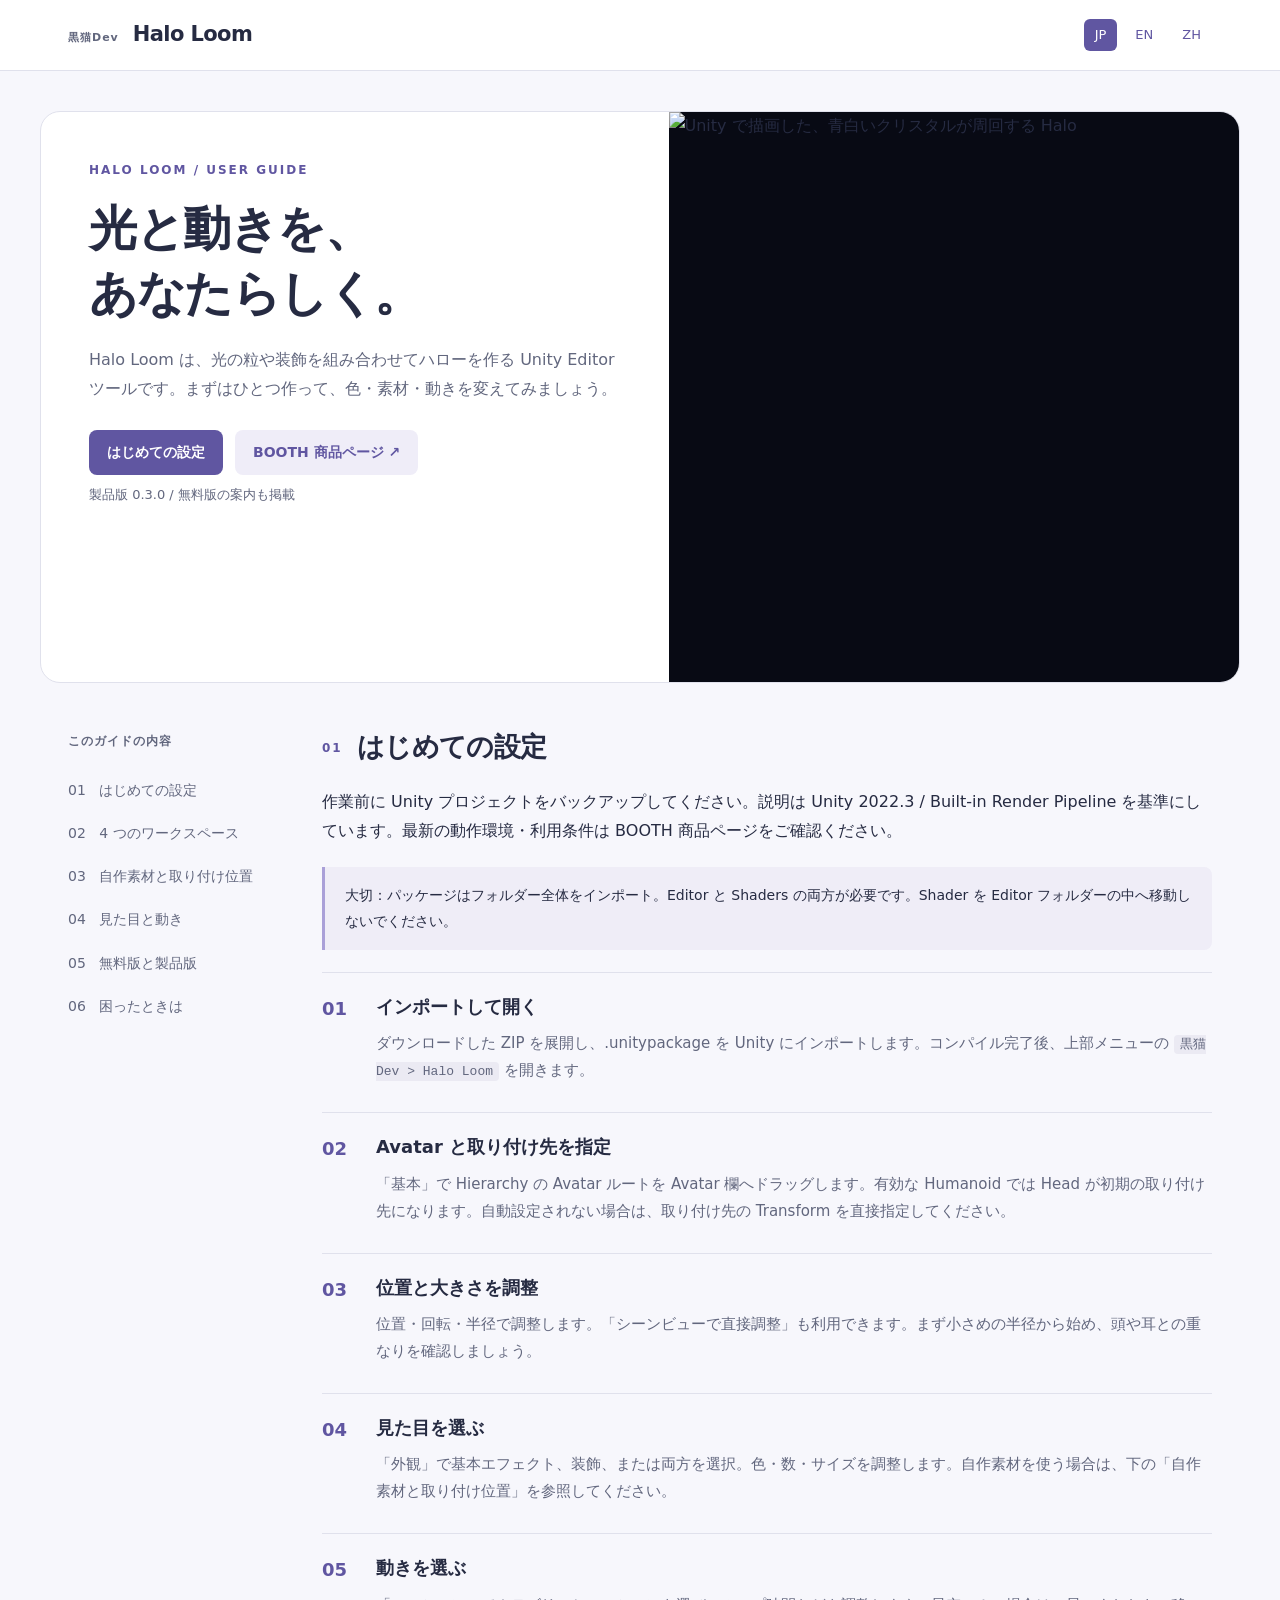
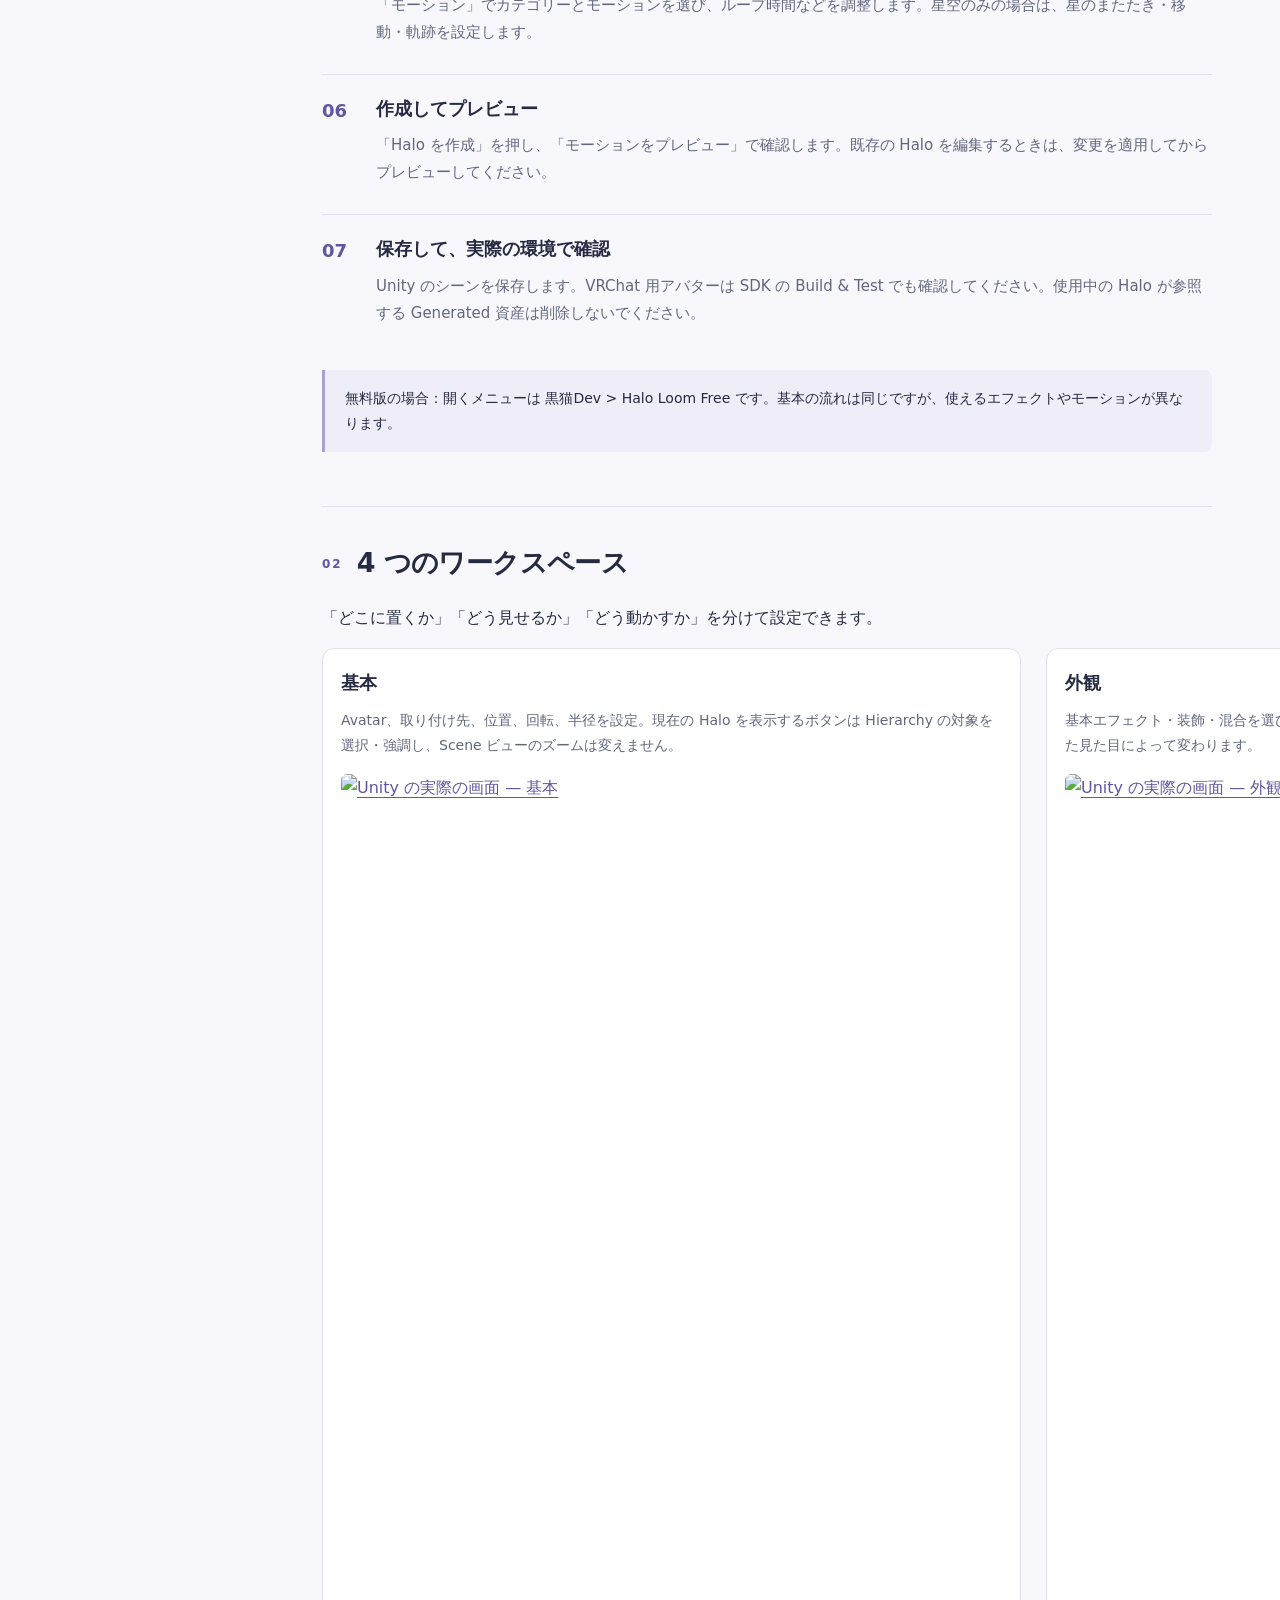
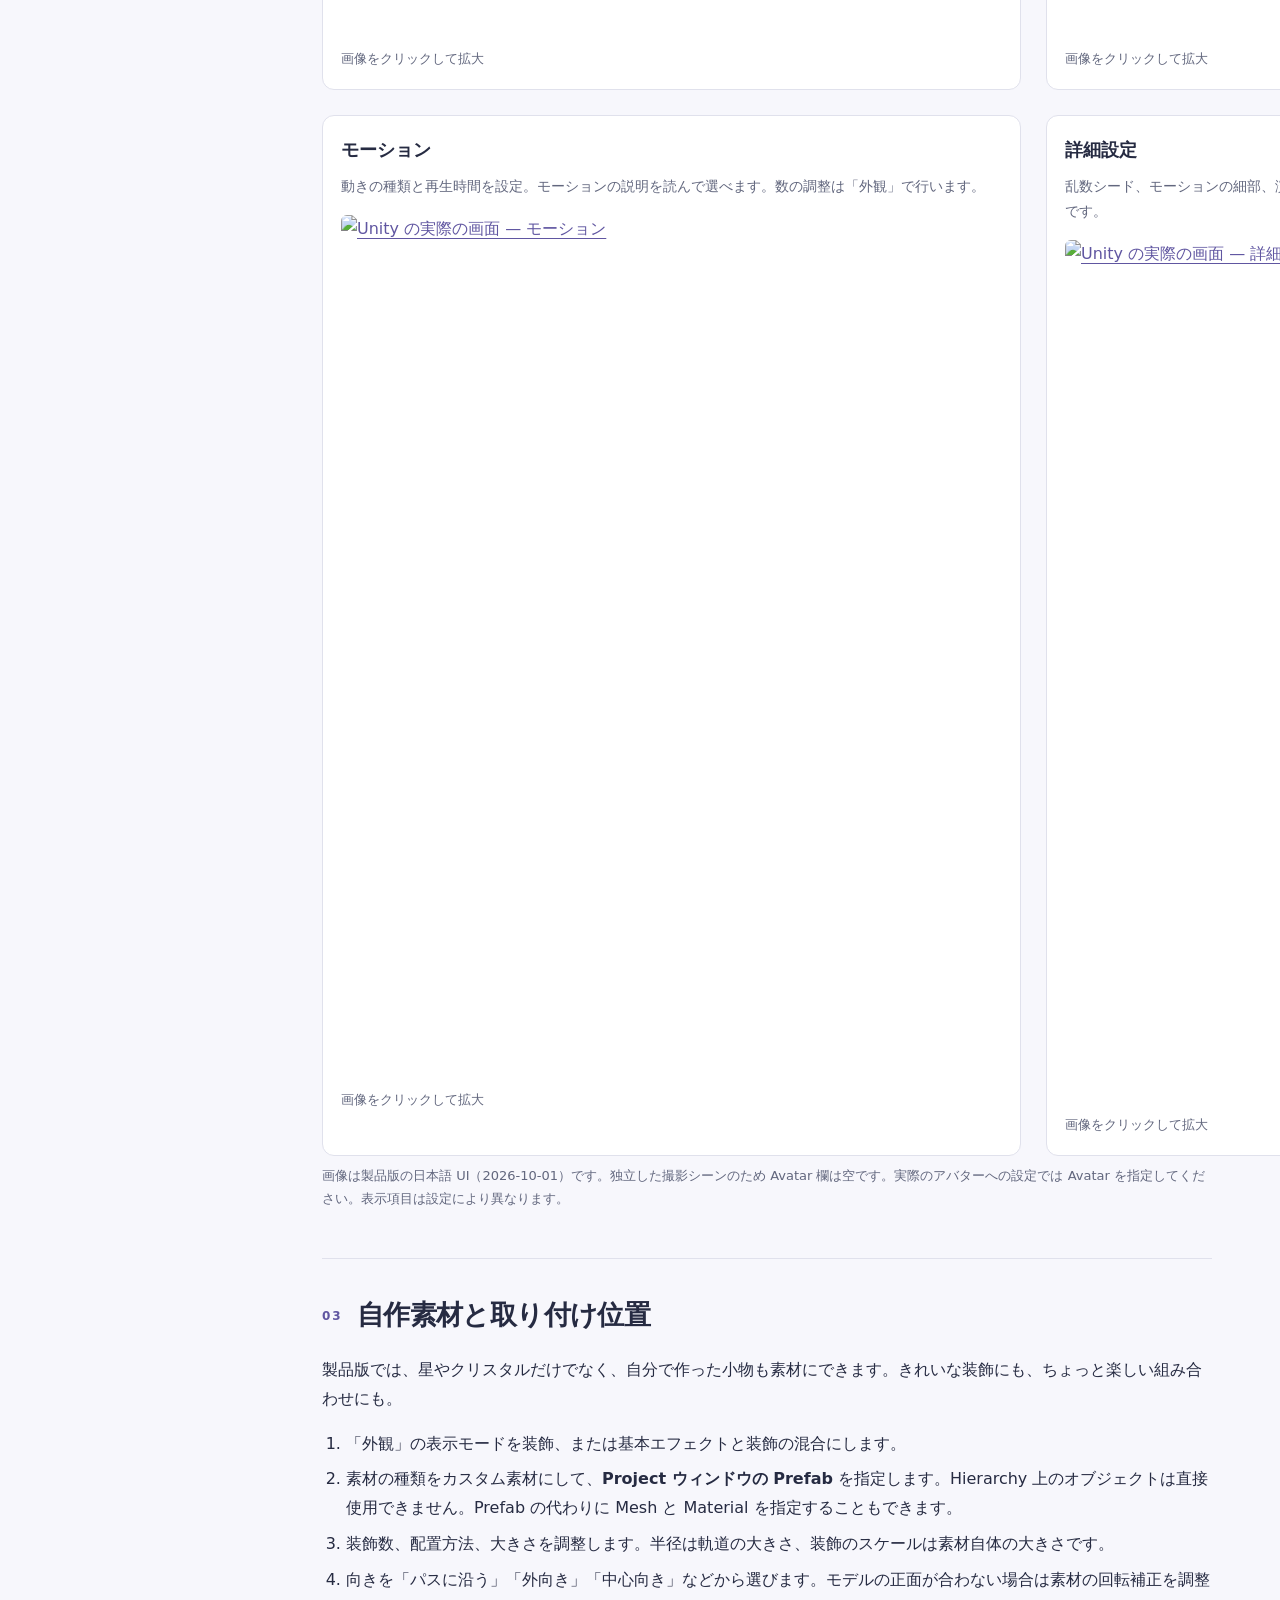
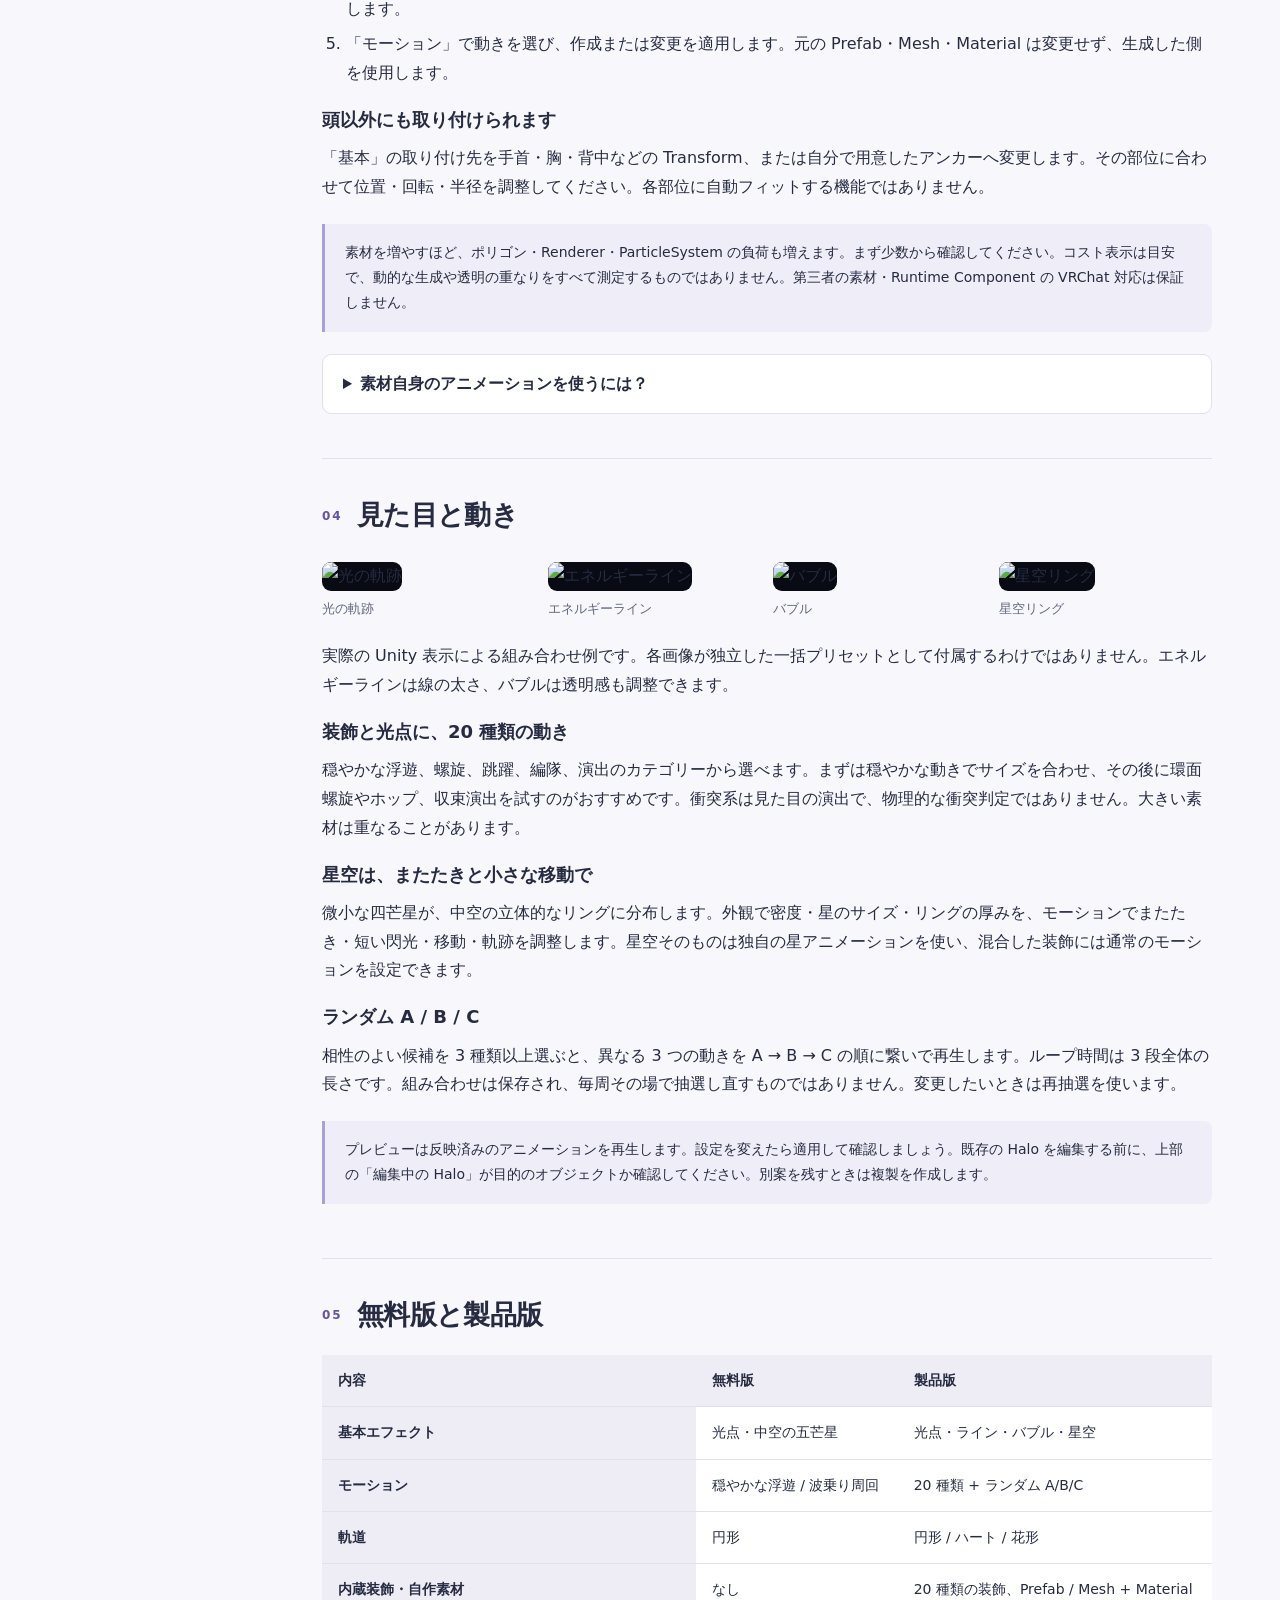
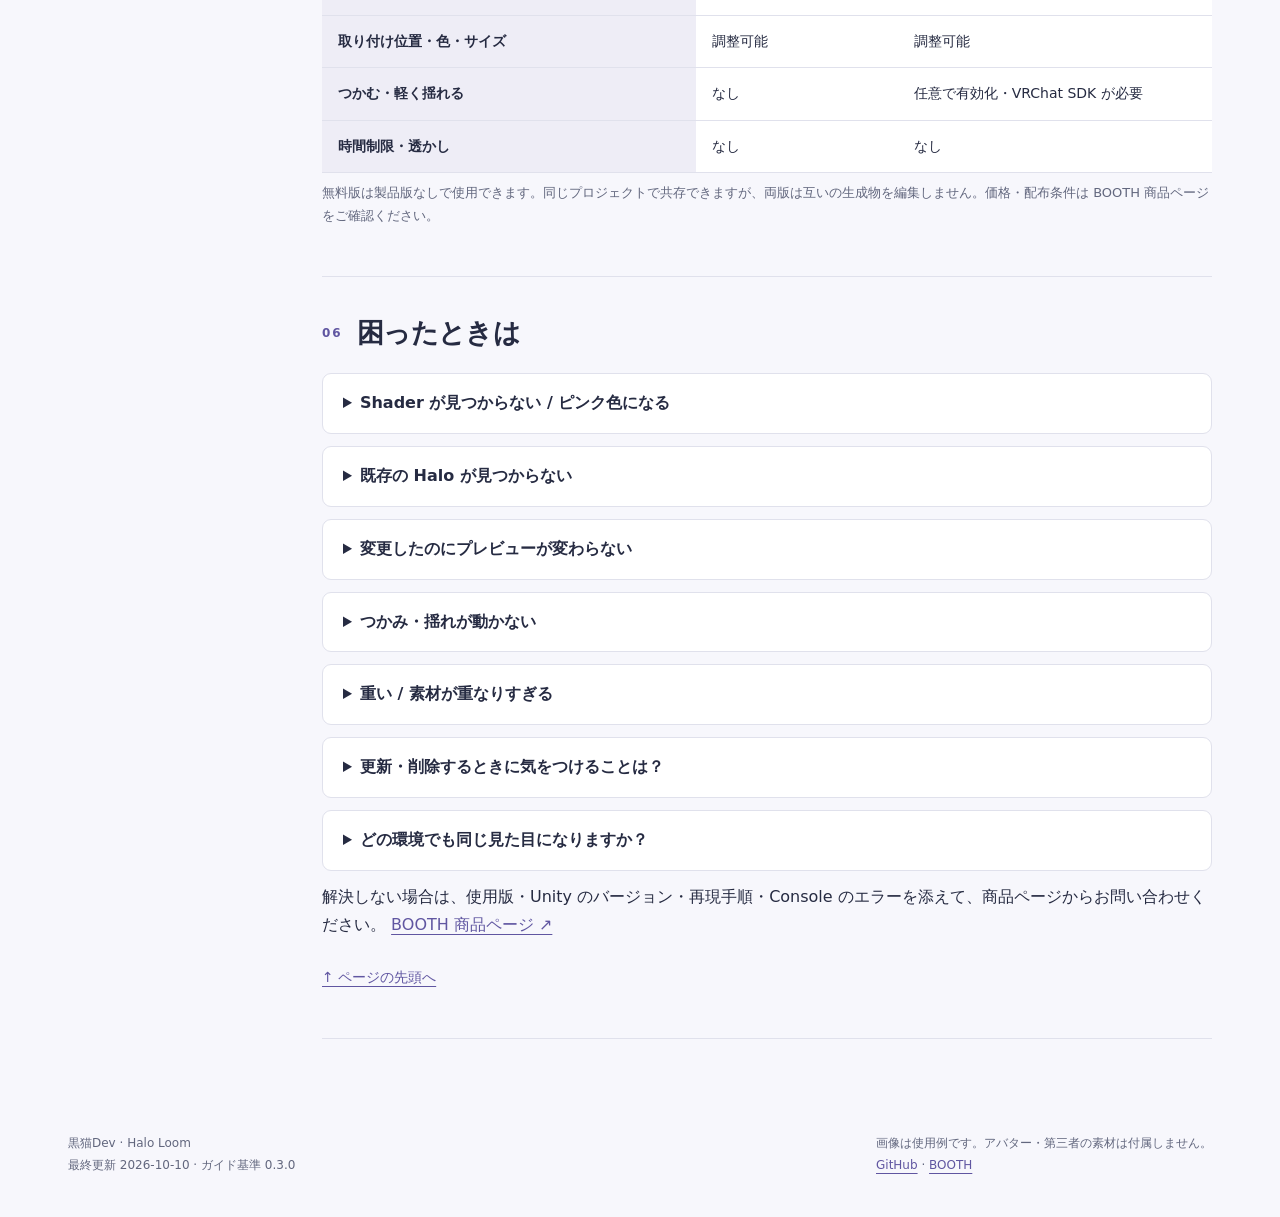
==== index.html @ aea0be54 "Add illustrated JP EN ZH user guide for GitHub Pages" ====
<!doctype html>
<html lang="ja"><head><meta charset="utf-8"><meta name="viewport" content="width=device-width,initial-scale=1"><title>Halo Loom — 使い方ガイド</title><meta name="description" content="Halo Loom は、光の粒や装飾を組み合わせてハローを作る Unity Editor ツールです。まずはひとつ作って、色・素材・動きを変えてみましょう。"><meta name="theme-color" content="#6056a1"><link rel="stylesheet" href="site.css"><link rel="icon" href="favicon.svg" type="image/svg+xml"><link rel="alternate" hreflang="ja" href="index.html"><link rel="alternate" hreflang="en" href="en.html"><link rel="alternate" hreflang="zh-Hant" href="zh.html"></head>
<body id="top"><a class="skip" href="#main">本文へ移動</a><header><div class="top"><a class="brand" href="index.html"><small>黒猫Dev</small>Halo Loom</a><nav class="languages" aria-label="Language"><a href="index.html" lang="ja" aria-current="page">JP</a><a href="en.html" lang="en">EN</a><a href="zh.html" lang="zh-Hant">ZH</a></nav></div></header>
<div class="hero"><div class="hero-copy"><div class="eyebrow">HALO LOOM / USER GUIDE</div><h1>光と動きを、<br>あなたらしく。</h1><p>Halo Loom は、光の粒や装飾を組み合わせてハローを作る Unity Editor ツールです。まずはひとつ作って、色・素材・動きを変えてみましょう。</p><div class="buttons"><a class="button" href="#start">はじめての設定</a><a class="button secondary" href="https://kuronekodev.booth.pm/items/8914197">BOOTH 商品ページ ↗</a></div><p class="muted">製品版 0.3.0 / 無料版の案内も掲載</p></div><img src="assets/05-crystals.png" alt="Unity で描画した、青白いクリスタルが周回する Halo" width="1024" height="1024"></div>
<div class="shell"><aside><nav aria-label="このガイドの内容"><p>このガイドの内容</p><a href="#start">01 &nbsp; はじめての設定</a><a href="#workspace">02 &nbsp; 4 つのワークスペース</a><a href="#custom">03 &nbsp; 自作素材と取り付け位置</a><a href="#motion">04 &nbsp; 見た目と動き</a><a href="#editions">05 &nbsp; 無料版と製品版</a><a href="#faq">06 &nbsp; 困ったときは</a></nav></aside><main id="main">
<section id="start"><h2><span>01</span>はじめての設定</h2><p>作業前に Unity プロジェクトをバックアップしてください。説明は Unity 2022.3 / Built-in Render Pipeline を基準にしています。最新の動作環境・利用条件は BOOTH 商品ページをご確認ください。</p><div class="note">大切：パッケージはフォルダー全体をインポート。Editor と Shaders の両方が必要です。Shader を Editor フォルダーの中へ移動しないでください。</div><ol class="steps"><li><h3>インポートして開く</h3><p>ダウンロードした ZIP を展開し、.unitypackage を Unity にインポートします。コンパイル完了後、上部メニューの <code>黒猫Dev &gt; Halo Loom</code> を開きます。</p></li><li><h3>Avatar と取り付け先を指定</h3><p>「基本」で Hierarchy の Avatar ルートを Avatar 欄へドラッグします。有効な Humanoid では Head が初期の取り付け先になります。自動設定されない場合は、取り付け先の Transform を直接指定してください。</p></li><li><h3>位置と大きさを調整</h3><p>位置・回転・半径で調整します。「シーンビューで直接調整」も利用できます。まず小さめの半径から始め、頭や耳との重なりを確認しましょう。</p></li><li><h3>見た目を選ぶ</h3><p>「外観」で基本エフェクト、装飾、または両方を選択。色・数・サイズを調整します。自作素材を使う場合は、下の「自作素材と取り付け位置」を参照してください。</p></li><li><h3>動きを選ぶ</h3><p>「モーション」でカテゴリーとモーションを選び、ループ時間などを調整します。星空のみの場合は、星のまたたき・移動・軌跡を設定します。</p></li><li><h3>作成してプレビュー</h3><p>「Halo を作成」を押し、「モーションをプレビュー」で確認します。既存の Halo を編集するときは、変更を適用してからプレビューしてください。</p></li><li><h3>保存して、実際の環境で確認</h3><p>Unity のシーンを保存します。VRChat 用アバターは SDK の Build & Test でも確認してください。使用中の Halo が参照する Generated 資産は削除しないでください。</p></li></ol><div class="note">無料版の場合：開くメニューは 黒猫Dev > Halo Loom Free です。基本の流れは同じですが、使えるエフェクトやモーションが異なります。</div></section>
<section id="workspace"><h2><span>02</span>4 つのワークスペース</h2><p>「どこに置くか」「どう見せるか」「どう動かすか」を分けて設定できます。</p><div class="workspace"><figure><h3>基本</h3><p>Avatar、取り付け先、位置、回転、半径を設定。現在の Halo を表示するボタンは Hierarchy の対象を選択・強調し、Scene ビューのズームは変えません。</p><a href="assets/01-basic-JP.png"><img loading="lazy" src="assets/01-basic-JP.png" alt="Unity の実際の画面 — 基本" width="661" height="865"></a><figcaption>画像をクリックして拡大</figcaption></figure><figure><h3>外観</h3><p>基本エフェクト・装飾・混合を選び、色、素材、数、大きさ、透明感や軌跡を調整。使える項目は選択した見た目によって変わります。</p><a href="assets/02-appearance-JP.png"><img loading="lazy" src="assets/02-appearance-JP.png" alt="Unity の実際の画面 — 外観" width="661" height="865"></a><figcaption>画像をクリックして拡大</figcaption></figure><figure><h3>モーション</h3><p>動きの種類と再生時間を設定。モーションの説明を読んで選べます。数の調整は「外観」で行います。</p><a href="assets/03-motion-JP.png"><img loading="lazy" src="assets/03-motion-JP.png" alt="Unity の実際の画面 — モーション" width="661" height="865"></a><figcaption>画像をクリックして拡大</figcaption></figure><figure><h3>詳細設定</h3><p>乱数シード、モーションの細部、演出時間、マテリアルやベイク品質など。最初は初期値のままで大丈夫です。</p><a href="assets/04-advanced-JP.png"><img loading="lazy" src="assets/04-advanced-JP.png" alt="Unity の実際の画面 — 詳細設定" width="661" height="865"></a><figcaption>画像をクリックして拡大</figcaption></figure></div><p class="muted">画像は製品版の日本語 UI（2026-10-01）です。独立した撮影シーンのため Avatar 欄は空です。実際のアバターへの設定では Avatar を指定してください。表示項目は設定により異なります。</p></section>
<section id="custom"><h2><span>03</span>自作素材と取り付け位置</h2><p>製品版では、星やクリスタルだけでなく、自分で作った小物も素材にできます。きれいな装飾にも、ちょっと楽しい組み合わせにも。</p><ol><li>「外観」の表示モードを装飾、または基本エフェクトと装飾の混合にします。</li><li>素材の種類をカスタム素材にして、<strong>Project ウィンドウの Prefab</strong> を指定します。Hierarchy 上のオブジェクトは直接使用できません。Prefab の代わりに Mesh と Material を指定することもできます。</li><li>装飾数、配置方法、大きさを調整します。半径は軌道の大きさ、装飾のスケールは素材自体の大きさです。</li><li>向きを「パスに沿う」「外向き」「中心向き」などから選びます。モデルの正面が合わない場合は素材の回転補正を調整します。</li><li>「モーション」で動きを選び、作成または変更を適用します。元の Prefab・Mesh・Material は変更せず、生成した側を使用します。</li></ol><h3>頭以外にも取り付けられます</h3><p>「基本」の取り付け先を手首・胸・背中などの Transform、または自分で用意したアンカーへ変更します。その部位に合わせて位置・回転・半径を調整してください。各部位に自動フィットする機能ではありません。</p><div class="note">素材を増やすほど、ポリゴン・Renderer・ParticleSystem の負荷も増えます。まず少数から確認してください。コスト表示は目安で、動的な生成や透明の重なりをすべて測定するものではありません。第三者の素材・Runtime Component の VRChat 対応は保証しません。</div><details><summary>素材自身のアニメーションを使うには？</summary><p>任意の Generic AnimationClip を「素材自身のアニメーション」に指定できます。素材をルートにした曲線が対象で、Halo の周回とは別に動かせます。Humanoid Clip、Animation Events、合わないバインディングには対応しません。Prefab に既存の Animator Controller / Animation がある場合は追加 Clip を指定せず元の構成を保つか、Controller のない素材を用意してください。第三者 Animator の Editor プレビューは保証対象外です。</p></details></section>
<section id="motion"><h2><span>04</span>見た目と動き</h2><div class="gallery"><figure><img loading="lazy" src="assets/02-light-trails.png" alt="光の軌跡" width="1024" height="1024"><figcaption>光の軌跡</figcaption></figure><figure><img loading="lazy" src="assets/04-energy-lines.png" alt="エネルギーライン" width="1024" height="1024"><figcaption>エネルギーライン</figcaption></figure><figure><img loading="lazy" src="assets/03-bubbles.png" alt="バブル" width="1024" height="1024"><figcaption>バブル</figcaption></figure><figure><img loading="lazy" src="assets/01-starfield.png" alt="星空リング" width="1024" height="1024"><figcaption>星空リング</figcaption></figure></div><p>実際の Unity 表示による組み合わせ例です。各画像が独立した一括プリセットとして付属するわけではありません。エネルギーラインは線の太さ、バブルは透明感も調整できます。</p><h3>装飾と光点に、20 種類の動き</h3><p>穏やかな浮遊、螺旋、跳躍、編隊、演出のカテゴリーから選べます。まずは穏やかな動きでサイズを合わせ、その後に環面螺旋やホップ、収束演出を試すのがおすすめです。衝突系は見た目の演出で、物理的な衝突判定ではありません。大きい素材は重なることがあります。</p><h3>星空は、またたきと小さな移動で</h3><p>微小な四芒星が、中空の立体的なリングに分布します。外観で密度・星のサイズ・リングの厚みを、モーションでまたたき・短い閃光・移動・軌跡を調整します。星空そのものは独自の星アニメーションを使い、混合した装飾には通常のモーションを設定できます。</p><h3>ランダム A / B / C</h3><p>相性のよい候補を 3 種類以上選ぶと、異なる 3 つの動きを A → B → C の順に繋いで再生します。ループ時間は 3 段全体の長さです。組み合わせは保存され、毎周その場で抽選し直すものではありません。変更したいときは再抽選を使います。</p><div class="note">プレビューは反映済みのアニメーションを再生します。設定を変えたら適用して確認しましょう。既存の Halo を編集する前に、上部の「編集中の Halo」が目的のオブジェクトか確認してください。別案を残すときは複製を作成します。</div></section>
<section id="editions"><h2><span>05</span>無料版と製品版</h2><div class="table-wrap"><table><thead><tr><th scope="col">内容</th><th scope="col">無料版</th><th scope="col">製品版</th></tr></thead><tbody><tr><th scope="row">基本エフェクト</th><td>光点・中空の五芒星</td><td>光点・ライン・バブル・星空</td></tr><tr><th scope="row">モーション</th><td>穏やかな浮遊 / 波乗り周回</td><td>20 種類 + ランダム A/B/C</td></tr><tr><th scope="row">軌道</th><td>円形</td><td>円形 / ハート / 花形</td></tr><tr><th scope="row">内蔵装飾・自作素材</th><td>なし</td><td>20 種類の装飾、Prefab / Mesh + Material</td></tr><tr><th scope="row">取り付け位置・色・サイズ</th><td>調整可能</td><td>調整可能</td></tr><tr><th scope="row">つかむ・軽く揺れる</th><td>なし</td><td>任意で有効化・VRChat SDK が必要</td></tr><tr><th scope="row">時間制限・透かし</th><td>なし</td><td>なし</td></tr></tbody></table></div><p class="muted">無料版は製品版なしで使用できます。同じプロジェクトで共存できますが、両版は互いの生成物を編集しません。価格・配布条件は BOOTH 商品ページをご確認ください。</p></section>
<section id="faq"><h2><span>06</span>困ったときは</h2><details><summary>Shader が見つからない / ピンク色になる</summary><p>パッケージに Editor と Shaders の両方が入っているか確認し、完全なパッケージを再インポートしてください。製品版の場所は Assets/黒猫Dev/HaloMaker、無料版は Assets/黒猫Dev/HaloLoomFree です。Shader は Editor の外に置きます。改善しない場合は Console の Shader エラーと使用環境を添えてご連絡ください。</p></details><details><summary>既存の Halo が見つからない</summary><p>Hierarchy で目的の Halo 本体を選択し、ウィンドウ上部の編集対象を確認してください。複数ある場合は個別に選びます。見つからないまま新規作成すると重複するため、先に選択と Avatar の指定を確認しましょう。旧形式が読み取り専用の場合、既存物は残したまま新しい Halo を設定します。</p></details><details><summary>変更したのにプレビューが変わらない</summary><p>変更を適用してからプレビューしてください。即時反映をオフにしている場合、欄を変えるだけでは生成物は更新されません。編集中の対象も確認してください。</p></details><details><summary>つかみ・揺れが動かない</summary><p>製品版の「基本」で有効にして適用します。VRChat SDK が必要で、通常のアニメーションプレビューは PhysBone のつかみを再現しません。VRChat 内で設定とインタラクション権限をご確認ください。リング全体を動かす機能で、輪を柔らかく変形させるものではありません。</p></details><details><summary>重い / 素材が重なりすぎる</summary><p>まず装飾数・星の密度を下げ、軽い素材で確認します。自作 Prefab 内のパーティクルや複数の Renderer、透明の重なりにも注意してください。負荷警告は FPS の保証や完全な性能診断ではありません。</p></details><details><summary>更新・削除するときに気をつけることは？</summary><p>更新前にプロジェクトをバックアップしてください。使用中の Halo が依存する Generated の Controller と子資産は残します。関連が不明な生成資産をまとめて削除しないでください。元の素材は別途保管してください。</p></details><details><summary>どの環境でも同じ見た目になりますか？</summary><p>画像は Unity Editor / Built-in / DX11 での表示です。ワールドの明るさ、カメラ、透明の重なりなどで見え方は変わります。Quest・モバイル・URP などすべての環境への対応を意味しません。対象アバターと実際の利用環境で確認してください。</p></details><p>解決しない場合は、使用版・Unity のバージョン・再現手順・Console のエラーを添えて、商品ページからお問い合わせください。 <a href="https://kuronekodev.booth.pm/items/8914197">BOOTH 商品ページ ↗</a></p><p class="back"><a href="#top">↑ ページの先頭へ</a></p></section>
</main></div><footer class="footer"><p>黒猫Dev · Halo Loom<br>最終更新 2026-10-10 · ガイド基準 0.3.0</p><p>画像は使用例です。アバター・第三者の素材は付属しません。<br><a href="https://github.com/kuroneko11375/halo-loom-guide">GitHub</a> · <a href="https://kuronekodev.booth.pm/items/8914197">BOOTH</a></p></footer></body></html>
---- site.css ----
:root{color-scheme:light;--ink:#262b42;--muted:#62677e;--accent:#6056a1;--line:#e0e1ec;--paper:#f7f7fc;--white:#fff}*{box-sizing:border-box}html{scroll-behavior:smooth;scroll-padding-top:100px}body{margin:0;background:var(--paper);color:var(--ink);font:16px/1.8 system-ui,-apple-system,"Segoe UI","Noto Sans",sans-serif}a{color:var(--accent);text-underline-offset:4px}a:hover{text-decoration-thickness:2px}a:focus-visible,summary:focus-visible{outline:3px solid #7d65d0;outline-offset:5px}header{position:sticky;top:0;z-index:10;background:#fffffff5;border-bottom:1px solid var(--line)}.top{max-width:1200px;margin:auto;padding:16px 28px;display:flex;align-items:center;justify-content:space-between;gap:16px}.brand{color:var(--ink);text-decoration:none;font-size:21px;font-weight:750;letter-spacing:-.6px}.brand small{font-size:11px;letter-spacing:1px;margin-right:14px;color:var(--muted)}.languages{display:flex;gap:7px}.languages a{padding:4px 11px;border-radius:6px;text-decoration:none;font-size:13px}.languages a[aria-current]{background:var(--accent);color:#fff}.skip{position:absolute;left:10px;top:-100px}.skip:focus{top:10px;background:white;padding:10px;z-index:20}.hero{max-width:1200px;margin:40px auto;display:grid;grid-template-columns:1.1fr 1fr;border:1px solid var(--line);border-radius:20px;background:white;overflow:hidden}.hero-copy{padding:48px}.eyebrow{font-size:12px;letter-spacing:2px;color:var(--accent);font-weight:700}.hero h1{font-size:clamp(30px,4vw,48px);line-height:1.35;letter-spacing:-1.5px;margin:15px 0 20px}.hero p{color:var(--muted);max-width:36em}.hero img{width:100%;height:100%;min-height:330px;object-fit:cover;background:#080a14}.buttons{display:flex;gap:12px;flex-wrap:wrap;margin-top:26px}.button{padding:10px 18px;background:var(--accent);color:#fff;text-decoration:none;border-radius:8px;font-weight:650;font-size:14px}.button.secondary{background:#efedf8;color:var(--accent)}.shell{display:grid;grid-template-columns:210px minmax(0,1fr);gap:44px;max-width:1200px;margin:0 auto;padding:0 28px 70px}aside nav{position:sticky;top:100px}aside p{font-size:12px;letter-spacing:1px;color:var(--muted);font-weight:700}aside a{display:block;padding:9px 0;color:var(--muted);text-decoration:none;font-size:14px}aside a:hover{color:var(--accent)}main{min-width:0}section{padding:32px 0;border-bottom:1px solid var(--line)}section:first-child{padding-top:0}h2{font-size:27px;letter-spacing:-.6px;margin:0 0 16px}h2 span{font-size:12px;color:var(--accent);vertical-align:middle;letter-spacing:2px;margin-right:14px}h3{font-size:18px;margin:0 0 7px}p{margin:8px 0 16px}.muted,figcaption{color:var(--muted);font-size:13px}.note{padding:16px 20px;border-left:3px solid #aaa0d8;background:#efedf7;border-radius:0 8px 8px 0;font-size:14px;margin:22px 0}.steps{list-style:none;padding:0;counter-reset:steps}.steps li{position:relative;padding:18px 0 18px 54px;border-top:1px solid var(--line);counter-increment:steps}.steps li:before{content:counter(steps,decimal-leading-zero);position:absolute;left:0;top:20px;color:var(--accent);font-weight:700;font-size:18px}.steps p{margin:3px 0;color:var(--muted);font-size:15px}.workspace{display:grid;grid-template-columns:1fr 1fr;gap:25px}.workspace figure{margin:0;padding:18px;background:white;border:1px solid var(--line);border-radius:12px}.workspace img{width:100%;display:block;border-radius:6px;margin-top:16px}.workspace figcaption{margin-top:8px}.workspace p{font-size:14px;color:var(--muted)}.gallery{display:grid;grid-template-columns:repeat(4,1fr);gap:12px;margin:22px 0}.gallery figure{margin:0}.gallery img{width:100%;border-radius:9px;background:#080a14;aspect-ratio:1;object-fit:cover}.gallery figcaption{margin-top:6px}.table-wrap{overflow:auto}table{border-collapse:collapse;width:100%;font-size:14px;background:white}th,td{padding:13px 16px;border-bottom:1px solid var(--line);text-align:left}th{background:#eeedf6;font-weight:700}thead th:first-child{width:42%}code{font:13px/1.8 ui-monospace,monospace;background:#ebeaf3;padding:2px 6px;border-radius:4px;overflow-wrap:anywhere}ul,ol{padding-left:24px}li{margin:7px 0}details{background:white;border:1px solid var(--line);border-radius:9px;margin:12px 0;padding:15px 20px}summary{cursor:pointer;font-weight:650}details p{color:var(--muted);margin:12px 0 3px;font-size:14px}.footer{max-width:1200px;margin:auto;padding:24px 28px 40px;display:flex;justify-content:space-between;gap:20px;font-size:12px;color:var(--muted)}.footer p{margin:0}.back{margin-top:25px;font-size:14px}@media(max-width:900px){.hero{margin:24px}.hero-copy{padding:30px}.shell{grid-template-columns:1fr;gap:22px}aside nav{position:static;display:flex;gap:6px 18px;flex-wrap:wrap;padding-bottom:20px;border-bottom:1px solid var(--line)}aside p{width:100%;margin:0}aside a{padding:0}.hero h1{font-size:34px}}@media(max-width:600px){.top{padding:13px 18px}.brand small{display:none}.brand{font-size:20px}.hero{margin:18px;grid-template-columns:1fr}.hero-copy{padding:25px}.hero h1{font-size:32px}.hero img{height:210px;min-height:0;object-fit:contain}.shell{padding:0 20px 35px}.workspace{grid-template-columns:1fr}.gallery{grid-template-columns:repeat(2,1fr)}h2{font-size:24px}.footer{flex-direction:column;padding:20px}th,td{padding:11px 10px;min-width:95px}.languages a{padding:4px 8px}}@media(prefers-reduced-motion:reduce){html{scroll-behavior:auto}}@media print{header{position:static}aside,.buttons,.back{display:none}.shell{display:block}.hero{margin:0;border:0}.hero img{max-height:220px}.workspace figure,details{break-inside:avoid}details>*{display:block}a{color:inherit}.footer{display:block}}
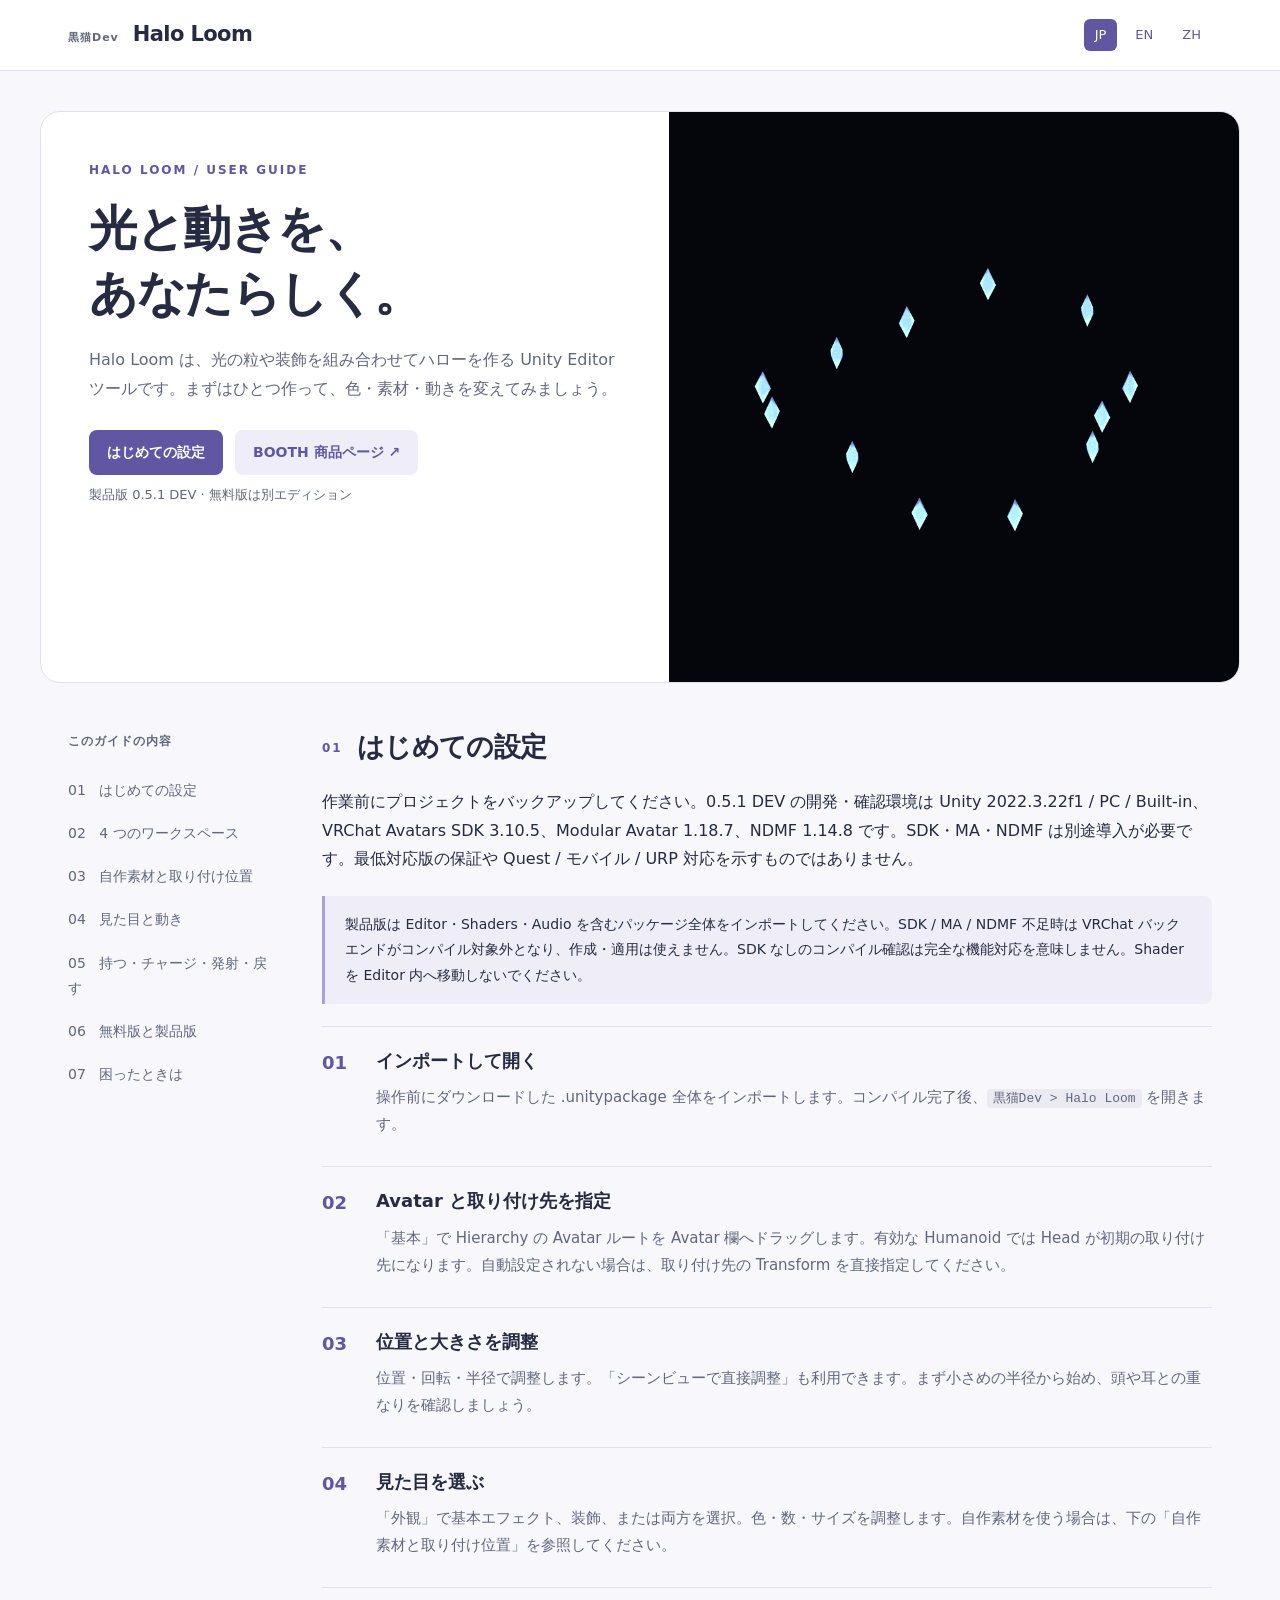
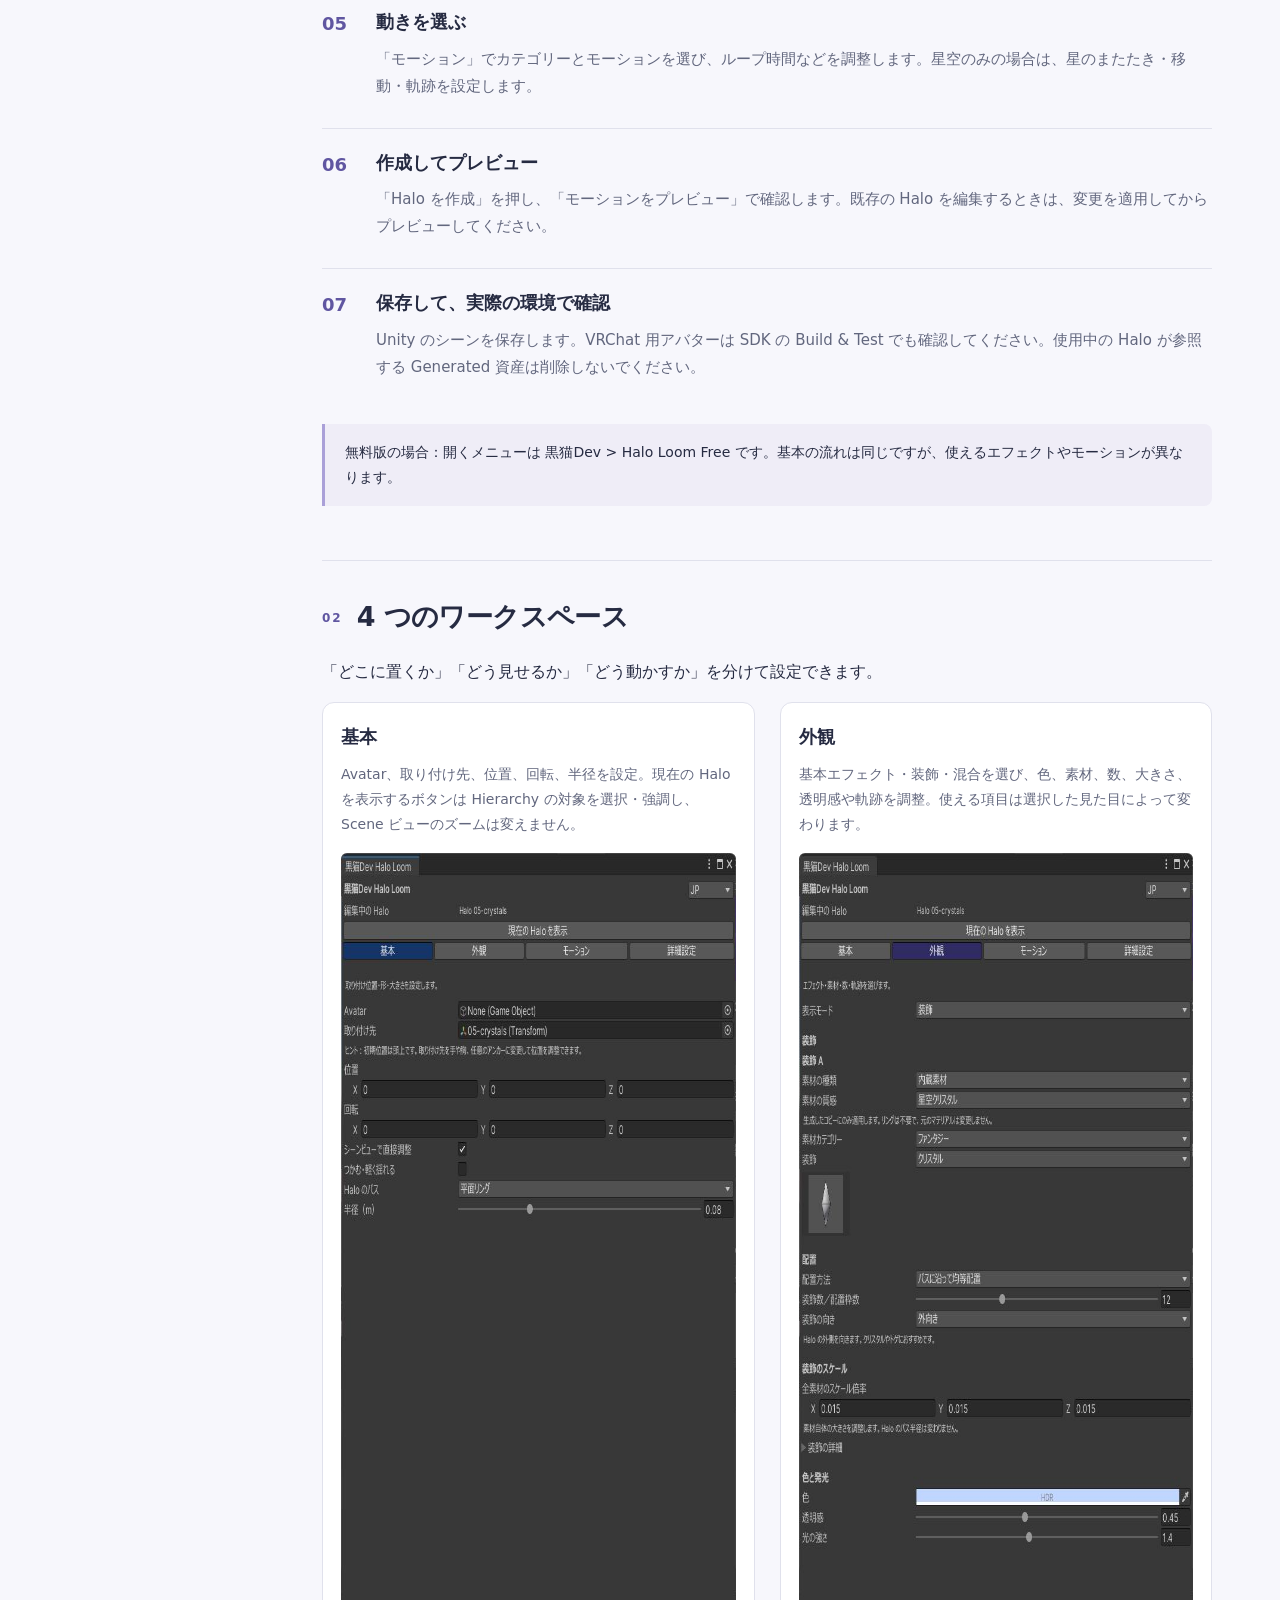
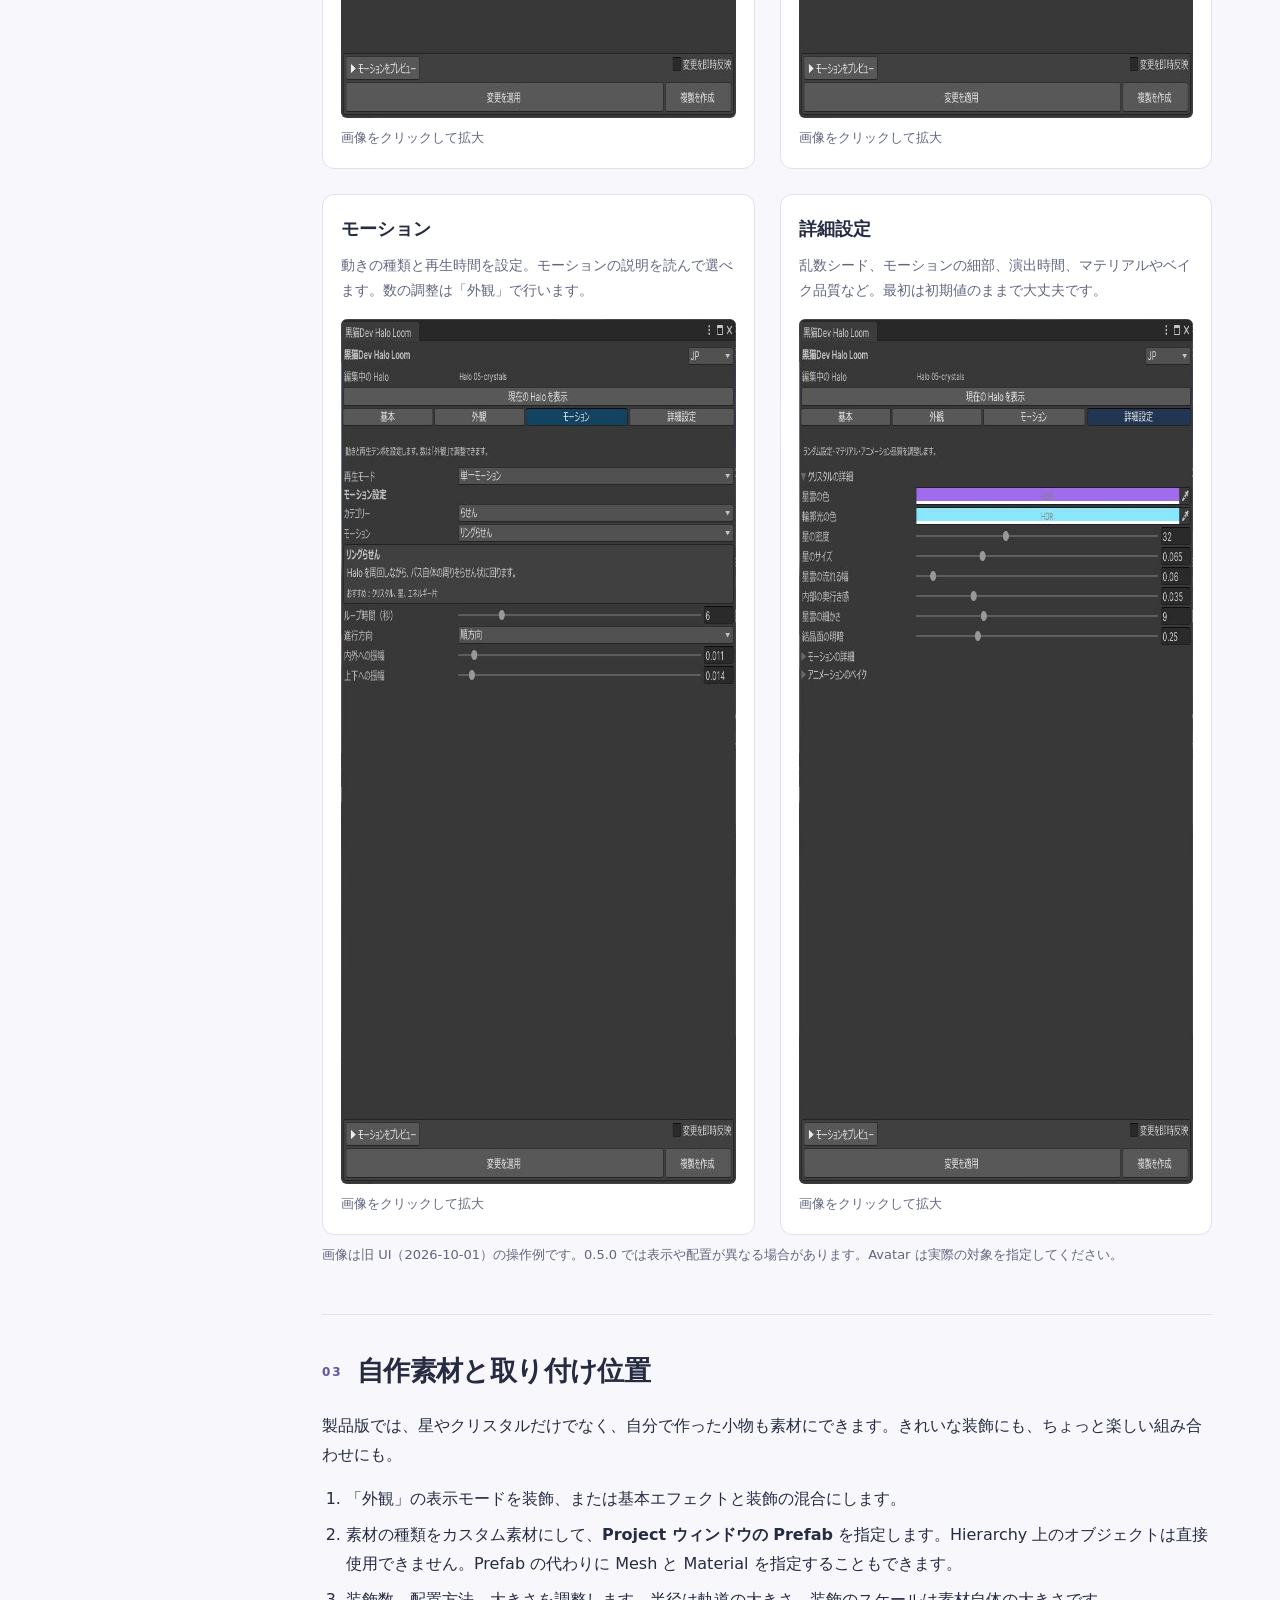
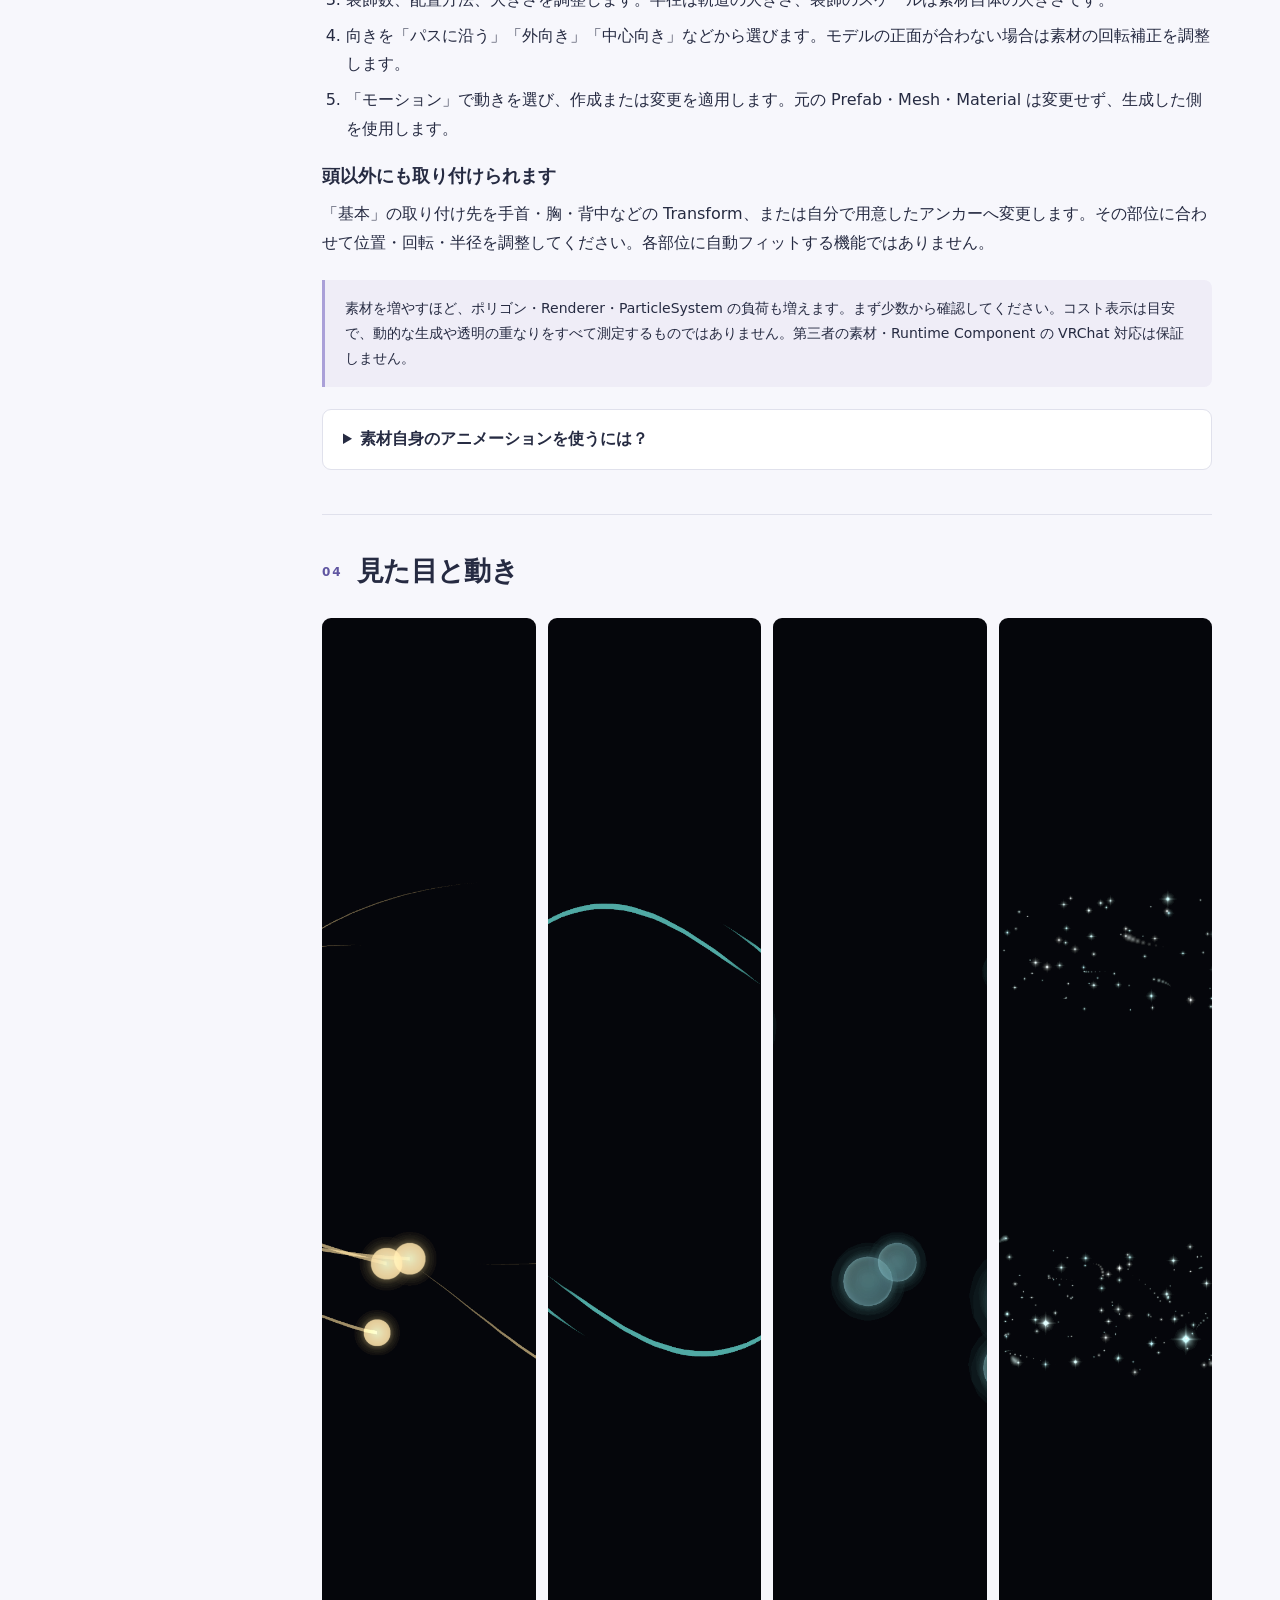
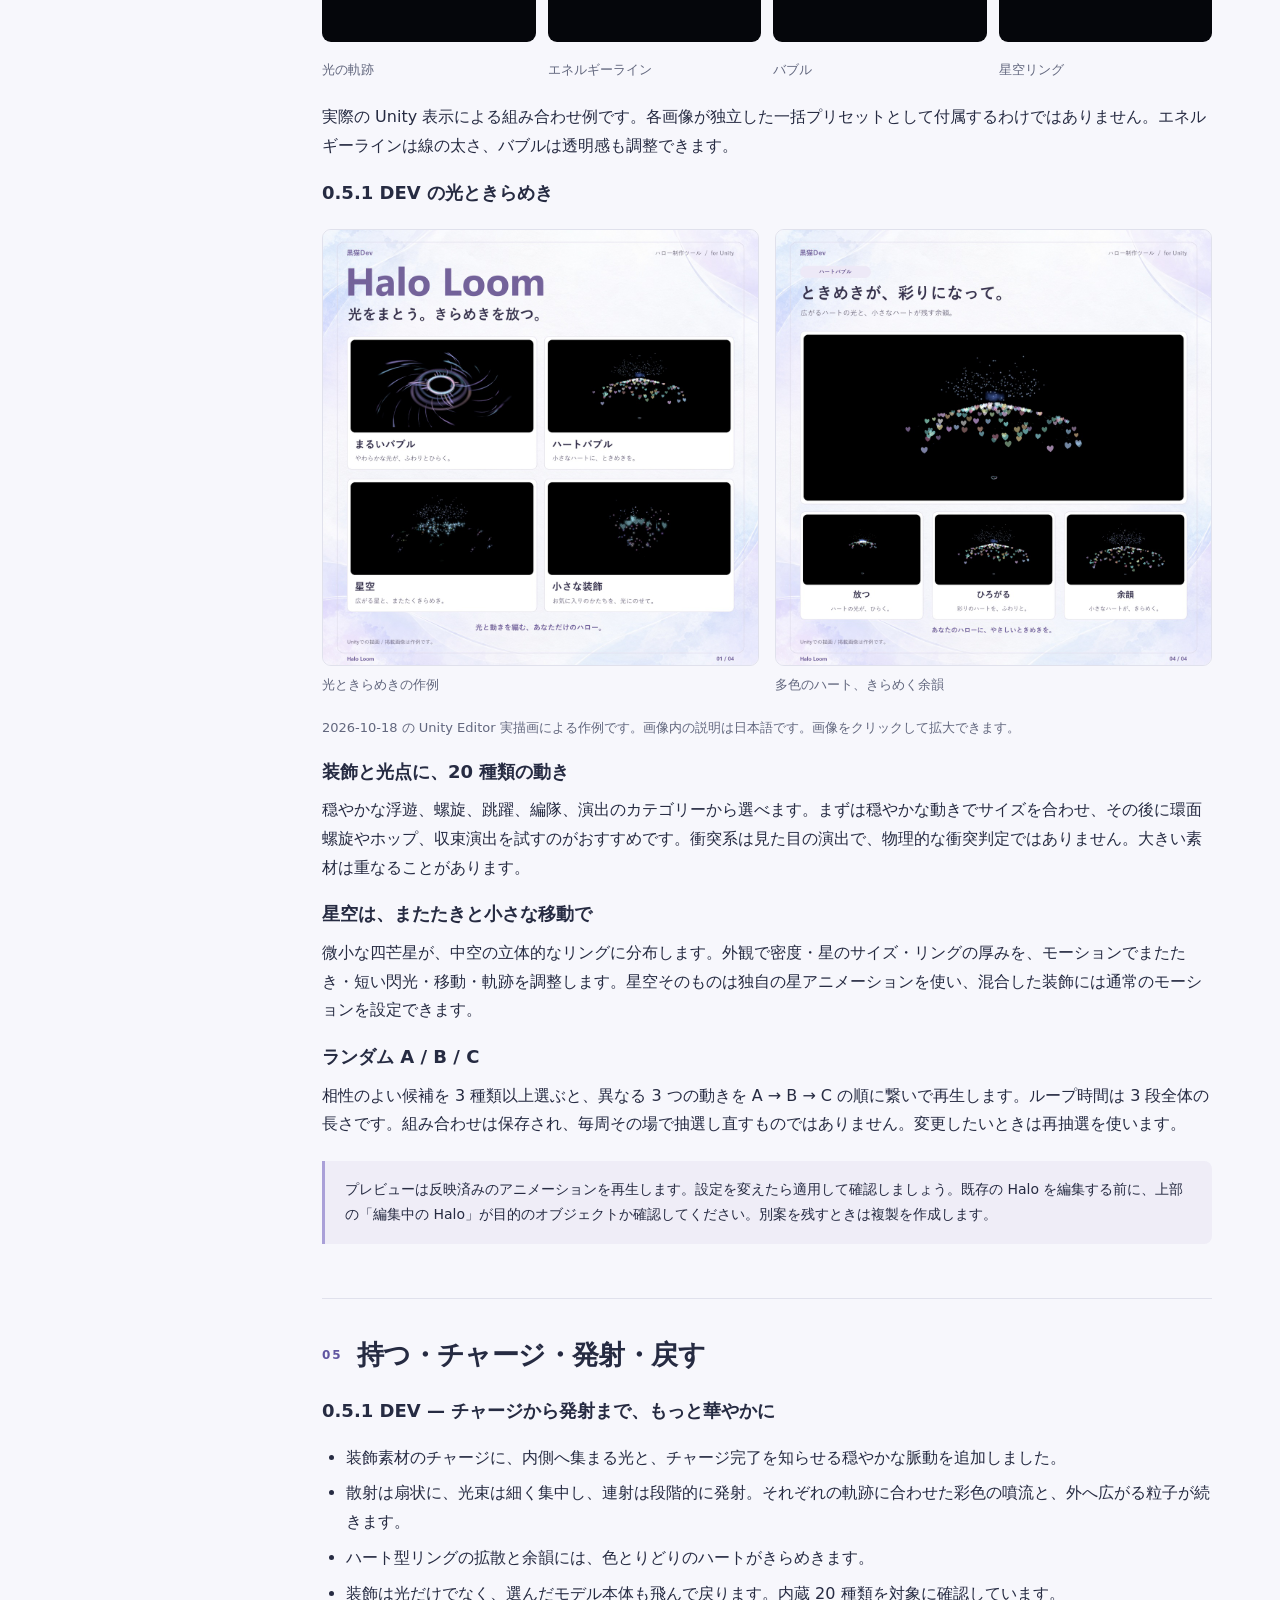
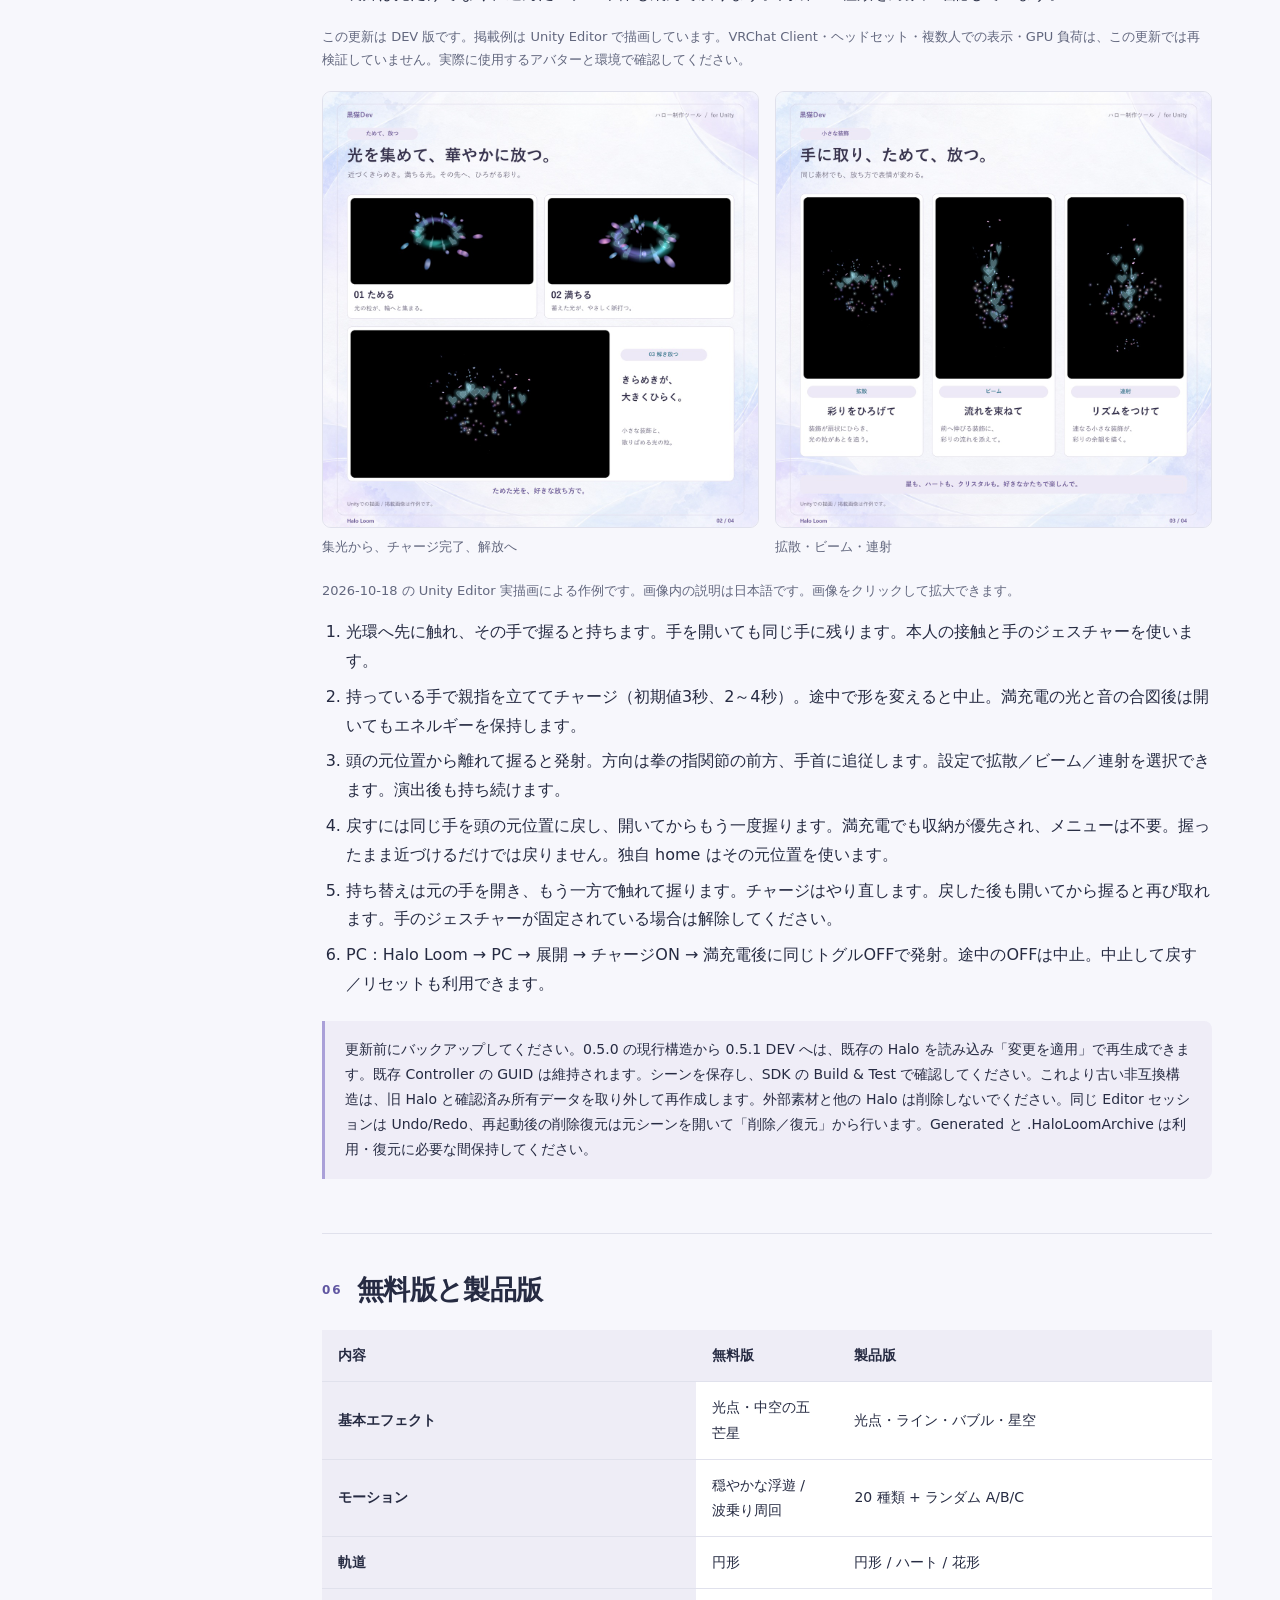
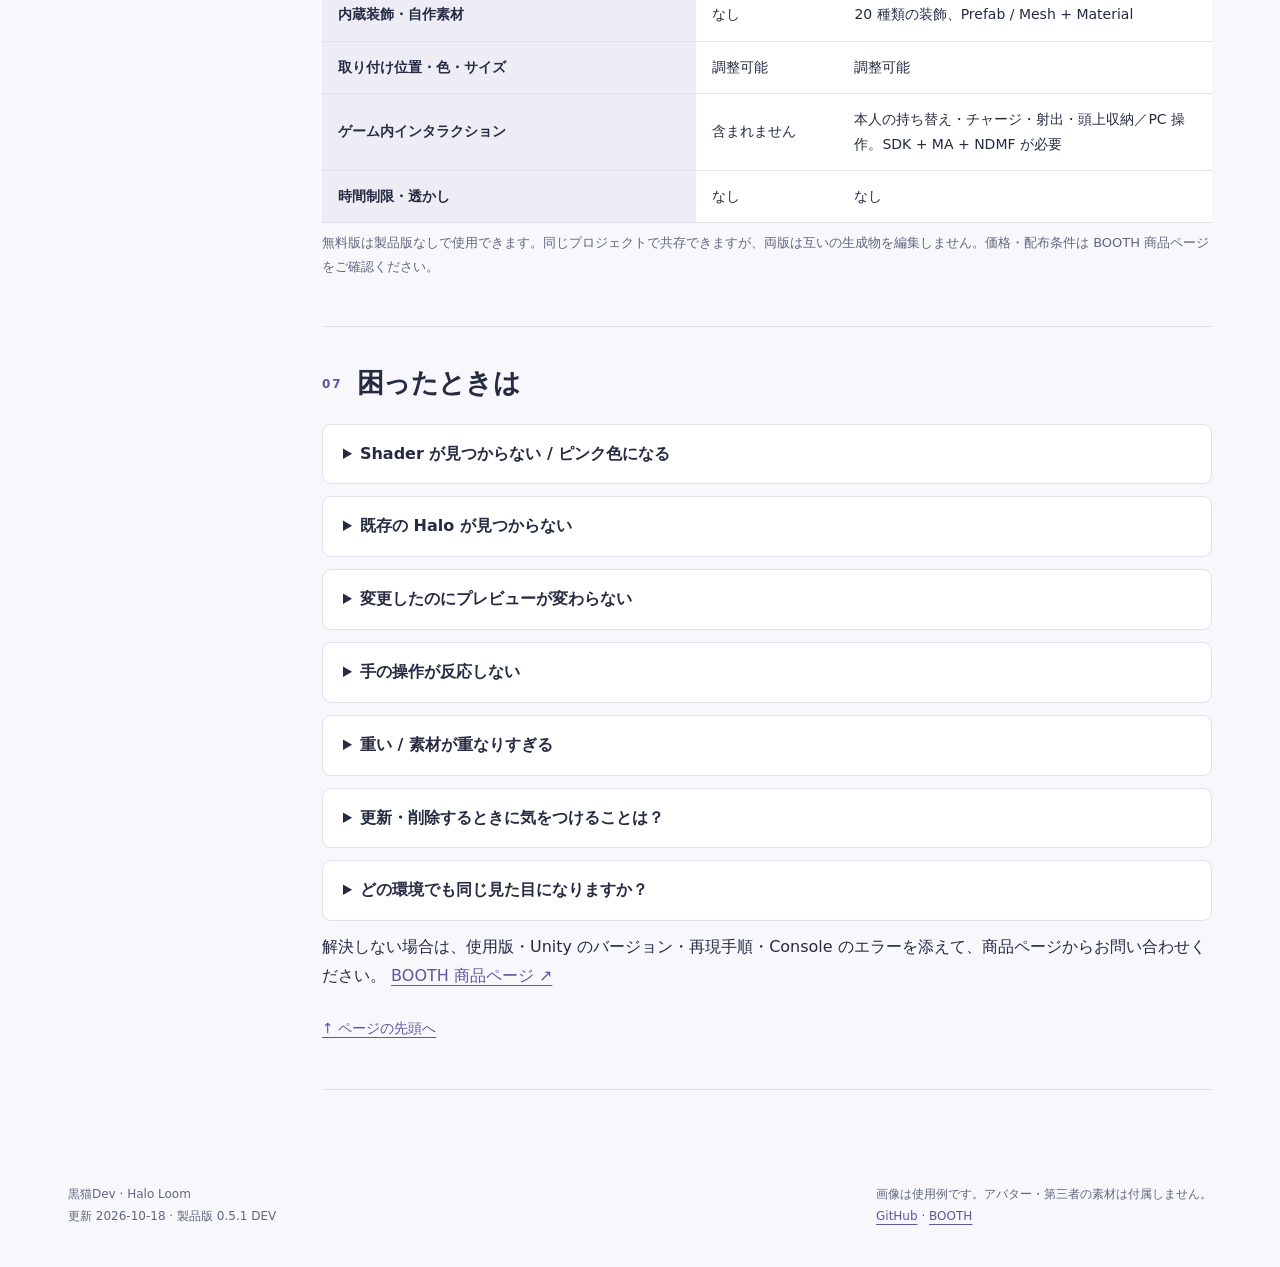
==== commit 2afaea84: "docs: update Halo Loom 0.5.1 DEV guide and Unity previews" ====
--- a/index.html
+++ b/index.html
@@ -1,12 +1,13 @@
 <!doctype html>
 <html lang="ja"><head><meta charset="utf-8"><meta name="viewport" content="width=device-width,initial-scale=1"><title>Halo Loom — 使い方ガイド</title><meta name="description" content="Halo Loom は、光の粒や装飾を組み合わせてハローを作る Unity Editor ツールです。まずはひとつ作って、色・素材・動きを変えてみましょう。"><meta name="theme-color" content="#6056a1"><link rel="stylesheet" href="site.css"><link rel="icon" href="favicon.svg" type="image/svg+xml"><link rel="alternate" hreflang="ja" href="index.html"><link rel="alternate" hreflang="en" href="en.html"><link rel="alternate" hreflang="zh-Hant" href="zh.html"></head>
 <body id="top"><a class="skip" href="#main">本文へ移動</a><header><div class="top"><a class="brand" href="index.html"><small>黒猫Dev</small>Halo Loom</a><nav class="languages" aria-label="Language"><a href="index.html" lang="ja" aria-current="page">JP</a><a href="en.html" lang="en">EN</a><a href="zh.html" lang="zh-Hant">ZH</a></nav></div></header>
-<div class="hero"><div class="hero-copy"><div class="eyebrow">HALO LOOM / USER GUIDE</div><h1>光と動きを、<br>あなたらしく。</h1><p>Halo Loom は、光の粒や装飾を組み合わせてハローを作る Unity Editor ツールです。まずはひとつ作って、色・素材・動きを変えてみましょう。</p><div class="buttons"><a class="button" href="#start">はじめての設定</a><a class="button secondary" href="https://kuronekodev.booth.pm/items/8914197">BOOTH 商品ページ ↗</a></div><p class="muted">製品版 0.3.0 / 無料版の案内も掲載</p></div><img src="assets/05-crystals.png" alt="Unity で描画した、青白いクリスタルが周回する Halo" width="1024" height="1024"></div>
-<div class="shell"><aside><nav aria-label="このガイドの内容"><p>このガイドの内容</p><a href="#start">01 &nbsp; はじめての設定</a><a href="#workspace">02 &nbsp; 4 つのワークスペース</a><a href="#custom">03 &nbsp; 自作素材と取り付け位置</a><a href="#motion">04 &nbsp; 見た目と動き</a><a href="#editions">05 &nbsp; 無料版と製品版</a><a href="#faq">06 &nbsp; 困ったときは</a></nav></aside><main id="main">
-<section id="start"><h2><span>01</span>はじめての設定</h2><p>作業前に Unity プロジェクトをバックアップしてください。説明は Unity 2022.3 / Built-in Render Pipeline を基準にしています。最新の動作環境・利用条件は BOOTH 商品ページをご確認ください。</p><div class="note">大切：パッケージはフォルダー全体をインポート。Editor と Shaders の両方が必要です。Shader を Editor フォルダーの中へ移動しないでください。</div><ol class="steps"><li><h3>インポートして開く</h3><p>ダウンロードした ZIP を展開し、.unitypackage を Unity にインポートします。コンパイル完了後、上部メニューの <code>黒猫Dev &gt; Halo Loom</code> を開きます。</p></li><li><h3>Avatar と取り付け先を指定</h3><p>「基本」で Hierarchy の Avatar ルートを Avatar 欄へドラッグします。有効な Humanoid では Head が初期の取り付け先になります。自動設定されない場合は、取り付け先の Transform を直接指定してください。</p></li><li><h3>位置と大きさを調整</h3><p>位置・回転・半径で調整します。「シーンビューで直接調整」も利用できます。まず小さめの半径から始め、頭や耳との重なりを確認しましょう。</p></li><li><h3>見た目を選ぶ</h3><p>「外観」で基本エフェクト、装飾、または両方を選択。色・数・サイズを調整します。自作素材を使う場合は、下の「自作素材と取り付け位置」を参照してください。</p></li><li><h3>動きを選ぶ</h3><p>「モーション」でカテゴリーとモーションを選び、ループ時間などを調整します。星空のみの場合は、星のまたたき・移動・軌跡を設定します。</p></li><li><h3>作成してプレビュー</h3><p>「Halo を作成」を押し、「モーションをプレビュー」で確認します。既存の Halo を編集するときは、変更を適用してからプレビューしてください。</p></li><li><h3>保存して、実際の環境で確認</h3><p>Unity のシーンを保存します。VRChat 用アバターは SDK の Build & Test でも確認してください。使用中の Halo が参照する Generated 資産は削除しないでください。</p></li></ol><div class="note">無料版の場合：開くメニューは 黒猫Dev > Halo Loom Free です。基本の流れは同じですが、使えるエフェクトやモーションが異なります。</div></section>
-<section id="workspace"><h2><span>02</span>4 つのワークスペース</h2><p>「どこに置くか」「どう見せるか」「どう動かすか」を分けて設定できます。</p><div class="workspace"><figure><h3>基本</h3><p>Avatar、取り付け先、位置、回転、半径を設定。現在の Halo を表示するボタンは Hierarchy の対象を選択・強調し、Scene ビューのズームは変えません。</p><a href="assets/01-basic-JP.png"><img loading="lazy" src="assets/01-basic-JP.png" alt="Unity の実際の画面 — 基本" width="661" height="865"></a><figcaption>画像をクリックして拡大</figcaption></figure><figure><h3>外観</h3><p>基本エフェクト・装飾・混合を選び、色、素材、数、大きさ、透明感や軌跡を調整。使える項目は選択した見た目によって変わります。</p><a href="assets/02-appearance-JP.png"><img loading="lazy" src="assets/02-appearance-JP.png" alt="Unity の実際の画面 — 外観" width="661" height="865"></a><figcaption>画像をクリックして拡大</figcaption></figure><figure><h3>モーション</h3><p>動きの種類と再生時間を設定。モーションの説明を読んで選べます。数の調整は「外観」で行います。</p><a href="assets/03-motion-JP.png"><img loading="lazy" src="assets/03-motion-JP.png" alt="Unity の実際の画面 — モーション" width="661" height="865"></a><figcaption>画像をクリックして拡大</figcaption></figure><figure><h3>詳細設定</h3><p>乱数シード、モーションの細部、演出時間、マテリアルやベイク品質など。最初は初期値のままで大丈夫です。</p><a href="assets/04-advanced-JP.png"><img loading="lazy" src="assets/04-advanced-JP.png" alt="Unity の実際の画面 — 詳細設定" width="661" height="865"></a><figcaption>画像をクリックして拡大</figcaption></figure></div><p class="muted">画像は製品版の日本語 UI（2026-10-01）です。独立した撮影シーンのため Avatar 欄は空です。実際のアバターへの設定では Avatar を指定してください。表示項目は設定により異なります。</p></section>
+<div class="hero"><div class="hero-copy"><div class="eyebrow">HALO LOOM / USER GUIDE</div><h1>光と動きを、<br>あなたらしく。</h1><p>Halo Loom は、光の粒や装飾を組み合わせてハローを作る Unity Editor ツールです。まずはひとつ作って、色・素材・動きを変えてみましょう。</p><div class="buttons"><a class="button" href="#start">はじめての設定</a><a class="button secondary" href="https://kuronekodev.booth.pm/items/8914197">BOOTH 商品ページ ↗</a></div><p class="muted">製品版 0.5.1 DEV · 無料版は別エディション</p></div><img src="assets/05-crystals.png" alt="Unity で描画した、青白いクリスタルが周回する Halo" width="1024" height="1024"></div>
+<div class="shell"><aside><nav aria-label="このガイドの内容"><p>このガイドの内容</p><a href="#start">01 &nbsp; はじめての設定</a><a href="#workspace">02 &nbsp; 4 つのワークスペース</a><a href="#custom">03 &nbsp; 自作素材と取り付け位置</a><a href="#motion">04 &nbsp; 見た目と動き</a><a href="#interaction">05 &nbsp; 持つ・チャージ・発射・戻す</a><a href="#editions">06 &nbsp; 無料版と製品版</a><a href="#faq">07 &nbsp; 困ったときは</a></nav></aside><main id="main">
+<section id="start"><h2><span>01</span>はじめての設定</h2><p>作業前にプロジェクトをバックアップしてください。0.5.1 DEV の開発・確認環境は Unity 2022.3.22f1 / PC / Built-in、VRChat Avatars SDK 3.10.5、Modular Avatar 1.18.7、NDMF 1.14.8 です。SDK・MA・NDMF は別途導入が必要です。最低対応版の保証や Quest / モバイル / URP 対応を示すものではありません。</p><div class="note">製品版は Editor・Shaders・Audio を含むパッケージ全体をインポートしてください。SDK / MA / NDMF 不足時は VRChat バックエンドがコンパイル対象外となり、作成・適用は使えません。SDK なしのコンパイル確認は完全な機能対応を意味しません。Shader を Editor 内へ移動しないでください。</div><ol class="steps"><li><h3>インポートして開く</h3><p>操作前にダウンロードした .unitypackage 全体をインポートします。コンパイル完了後、<code>黒猫Dev &gt; Halo Loom</code> を開きます。</p></li><li><h3>Avatar と取り付け先を指定</h3><p>「基本」で Hierarchy の Avatar ルートを Avatar 欄へドラッグします。有効な Humanoid では Head が初期の取り付け先になります。自動設定されない場合は、取り付け先の Transform を直接指定してください。</p></li><li><h3>位置と大きさを調整</h3><p>位置・回転・半径で調整します。「シーンビューで直接調整」も利用できます。まず小さめの半径から始め、頭や耳との重なりを確認しましょう。</p></li><li><h3>見た目を選ぶ</h3><p>「外観」で基本エフェクト、装飾、または両方を選択。色・数・サイズを調整します。自作素材を使う場合は、下の「自作素材と取り付け位置」を参照してください。</p></li><li><h3>動きを選ぶ</h3><p>「モーション」でカテゴリーとモーションを選び、ループ時間などを調整します。星空のみの場合は、星のまたたき・移動・軌跡を設定します。</p></li><li><h3>作成してプレビュー</h3><p>「Halo を作成」を押し、「モーションをプレビュー」で確認します。既存の Halo を編集するときは、変更を適用してからプレビューしてください。</p></li><li><h3>保存して、実際の環境で確認</h3><p>Unity のシーンを保存します。VRChat 用アバターは SDK の Build & Test でも確認してください。使用中の Halo が参照する Generated 資産は削除しないでください。</p></li></ol><div class="note">無料版の場合：開くメニューは 黒猫Dev > Halo Loom Free です。基本の流れは同じですが、使えるエフェクトやモーションが異なります。</div></section>
+<section id="workspace"><h2><span>02</span>4 つのワークスペース</h2><p>「どこに置くか」「どう見せるか」「どう動かすか」を分けて設定できます。</p><div class="workspace"><figure><h3>基本</h3><p>Avatar、取り付け先、位置、回転、半径を設定。現在の Halo を表示するボタンは Hierarchy の対象を選択・強調し、Scene ビューのズームは変えません。</p><a href="assets/01-basic-JP.png"><img loading="lazy" src="assets/01-basic-JP.png" alt="Unity の実際の画面 — 基本" width="661" height="865"></a><figcaption>画像をクリックして拡大</figcaption></figure><figure><h3>外観</h3><p>基本エフェクト・装飾・混合を選び、色、素材、数、大きさ、透明感や軌跡を調整。使える項目は選択した見た目によって変わります。</p><a href="assets/02-appearance-JP.png"><img loading="lazy" src="assets/02-appearance-JP.png" alt="Unity の実際の画面 — 外観" width="661" height="865"></a><figcaption>画像をクリックして拡大</figcaption></figure><figure><h3>モーション</h3><p>動きの種類と再生時間を設定。モーションの説明を読んで選べます。数の調整は「外観」で行います。</p><a href="assets/03-motion-JP.png"><img loading="lazy" src="assets/03-motion-JP.png" alt="Unity の実際の画面 — モーション" width="661" height="865"></a><figcaption>画像をクリックして拡大</figcaption></figure><figure><h3>詳細設定</h3><p>乱数シード、モーションの細部、演出時間、マテリアルやベイク品質など。最初は初期値のままで大丈夫です。</p><a href="assets/04-advanced-JP.png"><img loading="lazy" src="assets/04-advanced-JP.png" alt="Unity の実際の画面 — 詳細設定" width="661" height="865"></a><figcaption>画像をクリックして拡大</figcaption></figure></div><p class="muted">画像は旧 UI（2026-10-01）の操作例です。0.5.0 では表示や配置が異なる場合があります。Avatar は実際の対象を指定してください。</p></section>
 <section id="custom"><h2><span>03</span>自作素材と取り付け位置</h2><p>製品版では、星やクリスタルだけでなく、自分で作った小物も素材にできます。きれいな装飾にも、ちょっと楽しい組み合わせにも。</p><ol><li>「外観」の表示モードを装飾、または基本エフェクトと装飾の混合にします。</li><li>素材の種類をカスタム素材にして、<strong>Project ウィンドウの Prefab</strong> を指定します。Hierarchy 上のオブジェクトは直接使用できません。Prefab の代わりに Mesh と Material を指定することもできます。</li><li>装飾数、配置方法、大きさを調整します。半径は軌道の大きさ、装飾のスケールは素材自体の大きさです。</li><li>向きを「パスに沿う」「外向き」「中心向き」などから選びます。モデルの正面が合わない場合は素材の回転補正を調整します。</li><li>「モーション」で動きを選び、作成または変更を適用します。元の Prefab・Mesh・Material は変更せず、生成した側を使用します。</li></ol><h3>頭以外にも取り付けられます</h3><p>「基本」の取り付け先を手首・胸・背中などの Transform、または自分で用意したアンカーへ変更します。その部位に合わせて位置・回転・半径を調整してください。各部位に自動フィットする機能ではありません。</p><div class="note">素材を増やすほど、ポリゴン・Renderer・ParticleSystem の負荷も増えます。まず少数から確認してください。コスト表示は目安で、動的な生成や透明の重なりをすべて測定するものではありません。第三者の素材・Runtime Component の VRChat 対応は保証しません。</div><details><summary>素材自身のアニメーションを使うには？</summary><p>任意の Generic AnimationClip を「素材自身のアニメーション」に指定できます。素材をルートにした曲線が対象で、Halo の周回とは別に動かせます。Humanoid Clip、Animation Events、合わないバインディングには対応しません。Prefab に既存の Animator Controller / Animation がある場合は追加 Clip を指定せず元の構成を保つか、Controller のない素材を用意してください。第三者 Animator の Editor プレビューは保証対象外です。</p></details></section>
-<section id="motion"><h2><span>04</span>見た目と動き</h2><div class="gallery"><figure><img loading="lazy" src="assets/02-light-trails.png" alt="光の軌跡" width="1024" height="1024"><figcaption>光の軌跡</figcaption></figure><figure><img loading="lazy" src="assets/04-energy-lines.png" alt="エネルギーライン" width="1024" height="1024"><figcaption>エネルギーライン</figcaption></figure><figure><img loading="lazy" src="assets/03-bubbles.png" alt="バブル" width="1024" height="1024"><figcaption>バブル</figcaption></figure><figure><img loading="lazy" src="assets/01-starfield.png" alt="星空リング" width="1024" height="1024"><figcaption>星空リング</figcaption></figure></div><p>実際の Unity 表示による組み合わせ例です。各画像が独立した一括プリセットとして付属するわけではありません。エネルギーラインは線の太さ、バブルは透明感も調整できます。</p><h3>装飾と光点に、20 種類の動き</h3><p>穏やかな浮遊、螺旋、跳躍、編隊、演出のカテゴリーから選べます。まずは穏やかな動きでサイズを合わせ、その後に環面螺旋やホップ、収束演出を試すのがおすすめです。衝突系は見た目の演出で、物理的な衝突判定ではありません。大きい素材は重なることがあります。</p><h3>星空は、またたきと小さな移動で</h3><p>微小な四芒星が、中空の立体的なリングに分布します。外観で密度・星のサイズ・リングの厚みを、モーションでまたたき・短い閃光・移動・軌跡を調整します。星空そのものは独自の星アニメーションを使い、混合した装飾には通常のモーションを設定できます。</p><h3>ランダム A / B / C</h3><p>相性のよい候補を 3 種類以上選ぶと、異なる 3 つの動きを A → B → C の順に繋いで再生します。ループ時間は 3 段全体の長さです。組み合わせは保存され、毎周その場で抽選し直すものではありません。変更したいときは再抽選を使います。</p><div class="note">プレビューは反映済みのアニメーションを再生します。設定を変えたら適用して確認しましょう。既存の Halo を編集する前に、上部の「編集中の Halo」が目的のオブジェクトか確認してください。別案を残すときは複製を作成します。</div></section>
-<section id="editions"><h2><span>05</span>無料版と製品版</h2><div class="table-wrap"><table><thead><tr><th scope="col">内容</th><th scope="col">無料版</th><th scope="col">製品版</th></tr></thead><tbody><tr><th scope="row">基本エフェクト</th><td>光点・中空の五芒星</td><td>光点・ライン・バブル・星空</td></tr><tr><th scope="row">モーション</th><td>穏やかな浮遊 / 波乗り周回</td><td>20 種類 + ランダム A/B/C</td></tr><tr><th scope="row">軌道</th><td>円形</td><td>円形 / ハート / 花形</td></tr><tr><th scope="row">内蔵装飾・自作素材</th><td>なし</td><td>20 種類の装飾、Prefab / Mesh + Material</td></tr><tr><th scope="row">取り付け位置・色・サイズ</th><td>調整可能</td><td>調整可能</td></tr><tr><th scope="row">つかむ・軽く揺れる</th><td>なし</td><td>任意で有効化・VRChat SDK が必要</td></tr><tr><th scope="row">時間制限・透かし</th><td>なし</td><td>なし</td></tr></tbody></table></div><p class="muted">無料版は製品版なしで使用できます。同じプロジェクトで共存できますが、両版は互いの生成物を編集しません。価格・配布条件は BOOTH 商品ページをご確認ください。</p></section>
-<section id="faq"><h2><span>06</span>困ったときは</h2><details><summary>Shader が見つからない / ピンク色になる</summary><p>パッケージに Editor と Shaders の両方が入っているか確認し、完全なパッケージを再インポートしてください。製品版の場所は Assets/黒猫Dev/HaloMaker、無料版は Assets/黒猫Dev/HaloLoomFree です。Shader は Editor の外に置きます。改善しない場合は Console の Shader エラーと使用環境を添えてご連絡ください。</p></details><details><summary>既存の Halo が見つからない</summary><p>Hierarchy で目的の Halo 本体を選択し、ウィンドウ上部の編集対象を確認してください。複数ある場合は個別に選びます。見つからないまま新規作成すると重複するため、先に選択と Avatar の指定を確認しましょう。旧形式が読み取り専用の場合、既存物は残したまま新しい Halo を設定します。</p></details><details><summary>変更したのにプレビューが変わらない</summary><p>変更を適用してからプレビューしてください。即時反映をオフにしている場合、欄を変えるだけでは生成物は更新されません。編集中の対象も確認してください。</p></details><details><summary>つかみ・揺れが動かない</summary><p>製品版の「基本」で有効にして適用します。VRChat SDK が必要で、通常のアニメーションプレビューは PhysBone のつかみを再現しません。VRChat 内で設定とインタラクション権限をご確認ください。リング全体を動かす機能で、輪を柔らかく変形させるものではありません。</p></details><details><summary>重い / 素材が重なりすぎる</summary><p>まず装飾数・星の密度を下げ、軽い素材で確認します。自作 Prefab 内のパーティクルや複数の Renderer、透明の重なりにも注意してください。負荷警告は FPS の保証や完全な性能診断ではありません。</p></details><details><summary>更新・削除するときに気をつけることは？</summary><p>更新前にプロジェクトをバックアップしてください。使用中の Halo が依存する Generated の Controller と子資産は残します。関連が不明な生成資産をまとめて削除しないでください。元の素材は別途保管してください。</p></details><details><summary>どの環境でも同じ見た目になりますか？</summary><p>画像は Unity Editor / Built-in / DX11 での表示です。ワールドの明るさ、カメラ、透明の重なりなどで見え方は変わります。Quest・モバイル・URP などすべての環境への対応を意味しません。対象アバターと実際の利用環境で確認してください。</p></details><p>解決しない場合は、使用版・Unity のバージョン・再現手順・Console のエラーを添えて、商品ページからお問い合わせください。 <a href="https://kuronekodev.booth.pm/items/8914197">BOOTH 商品ページ ↗</a></p><p class="back"><a href="#top">↑ ページの先頭へ</a></p></section>
-</main></div><footer class="footer"><p>黒猫Dev · Halo Loom<br>最終更新 2026-10-10 · ガイド基準 0.3.0</p><p>画像は使用例です。アバター・第三者の素材は付属しません。<br><a href="https://github.com/kuroneko11375/halo-loom-guide">GitHub</a> · <a href="https://kuronekodev.booth.pm/items/8914197">BOOTH</a></p></footer></body></html>+<section id="motion"><h2><span>04</span>見た目と動き</h2><div class="gallery"><figure><img loading="lazy" src="assets/02-light-trails.png" alt="光の軌跡" width="1024" height="1024"><figcaption>光の軌跡</figcaption></figure><figure><img loading="lazy" src="assets/04-energy-lines.png" alt="エネルギーライン" width="1024" height="1024"><figcaption>エネルギーライン</figcaption></figure><figure><img loading="lazy" src="assets/03-bubbles.png" alt="バブル" width="1024" height="1024"><figcaption>バブル</figcaption></figure><figure><img loading="lazy" src="assets/01-starfield.png" alt="星空リング" width="1024" height="1024"><figcaption>星空リング</figcaption></figure></div><p>実際の Unity 表示による組み合わせ例です。各画像が独立した一括プリセットとして付属するわけではありません。エネルギーラインは線の太さ、バブルは透明感も調整できます。</p><h3>0.5.1 DEV の光ときらめき</h3><div class="release-gallery"><figure><a href="assets/dev-051-light-and-sparkle-JP.jpg"><img loading="lazy" src="assets/dev-051-light-and-sparkle-JP.jpg" alt="円環・ハート・星空と装飾の光を並べた 0.5.1 DEV の Unity 作例" width="1200" height="1200"></a><figcaption>光ときらめきの作例</figcaption></figure><figure><a href="assets/dev-051-colorful-hearts-JP.jpg"><img loading="lazy" src="assets/dev-051-colorful-hearts-JP.jpg" alt="ハート型リングから多色のハートが広がる、発射と余韻の Unity 作例" width="1200" height="1200"></a><figcaption>多色のハート、きらめく余韻</figcaption></figure></div><p class="muted">2026-10-18 の Unity Editor 実描画による作例です。画像内の説明は日本語です。画像をクリックして拡大できます。</p><h3>装飾と光点に、20 種類の動き</h3><p>穏やかな浮遊、螺旋、跳躍、編隊、演出のカテゴリーから選べます。まずは穏やかな動きでサイズを合わせ、その後に環面螺旋やホップ、収束演出を試すのがおすすめです。衝突系は見た目の演出で、物理的な衝突判定ではありません。大きい素材は重なることがあります。</p><h3>星空は、またたきと小さな移動で</h3><p>微小な四芒星が、中空の立体的なリングに分布します。外観で密度・星のサイズ・リングの厚みを、モーションでまたたき・短い閃光・移動・軌跡を調整します。星空そのものは独自の星アニメーションを使い、混合した装飾には通常のモーションを設定できます。</p><h3>ランダム A / B / C</h3><p>相性のよい候補を 3 種類以上選ぶと、異なる 3 つの動きを A → B → C の順に繋いで再生します。ループ時間は 3 段全体の長さです。組み合わせは保存され、毎周その場で抽選し直すものではありません。変更したいときは再抽選を使います。</p><div class="note">プレビューは反映済みのアニメーションを再生します。設定を変えたら適用して確認しましょう。既存の Halo を編集する前に、上部の「編集中の Halo」が目的のオブジェクトか確認してください。別案を残すときは複製を作成します。</div></section>
+<section id="interaction"><h2><span>05</span>持つ・チャージ・発射・戻す</h2><h3>0.5.1 DEV — チャージから発射まで、もっと華やかに</h3><ul><li>装飾素材のチャージに、内側へ集まる光と、チャージ完了を知らせる穏やかな脈動を追加しました。</li><li>散射は扇状に、光束は細く集中し、連射は段階的に発射。それぞれの軌跡に合わせた彩色の噴流と、外へ広がる粒子が続きます。</li><li>ハート型リングの拡散と余韻には、色とりどりのハートがきらめきます。</li><li>装飾は光だけでなく、選んだモデル本体も飛んで戻ります。内蔵 20 種類を対象に確認しています。</li></ul><p class="muted">この更新は DEV 版です。掲載例は Unity Editor で描画しています。VRChat Client・ヘッドセット・複数人での表示・GPU 負荷は、この更新では再検証していません。実際に使用するアバターと環境で確認してください。</p><div class="release-gallery"><figure><a href="assets/dev-051-charge-and-release-JP.jpg"><img loading="lazy" src="assets/dev-051-charge-and-release-JP.jpg" alt="装飾の集光チャージ、完了時の脈動、粒子が広がる解放の 3 段階" width="1200" height="1200"></a><figcaption>集光から、チャージ完了、解放へ</figcaption></figure><figure><a href="assets/dev-051-three-release-styles-JP.jpg"><img loading="lazy" src="assets/dev-051-three-release-styles-JP.jpg" alt="彩色粒子と装飾モデルによる拡散・ビーム・連射の 3 種類の射出" width="1200" height="1200"></a><figcaption>拡散・ビーム・連射</figcaption></figure></div><p class="muted">2026-10-18 の Unity Editor 実描画による作例です。画像内の説明は日本語です。画像をクリックして拡大できます。</p><ol><li>光環へ先に触れ、その手で握ると持ちます。手を開いても同じ手に残ります。本人の接触と手のジェスチャーを使います。</li><li>持っている手で親指を立ててチャージ（初期値3秒、2～4秒）。途中で形を変えると中止。満充電の光と音の合図後は開いてもエネルギーを保持します。</li><li>頭の元位置から離れて握ると発射。方向は拳の指関節の前方、手首に追従します。設定で拡散／ビーム／連射を選択できます。演出後も持ち続けます。</li><li>戻すには同じ手を頭の元位置に戻し、開いてからもう一度握ります。満充電でも収納が優先され、メニューは不要。握ったまま近づけるだけでは戻りません。独自 home はその元位置を使います。</li><li>持ち替えは元の手を開き、もう一方で触れて握ります。チャージはやり直します。戻した後も開いてから握ると再び取れます。手のジェスチャーが固定されている場合は解除してください。</li><li>PC：Halo Loom → PC → 展開 → チャージON → 満充電後に同じトグルOFFで発射。途中のOFFは中止。中止して戻す／リセットも利用できます。</li></ol><div class="note">更新前にバックアップしてください。0.5.0 の現行構造から 0.5.1 DEV へは、既存の Halo を読み込み「変更を適用」で再生成できます。既存 Controller の GUID は維持されます。シーンを保存し、SDK の Build & Test で確認してください。これより古い非互換構造は、旧 Halo と確認済み所有データを取り外して再作成します。外部素材と他の Halo は削除しないでください。同じ Editor セッションは Undo/Redo、再起動後の削除復元は元シーンを開いて「削除／復元」から行います。Generated と .HaloLoomArchive は利用・復元に必要な間保持してください。</div></section>
+<section id="editions"><h2><span>06</span>無料版と製品版</h2><div class="table-wrap"><table><thead><tr><th scope="col">内容</th><th scope="col">無料版</th><th scope="col">製品版</th></tr></thead><tbody><tr><th scope="row">基本エフェクト</th><td>光点・中空の五芒星</td><td>光点・ライン・バブル・星空</td></tr><tr><th scope="row">モーション</th><td>穏やかな浮遊 / 波乗り周回</td><td>20 種類 + ランダム A/B/C</td></tr><tr><th scope="row">軌道</th><td>円形</td><td>円形 / ハート / 花形</td></tr><tr><th scope="row">内蔵装飾・自作素材</th><td>なし</td><td>20 種類の装飾、Prefab / Mesh + Material</td></tr><tr><th scope="row">取り付け位置・色・サイズ</th><td>調整可能</td><td>調整可能</td></tr><tr><th scope="row">ゲーム内インタラクション</th><td>含まれません</td><td>本人の持ち替え・チャージ・射出・頭上収納／PC 操作。SDK + MA + NDMF が必要</td></tr><tr><th scope="row">時間制限・透かし</th><td>なし</td><td>なし</td></tr></tbody></table></div><p class="muted">無料版は製品版なしで使用できます。同じプロジェクトで共存できますが、両版は互いの生成物を編集しません。価格・配布条件は BOOTH 商品ページをご確認ください。</p></section>
+<section id="faq"><h2><span>07</span>困ったときは</h2><details><summary>Shader が見つからない / ピンク色になる</summary><p>パッケージに Editor と Shaders の両方が入っているか確認し、完全なパッケージを再インポートしてください。製品版の場所は Assets/黒猫Dev/HaloMaker、無料版は Assets/黒猫Dev/HaloLoomFree です。Shader は Editor の外に置きます。改善しない場合は Console の Shader エラーと使用環境を添えてご連絡ください。</p></details><details><summary>既存の Halo が見つからない</summary><p>Hierarchy で目的の Halo 本体を選択し、ウィンドウ上部の編集対象を確認してください。複数ある場合は個別に選びます。見つからないまま新規作成すると重複するため、先に選択と Avatar の指定を確認しましょう。旧形式が読み取り専用の場合、既存物は残したまま新しい Halo を設定します。</p></details><details><summary>変更したのにプレビューが変わらない</summary><p>変更を適用してからプレビューしてください。即時反映をオフにしている場合、欄を変えるだけでは生成物は更新されません。編集中の対象も確認してください。</p></details><details><summary>手の操作が反応しない</summary><p>ジェスチャーを解除し、本人の手で光環へ触れた後に握ってください。親指を立てるとチャージ、満充電後に元位置から離れて握ると発射します。元位置で開いて握ると戻ります。変更後は適用・保存し Build & Test で確認してください。通常のアニメーションプレビューは Client の手操作を再現しません。</p></details><details><summary>重い / 素材が重なりすぎる</summary><p>まず装飾数・星の密度を下げ、軽い素材で確認します。自作 Prefab 内のパーティクルや複数の Renderer、透明の重なりにも注意してください。負荷警告は FPS の保証や完全な性能診断ではありません。</p></details><details><summary>更新・削除するときに気をつけることは？</summary><p>更新前にバックアップしてください。0.5.0 の現行構造から 0.5.1 DEV へは、既存の Halo を読み込み「変更を適用」で再生成できます。既存 Controller の GUID は維持されます。シーンを保存し、SDK の Build & Test で確認してください。これより古い非互換構造は、旧 Halo と確認済み所有データを取り外して再作成します。外部素材と他の Halo は削除しないでください。同じ Editor セッションは Undo/Redo、再起動後の削除復元は元シーンを開いて「削除／復元」から行います。Generated と .HaloLoomArchive は利用・復元に必要な間保持してください。</p></details><details><summary>どの環境でも同じ見た目になりますか？</summary><p>画像は Unity Editor / Built-in / DX11 での表示です。ワールドの明るさ、カメラ、透明の重なりなどで見え方は変わります。Quest・モバイル・URP などすべての環境への対応を意味しません。対象アバターと実際の利用環境で確認してください。</p></details><p>解決しない場合は、使用版・Unity のバージョン・再現手順・Console のエラーを添えて、商品ページからお問い合わせください。 <a href="https://kuronekodev.booth.pm/items/8914197">BOOTH 商品ページ ↗</a></p><p class="back"><a href="#top">↑ ページの先頭へ</a></p></section>
+</main></div><footer class="footer"><p>黒猫Dev · Halo Loom<br>更新 2026-10-18 · 製品版 0.5.1 DEV</p><p>画像は使用例です。アバター・第三者の素材は付属しません。<br><a href="https://github.com/kuroneko11375/halo-loom-guide">GitHub</a> · <a href="https://kuronekodev.booth.pm/items/8914197">BOOTH</a></p></footer></body></html>
--- a/site.css
+++ b/site.css
@@ -1 +1,2 @@
 :root{color-scheme:light;--ink:#262b42;--muted:#62677e;--accent:#6056a1;--line:#e0e1ec;--paper:#f7f7fc;--white:#fff}*{box-sizing:border-box}html{scroll-behavior:smooth;scroll-padding-top:100px}body{margin:0;background:var(--paper);color:var(--ink);font:16px/1.8 system-ui,-apple-system,"Segoe UI","Noto Sans",sans-serif}a{color:var(--accent);text-underline-offset:4px}a:hover{text-decoration-thickness:2px}a:focus-visible,summary:focus-visible{outline:3px solid #7d65d0;outline-offset:5px}header{position:sticky;top:0;z-index:10;background:#fffffff5;border-bottom:1px solid var(--line)}.top{max-width:1200px;margin:auto;padding:16px 28px;display:flex;align-items:center;justify-content:space-between;gap:16px}.brand{color:var(--ink);text-decoration:none;font-size:21px;font-weight:750;letter-spacing:-.6px}.brand small{font-size:11px;letter-spacing:1px;margin-right:14px;color:var(--muted)}.languages{display:flex;gap:7px}.languages a{padding:4px 11px;border-radius:6px;text-decoration:none;font-size:13px}.languages a[aria-current]{background:var(--accent);color:#fff}.skip{position:absolute;left:10px;top:-100px}.skip:focus{top:10px;background:white;padding:10px;z-index:20}.hero{max-width:1200px;margin:40px auto;display:grid;grid-template-columns:1.1fr 1fr;border:1px solid var(--line);border-radius:20px;background:white;overflow:hidden}.hero-copy{padding:48px}.eyebrow{font-size:12px;letter-spacing:2px;color:var(--accent);font-weight:700}.hero h1{font-size:clamp(30px,4vw,48px);line-height:1.35;letter-spacing:-1.5px;margin:15px 0 20px}.hero p{color:var(--muted);max-width:36em}.hero img{width:100%;height:100%;min-height:330px;object-fit:cover;background:#080a14}.buttons{display:flex;gap:12px;flex-wrap:wrap;margin-top:26px}.button{padding:10px 18px;background:var(--accent);color:#fff;text-decoration:none;border-radius:8px;font-weight:650;font-size:14px}.button.secondary{background:#efedf8;color:var(--accent)}.shell{display:grid;grid-template-columns:210px minmax(0,1fr);gap:44px;max-width:1200px;margin:0 auto;padding:0 28px 70px}aside nav{position:sticky;top:100px}aside p{font-size:12px;letter-spacing:1px;color:var(--muted);font-weight:700}aside a{display:block;padding:9px 0;color:var(--muted);text-decoration:none;font-size:14px}aside a:hover{color:var(--accent)}main{min-width:0}section{padding:32px 0;border-bottom:1px solid var(--line)}section:first-child{padding-top:0}h2{font-size:27px;letter-spacing:-.6px;margin:0 0 16px}h2 span{font-size:12px;color:var(--accent);vertical-align:middle;letter-spacing:2px;margin-right:14px}h3{font-size:18px;margin:0 0 7px}p{margin:8px 0 16px}.muted,figcaption{color:var(--muted);font-size:13px}.note{padding:16px 20px;border-left:3px solid #aaa0d8;background:#efedf7;border-radius:0 8px 8px 0;font-size:14px;margin:22px 0}.steps{list-style:none;padding:0;counter-reset:steps}.steps li{position:relative;padding:18px 0 18px 54px;border-top:1px solid var(--line);counter-increment:steps}.steps li:before{content:counter(steps,decimal-leading-zero);position:absolute;left:0;top:20px;color:var(--accent);font-weight:700;font-size:18px}.steps p{margin:3px 0;color:var(--muted);font-size:15px}.workspace{display:grid;grid-template-columns:1fr 1fr;gap:25px}.workspace figure{margin:0;padding:18px;background:white;border:1px solid var(--line);border-radius:12px}.workspace img{width:100%;display:block;border-radius:6px;margin-top:16px}.workspace figcaption{margin-top:8px}.workspace p{font-size:14px;color:var(--muted)}.gallery{display:grid;grid-template-columns:repeat(4,1fr);gap:12px;margin:22px 0}.gallery figure{margin:0}.gallery img{width:100%;border-radius:9px;background:#080a14;aspect-ratio:1;object-fit:cover}.gallery figcaption{margin-top:6px}.table-wrap{overflow:auto}table{border-collapse:collapse;width:100%;font-size:14px;background:white}th,td{padding:13px 16px;border-bottom:1px solid var(--line);text-align:left}th{background:#eeedf6;font-weight:700}thead th:first-child{width:42%}code{font:13px/1.8 ui-monospace,monospace;background:#ebeaf3;padding:2px 6px;border-radius:4px;overflow-wrap:anywhere}ul,ol{padding-left:24px}li{margin:7px 0}details{background:white;border:1px solid var(--line);border-radius:9px;margin:12px 0;padding:15px 20px}summary{cursor:pointer;font-weight:650}details p{color:var(--muted);margin:12px 0 3px;font-size:14px}.footer{max-width:1200px;margin:auto;padding:24px 28px 40px;display:flex;justify-content:space-between;gap:20px;font-size:12px;color:var(--muted)}.footer p{margin:0}.back{margin-top:25px;font-size:14px}@media(max-width:900px){.hero{margin:24px}.hero-copy{padding:30px}.shell{grid-template-columns:1fr;gap:22px}aside nav{position:static;display:flex;gap:6px 18px;flex-wrap:wrap;padding-bottom:20px;border-bottom:1px solid var(--line)}aside p{width:100%;margin:0}aside a{padding:0}.hero h1{font-size:34px}}@media(max-width:600px){.top{padding:13px 18px}.brand small{display:none}.brand{font-size:20px}.hero{margin:18px;grid-template-columns:1fr}.hero-copy{padding:25px}.hero h1{font-size:32px}.hero img{height:210px;min-height:0;object-fit:contain}.shell{padding:0 20px 35px}.workspace{grid-template-columns:1fr}.gallery{grid-template-columns:repeat(2,1fr)}h2{font-size:24px}.footer{flex-direction:column;padding:20px}th,td{padding:11px 10px;min-width:95px}.languages a{padding:4px 8px}}@media(prefers-reduced-motion:reduce){html{scroll-behavior:auto}}@media print{header{position:static}aside,.buttons,.back{display:none}.shell{display:block}.hero{margin:0;border:0}.hero img{max-height:220px}.workspace figure,details{break-inside:avoid}details>*{display:block}a{color:inherit}.footer{display:block}}
+.release-gallery{display:grid;grid-template-columns:repeat(2,minmax(0,1fr));gap:16px;margin:20px 0}.release-gallery figure{margin:0;min-width:0}.release-gallery img{display:block;width:100%;height:auto;border:1px solid var(--line);border-radius:9px}.release-gallery figcaption{margin-top:7px}@media(max-width:600px){.release-gallery{grid-template-columns:1fr}}
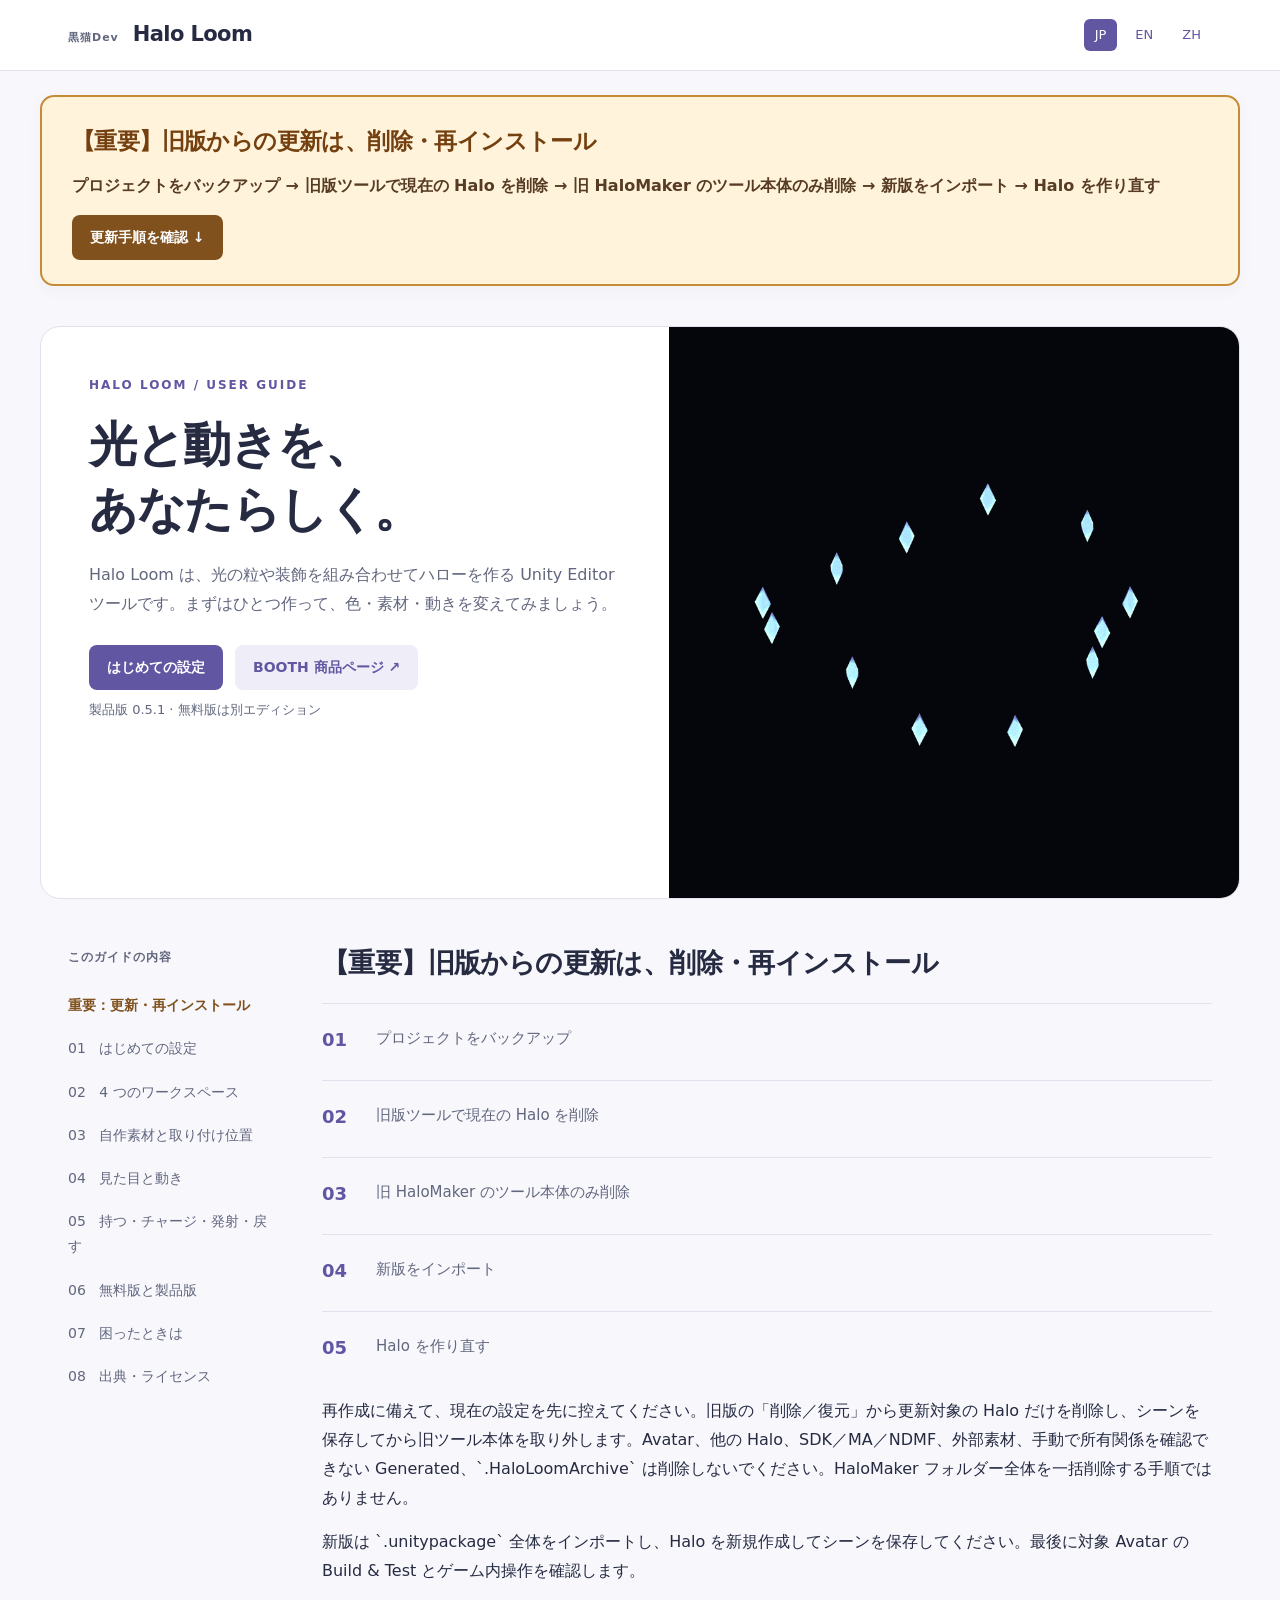
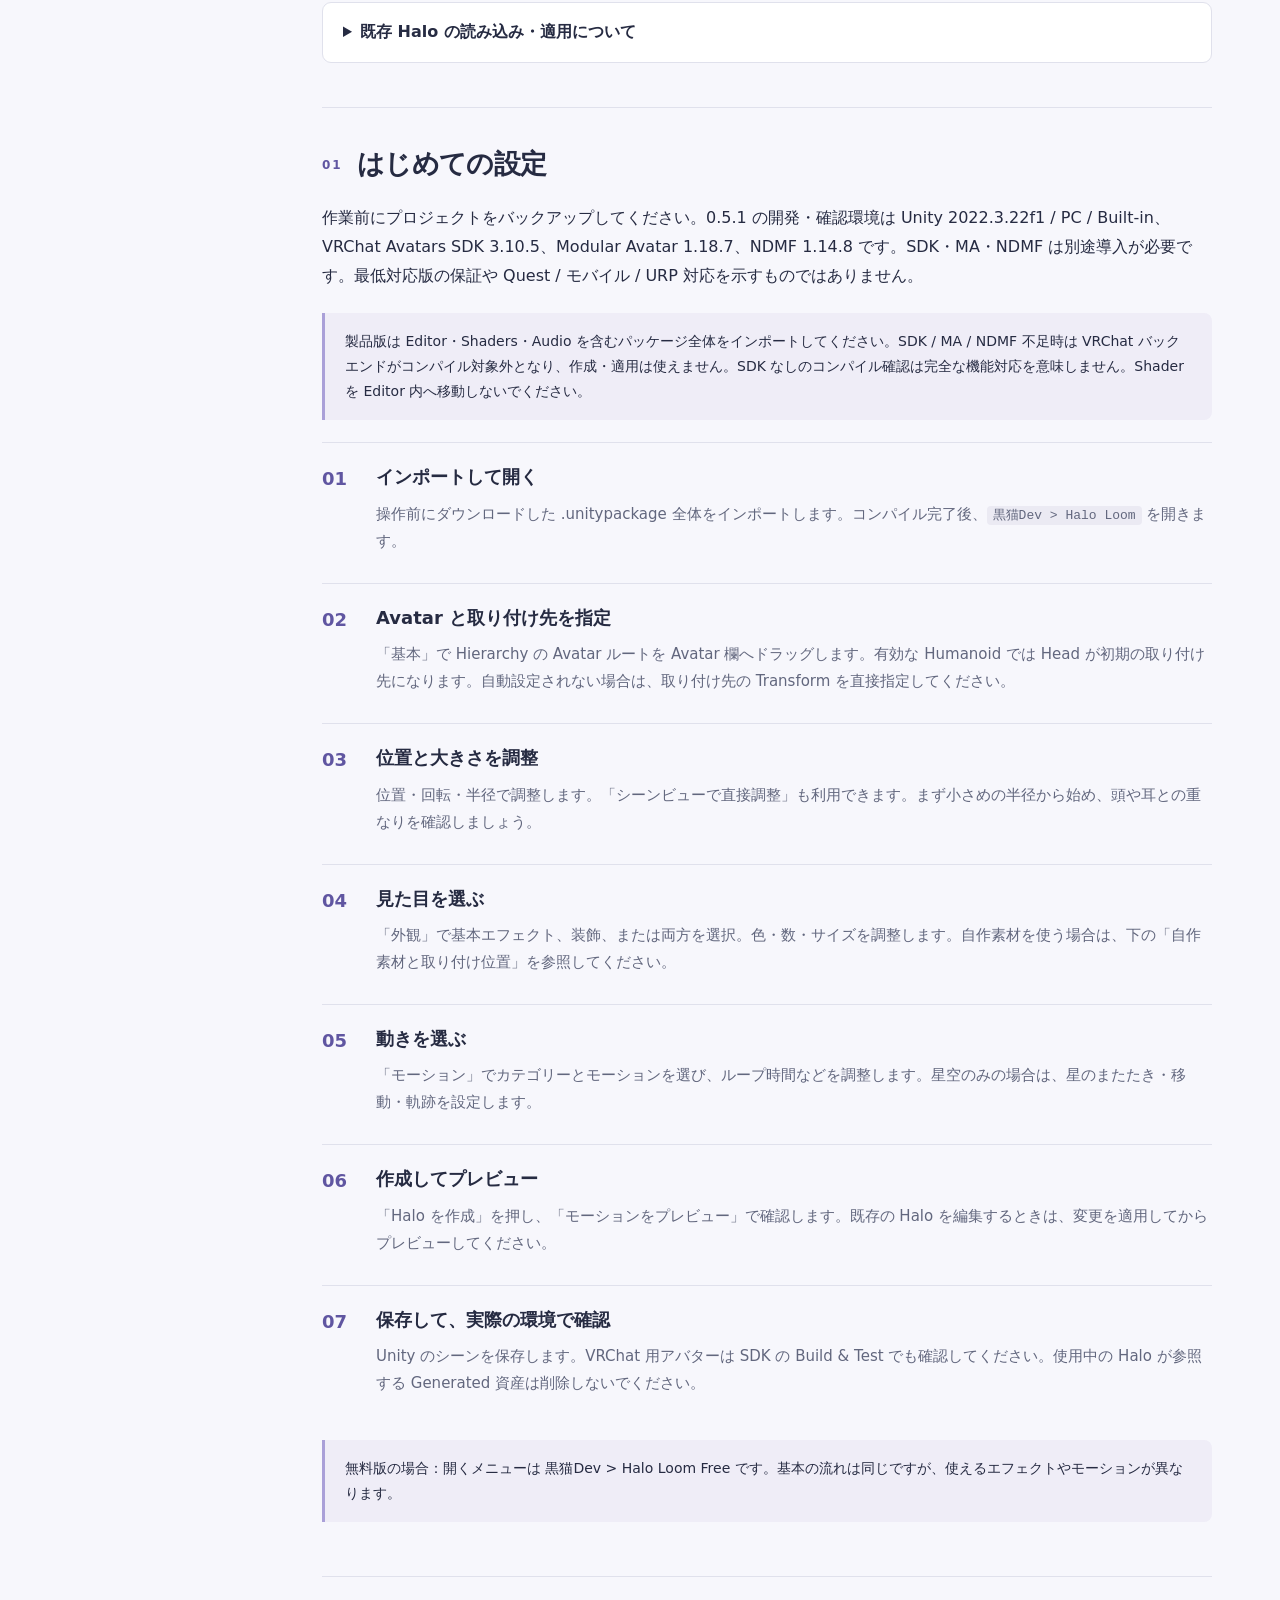
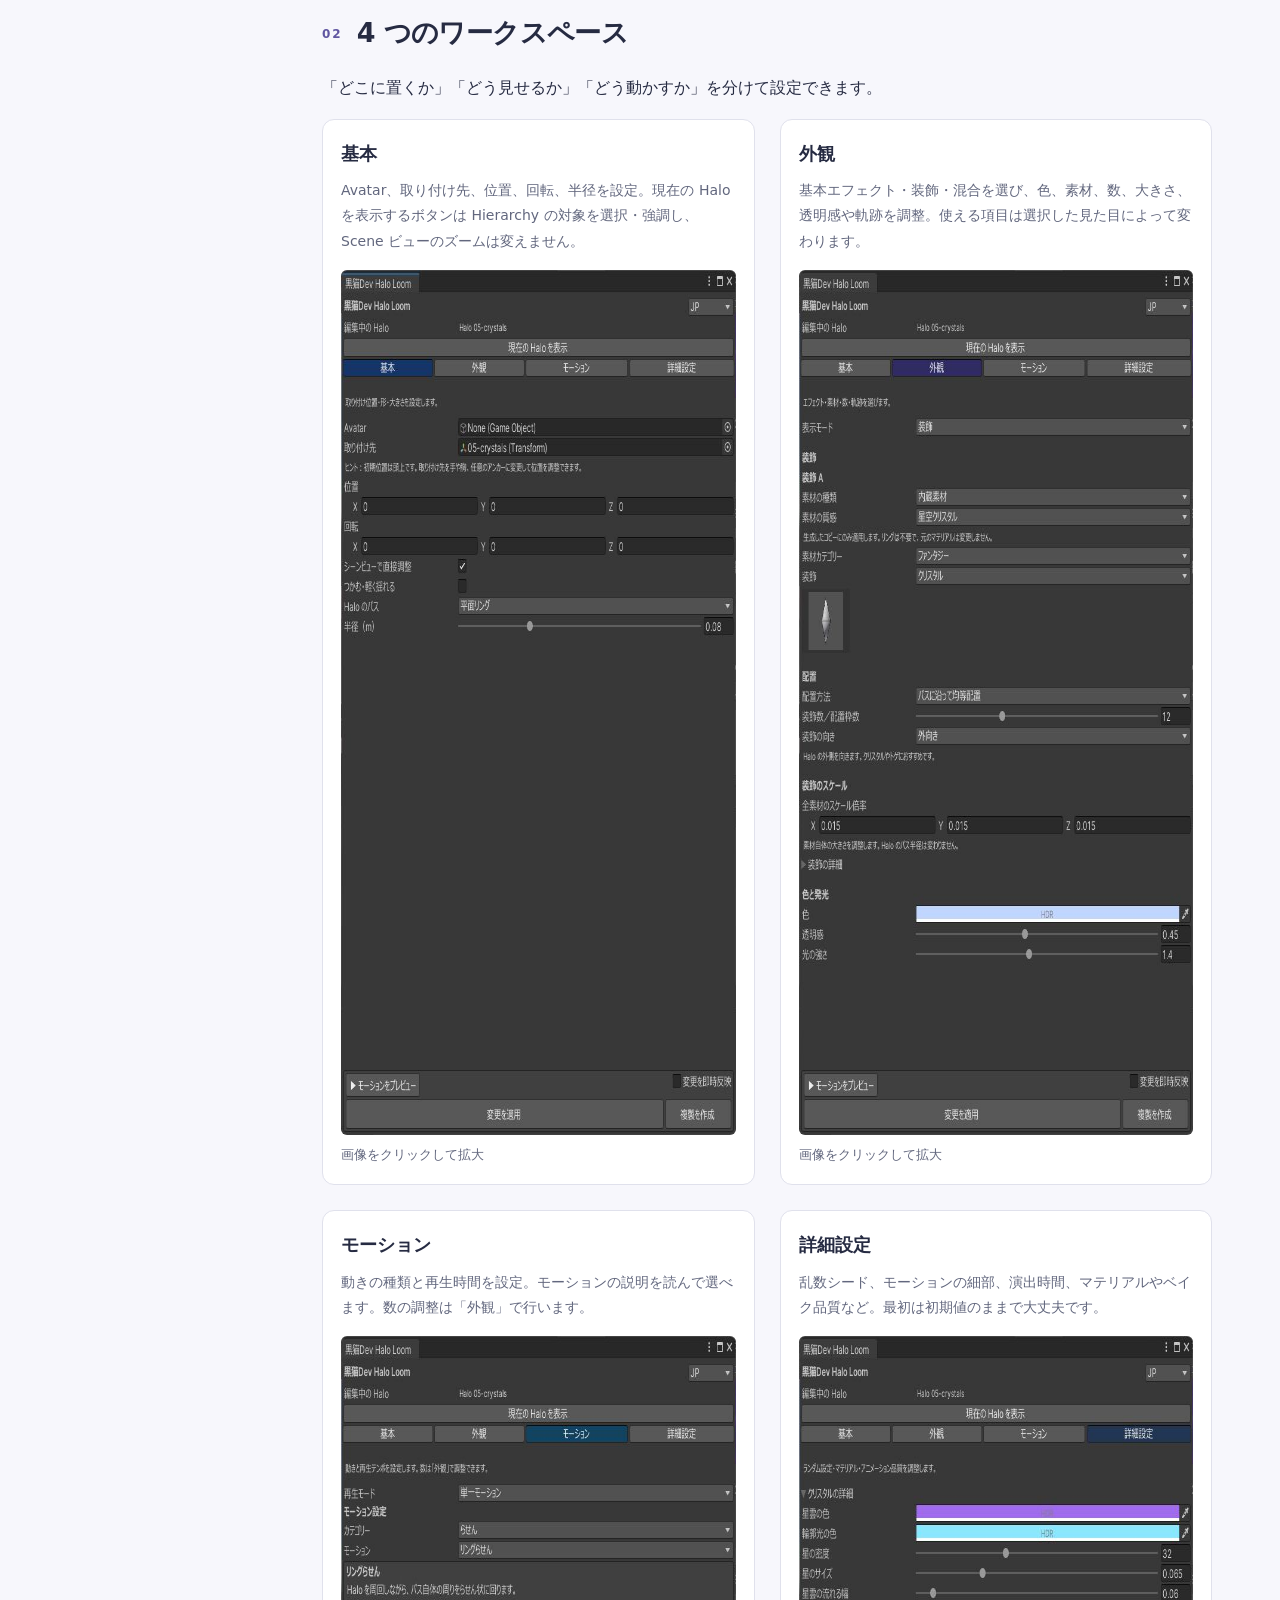
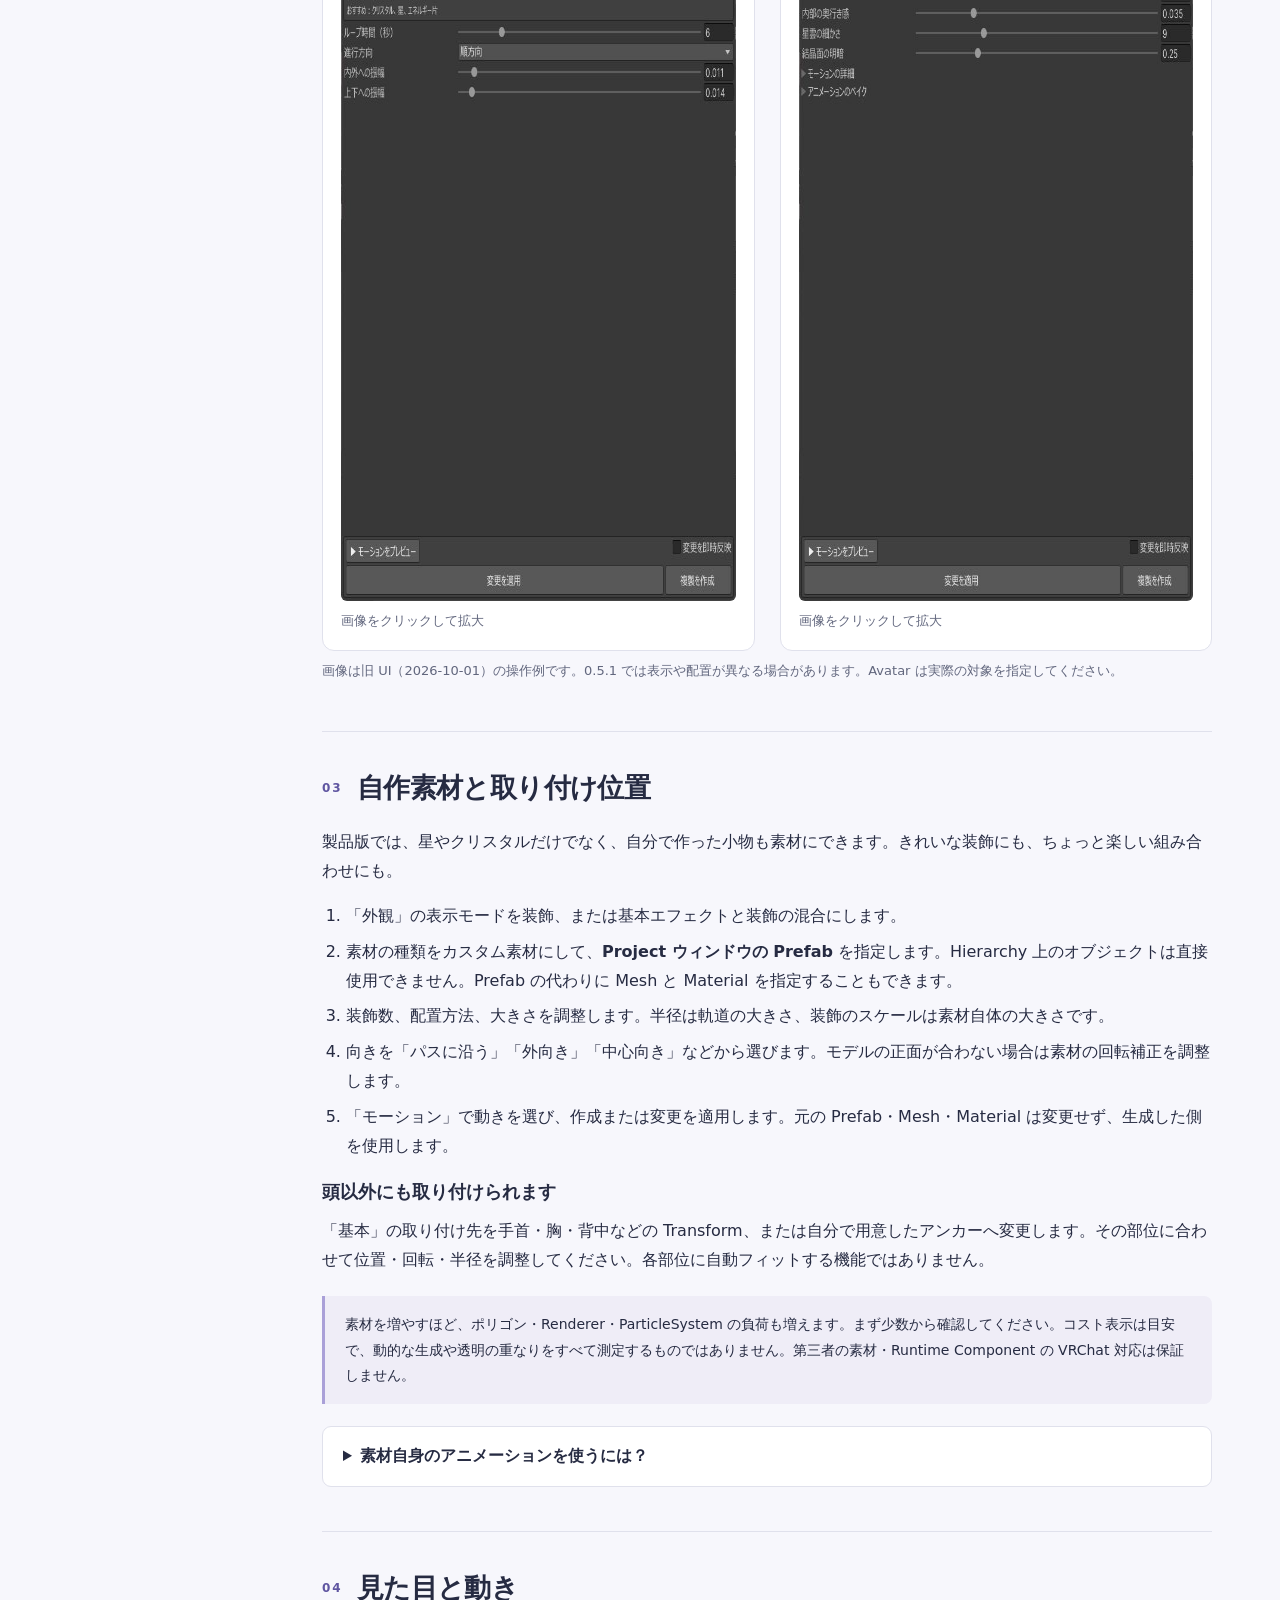
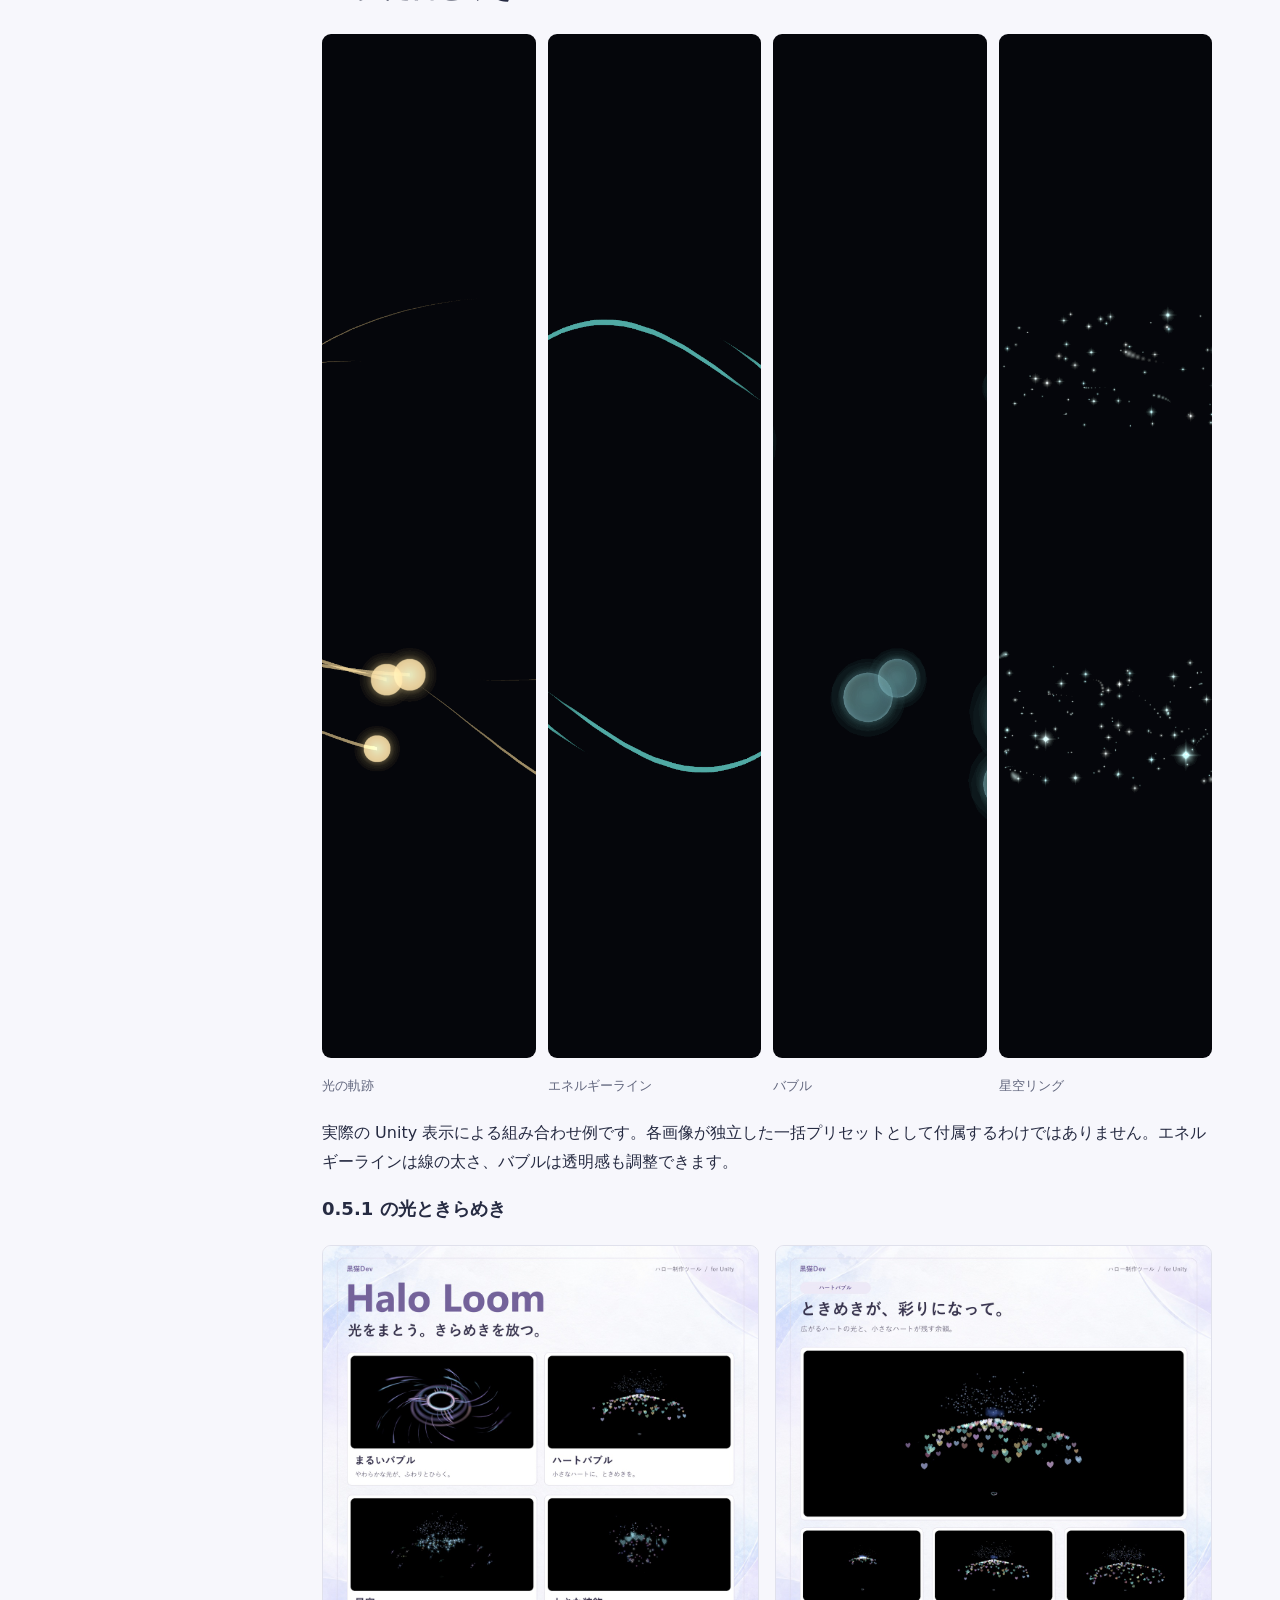
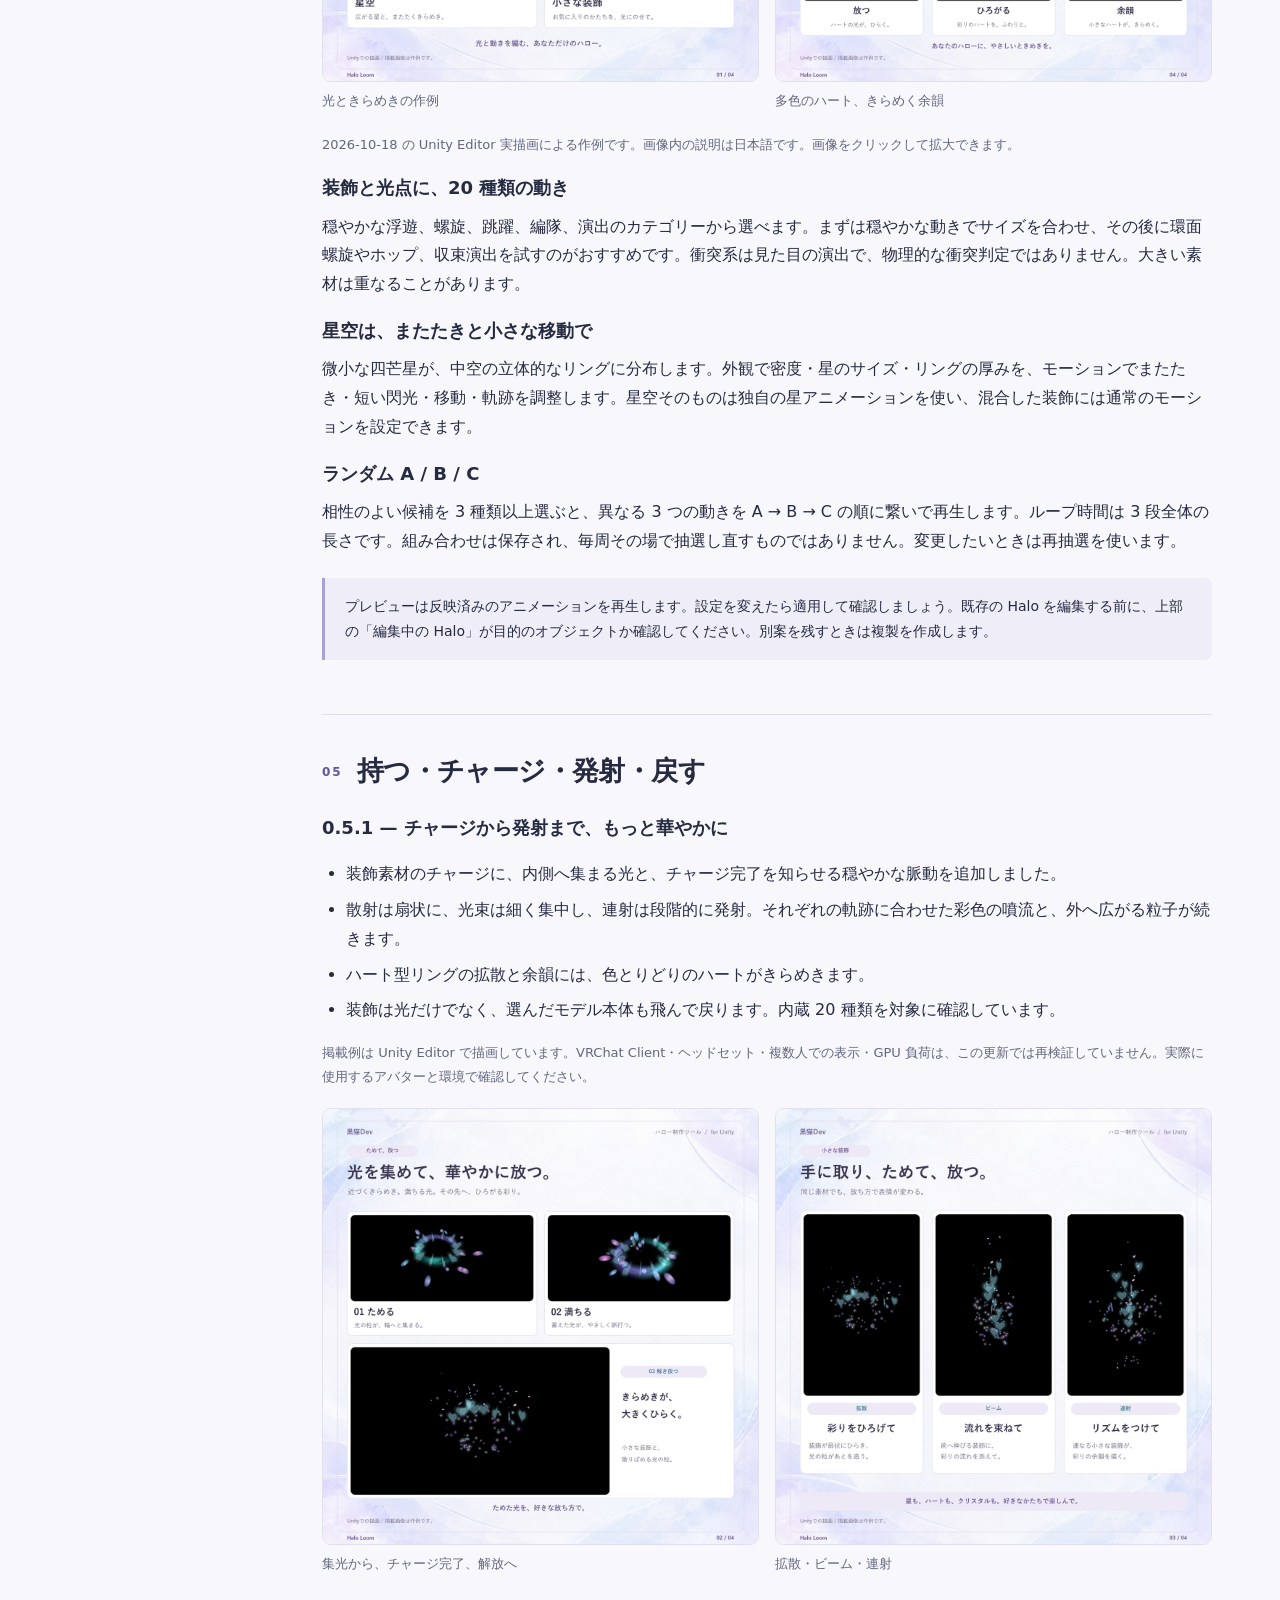
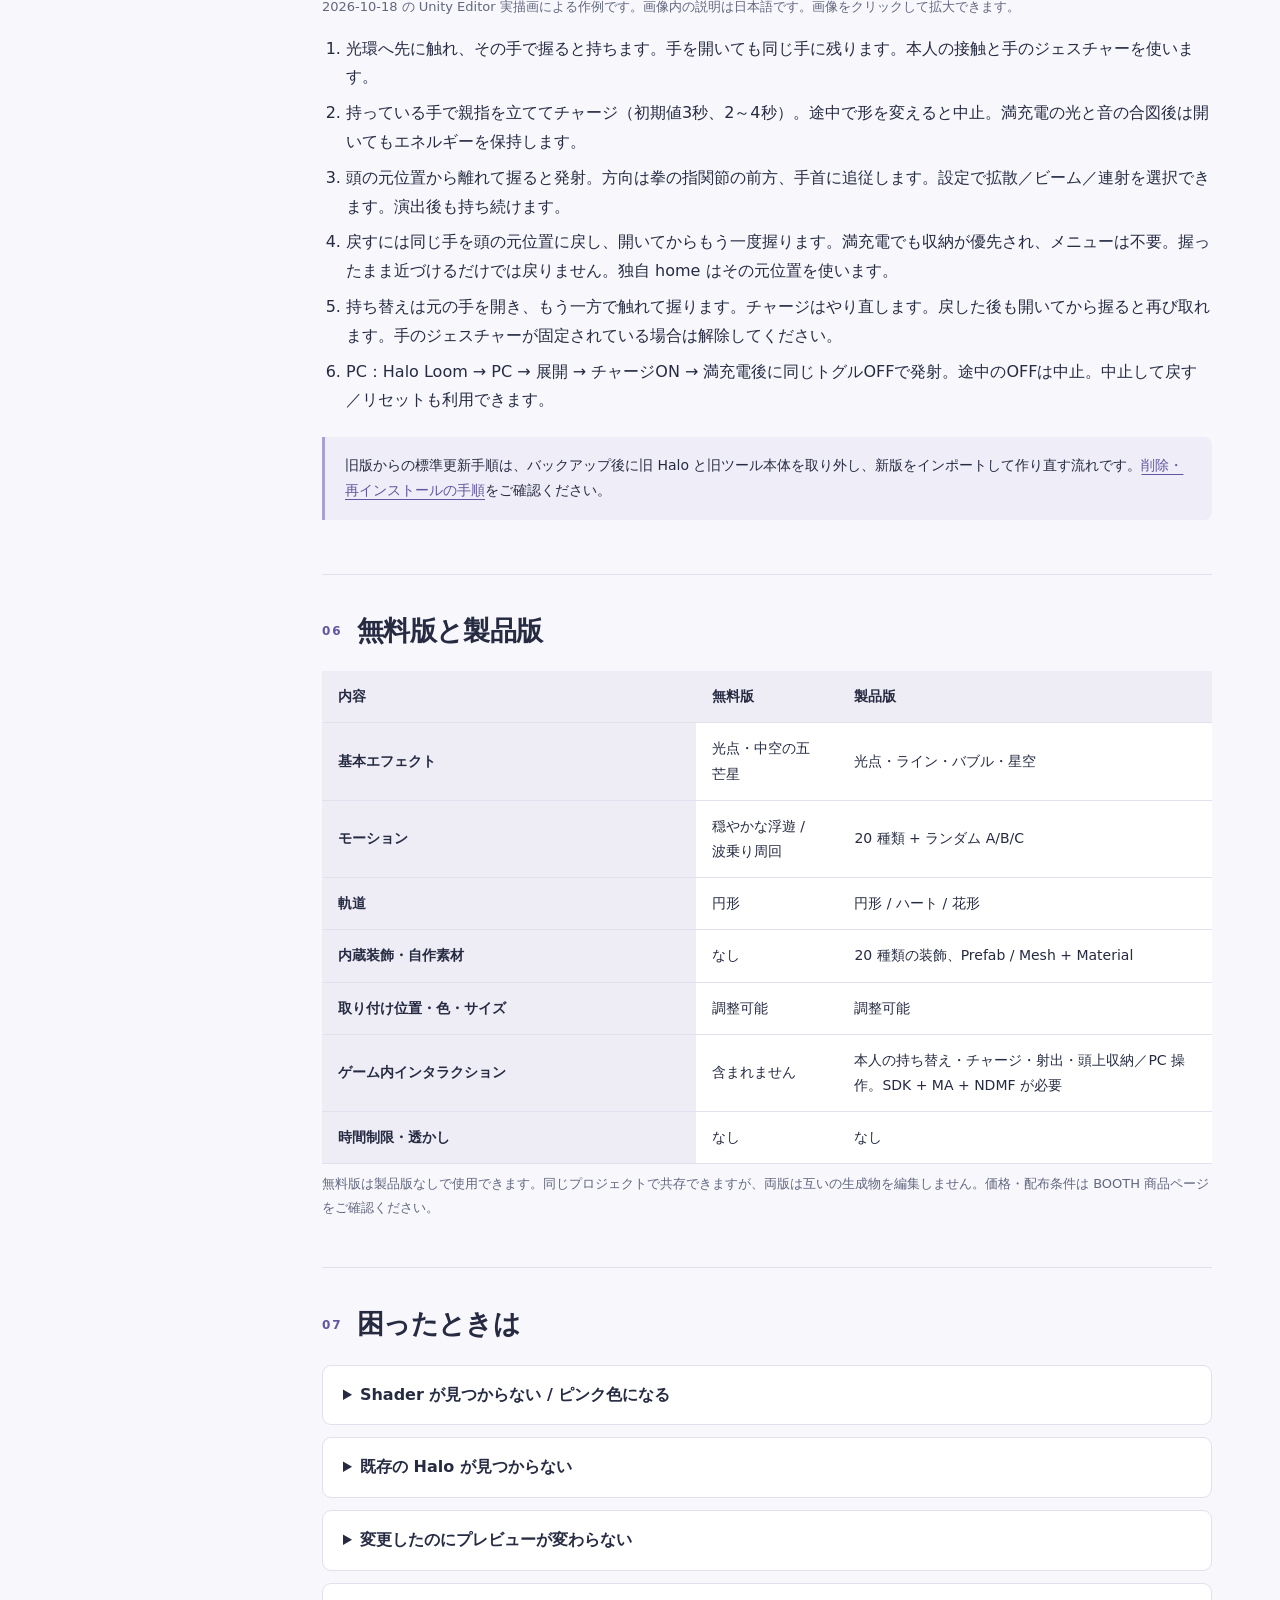
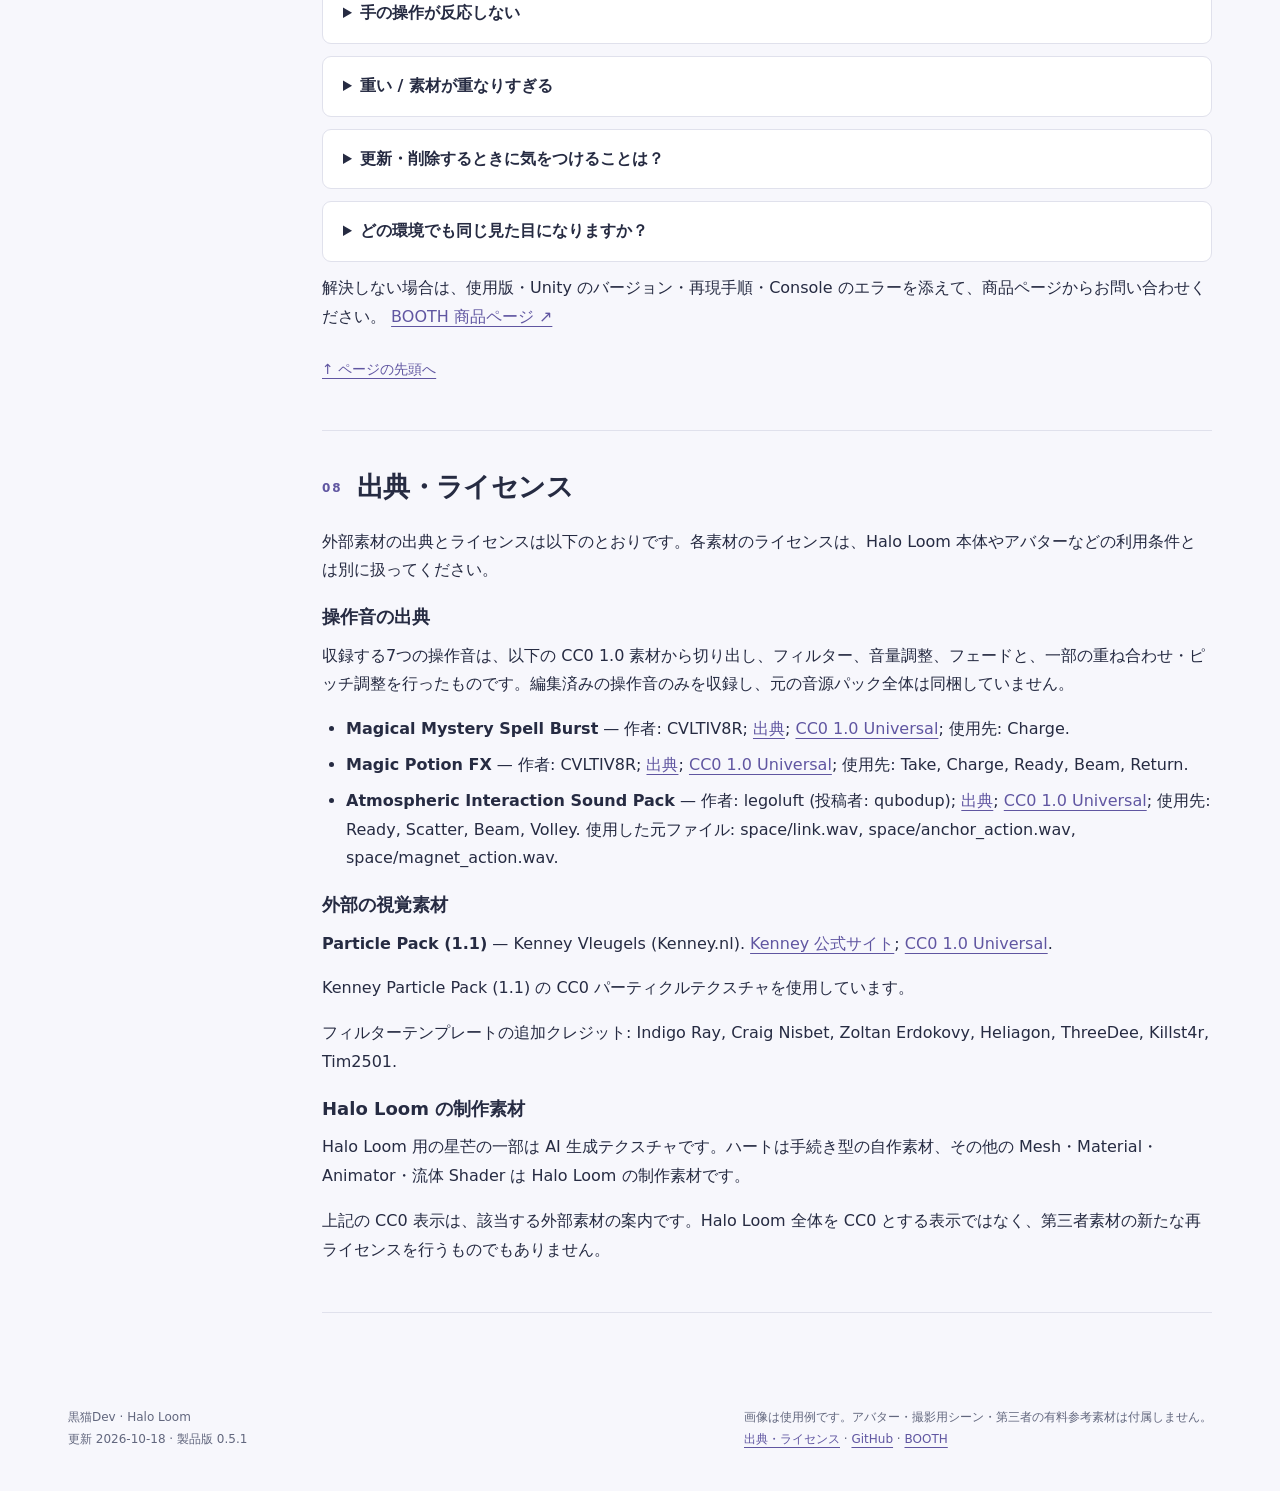
==== commit 4b181215: "docs: highlight reinstall steps and add inline image viewer" ====
--- a/index.html
+++ b/index.html
@@ -1,13 +1,35 @@
 <!doctype html>
-<html lang="ja"><head><meta charset="utf-8"><meta name="viewport" content="width=device-width,initial-scale=1"><title>Halo Loom — 使い方ガイド</title><meta name="description" content="Halo Loom は、光の粒や装飾を組み合わせてハローを作る Unity Editor ツールです。まずはひとつ作って、色・素材・動きを変えてみましょう。"><meta name="theme-color" content="#6056a1"><link rel="stylesheet" href="site.css"><link rel="icon" href="favicon.svg" type="image/svg+xml"><link rel="alternate" hreflang="ja" href="index.html"><link rel="alternate" hreflang="en" href="en.html"><link rel="alternate" hreflang="zh-Hant" href="zh.html"></head>
+<html lang="ja"><head><meta charset="utf-8"><meta name="viewport" content="width=device-width,initial-scale=1"><title>Halo Loom — 使い方ガイド</title><meta name="description" content="Halo Loom は、光の粒や装飾を組み合わせてハローを作る Unity Editor ツールです。まずはひとつ作って、色・素材・動きを変えてみましょう。"><meta name="theme-color" content="#6056a1"><link rel="stylesheet" href="site.css?v=0.5.1-reinstall-20261018"><link rel="icon" href="favicon.svg" type="image/svg+xml"><link rel="alternate" hreflang="ja" href="index.html"><link rel="alternate" hreflang="en" href="en.html"><link rel="alternate" hreflang="zh-Hant" href="zh.html"><script src="gallery.js?v=0.5.1-20261018" defer></script></head>
 <body id="top"><a class="skip" href="#main">本文へ移動</a><header><div class="top"><a class="brand" href="index.html"><small>黒猫Dev</small>Halo Loom</a><nav class="languages" aria-label="Language"><a href="index.html" lang="ja" aria-current="page">JP</a><a href="en.html" lang="en">EN</a><a href="zh.html" lang="zh-Hant">ZH</a></nav></div></header>
-<div class="hero"><div class="hero-copy"><div class="eyebrow">HALO LOOM / USER GUIDE</div><h1>光と動きを、<br>あなたらしく。</h1><p>Halo Loom は、光の粒や装飾を組み合わせてハローを作る Unity Editor ツールです。まずはひとつ作って、色・素材・動きを変えてみましょう。</p><div class="buttons"><a class="button" href="#start">はじめての設定</a><a class="button secondary" href="https://kuronekodev.booth.pm/items/8914197">BOOTH 商品ページ ↗</a></div><p class="muted">製品版 0.5.1 DEV · 無料版は別エディション</p></div><img src="assets/05-crystals.png" alt="Unity で描画した、青白いクリスタルが周回する Halo" width="1024" height="1024"></div>
-<div class="shell"><aside><nav aria-label="このガイドの内容"><p>このガイドの内容</p><a href="#start">01 &nbsp; はじめての設定</a><a href="#workspace">02 &nbsp; 4 つのワークスペース</a><a href="#custom">03 &nbsp; 自作素材と取り付け位置</a><a href="#motion">04 &nbsp; 見た目と動き</a><a href="#interaction">05 &nbsp; 持つ・チャージ・発射・戻す</a><a href="#editions">06 &nbsp; 無料版と製品版</a><a href="#faq">07 &nbsp; 困ったときは</a></nav></aside><main id="main">
-<section id="start"><h2><span>01</span>はじめての設定</h2><p>作業前にプロジェクトをバックアップしてください。0.5.1 DEV の開発・確認環境は Unity 2022.3.22f1 / PC / Built-in、VRChat Avatars SDK 3.10.5、Modular Avatar 1.18.7、NDMF 1.14.8 です。SDK・MA・NDMF は別途導入が必要です。最低対応版の保証や Quest / モバイル / URP 対応を示すものではありません。</p><div class="note">製品版は Editor・Shaders・Audio を含むパッケージ全体をインポートしてください。SDK / MA / NDMF 不足時は VRChat バックエンドがコンパイル対象外となり、作成・適用は使えません。SDK なしのコンパイル確認は完全な機能対応を意味しません。Shader を Editor 内へ移動しないでください。</div><ol class="steps"><li><h3>インポートして開く</h3><p>操作前にダウンロードした .unitypackage 全体をインポートします。コンパイル完了後、<code>黒猫Dev &gt; Halo Loom</code> を開きます。</p></li><li><h3>Avatar と取り付け先を指定</h3><p>「基本」で Hierarchy の Avatar ルートを Avatar 欄へドラッグします。有効な Humanoid では Head が初期の取り付け先になります。自動設定されない場合は、取り付け先の Transform を直接指定してください。</p></li><li><h3>位置と大きさを調整</h3><p>位置・回転・半径で調整します。「シーンビューで直接調整」も利用できます。まず小さめの半径から始め、頭や耳との重なりを確認しましょう。</p></li><li><h3>見た目を選ぶ</h3><p>「外観」で基本エフェクト、装飾、または両方を選択。色・数・サイズを調整します。自作素材を使う場合は、下の「自作素材と取り付け位置」を参照してください。</p></li><li><h3>動きを選ぶ</h3><p>「モーション」でカテゴリーとモーションを選び、ループ時間などを調整します。星空のみの場合は、星のまたたき・移動・軌跡を設定します。</p></li><li><h3>作成してプレビュー</h3><p>「Halo を作成」を押し、「モーションをプレビュー」で確認します。既存の Halo を編集するときは、変更を適用してからプレビューしてください。</p></li><li><h3>保存して、実際の環境で確認</h3><p>Unity のシーンを保存します。VRChat 用アバターは SDK の Build & Test でも確認してください。使用中の Halo が参照する Generated 資産は削除しないでください。</p></li></ol><div class="note">無料版の場合：開くメニューは 黒猫Dev > Halo Loom Free です。基本の流れは同じですが、使えるエフェクトやモーションが異なります。</div></section>
-<section id="workspace"><h2><span>02</span>4 つのワークスペース</h2><p>「どこに置くか」「どう見せるか」「どう動かすか」を分けて設定できます。</p><div class="workspace"><figure><h3>基本</h3><p>Avatar、取り付け先、位置、回転、半径を設定。現在の Halo を表示するボタンは Hierarchy の対象を選択・強調し、Scene ビューのズームは変えません。</p><a href="assets/01-basic-JP.png"><img loading="lazy" src="assets/01-basic-JP.png" alt="Unity の実際の画面 — 基本" width="661" height="865"></a><figcaption>画像をクリックして拡大</figcaption></figure><figure><h3>外観</h3><p>基本エフェクト・装飾・混合を選び、色、素材、数、大きさ、透明感や軌跡を調整。使える項目は選択した見た目によって変わります。</p><a href="assets/02-appearance-JP.png"><img loading="lazy" src="assets/02-appearance-JP.png" alt="Unity の実際の画面 — 外観" width="661" height="865"></a><figcaption>画像をクリックして拡大</figcaption></figure><figure><h3>モーション</h3><p>動きの種類と再生時間を設定。モーションの説明を読んで選べます。数の調整は「外観」で行います。</p><a href="assets/03-motion-JP.png"><img loading="lazy" src="assets/03-motion-JP.png" alt="Unity の実際の画面 — モーション" width="661" height="865"></a><figcaption>画像をクリックして拡大</figcaption></figure><figure><h3>詳細設定</h3><p>乱数シード、モーションの細部、演出時間、マテリアルやベイク品質など。最初は初期値のままで大丈夫です。</p><a href="assets/04-advanced-JP.png"><img loading="lazy" src="assets/04-advanced-JP.png" alt="Unity の実際の画面 — 詳細設定" width="661" height="865"></a><figcaption>画像をクリックして拡大</figcaption></figure></div><p class="muted">画像は旧 UI（2026-10-01）の操作例です。0.5.0 では表示や配置が異なる場合があります。Avatar は実際の対象を指定してください。</p></section>
+<section class="update-banner" aria-labelledby="update-important"><h2 id="update-important">【重要】旧版からの更新は、削除・再インストール</h2><p>プロジェクトをバックアップ → 旧版ツールで現在の Halo を削除 → 旧 HaloMaker のツール本体のみ削除 → 新版をインポート → Halo を作り直す</p><a class="button" href="#reinstall">更新手順を確認 ↓</a></section>
+<div class="hero"><div class="hero-copy"><div class="eyebrow">HALO LOOM / USER GUIDE</div><h1>光と動きを、<br>あなたらしく。</h1><p>Halo Loom は、光の粒や装飾を組み合わせてハローを作る Unity Editor ツールです。まずはひとつ作って、色・素材・動きを変えてみましょう。</p><div class="buttons"><a class="button" href="#start">はじめての設定</a><a class="button secondary" href="https://kuronekodev.booth.pm/items/8914197">BOOTH 商品ページ ↗</a></div><p class="muted">製品版 0.5.1 · 無料版は別エディション</p></div><a class="hero-image" href="assets/05-crystals.png"><img src="assets/05-crystals.png" alt="Unity で描画した、青白いクリスタルが周回する Halo" width="1024" height="1024"></a></div>
+<div class="shell"><aside><nav aria-label="このガイドの内容"><p>このガイドの内容</p><a class="nav-important" href="#reinstall">重要：更新・再インストール</a><a href="#start">01 &nbsp; はじめての設定</a><a href="#workspace">02 &nbsp; 4 つのワークスペース</a><a href="#custom">03 &nbsp; 自作素材と取り付け位置</a><a href="#motion">04 &nbsp; 見た目と動き</a><a href="#interaction">05 &nbsp; 持つ・チャージ・発射・戻す</a><a href="#editions">06 &nbsp; 無料版と製品版</a><a href="#faq">07 &nbsp; 困ったときは</a><a href="#credits">08 &nbsp; 出典・ライセンス</a></nav></aside><main id="main">
+<section id="reinstall"><h2>【重要】旧版からの更新は、削除・再インストール</h2><ol class="steps"><li><p>プロジェクトをバックアップ</p></li><li><p>旧版ツールで現在の Halo を削除</p></li><li><p>旧 HaloMaker のツール本体のみ削除</p></li><li><p>新版をインポート</p></li><li><p>Halo を作り直す</p></li></ol><p>再作成に備えて、現在の設定を先に控えてください。旧版の「削除／復元」から更新対象の Halo だけを削除し、シーンを保存してから旧ツール本体を取り外します。Avatar、他の Halo、SDK／MA／NDMF、外部素材、手動で所有関係を確認できない Generated、`.HaloLoomArchive` は削除しないでください。HaloMaker フォルダー全体を一括削除する手順ではありません。</p><p>新版は `.unitypackage` 全体をインポートし、Halo を新規作成してシーンを保存してください。最後に対象 Avatar の Build &amp; Test とゲーム内操作を確認します。</p><details><summary>既存 Halo の読み込み・適用について</summary><p>現行の0.5.0ワークスペースには、既存 Halo の読み込みと「変更を適用」で更新できる機能もあります。このページの標準更新手順では、削除してからの再インストールを案内しています。</p></details></section>
+<section id="start"><h2><span>01</span>はじめての設定</h2><p>作業前にプロジェクトをバックアップしてください。0.5.1 の開発・確認環境は Unity 2022.3.22f1 / PC / Built-in、VRChat Avatars SDK 3.10.5、Modular Avatar 1.18.7、NDMF 1.14.8 です。SDK・MA・NDMF は別途導入が必要です。最低対応版の保証や Quest / モバイル / URP 対応を示すものではありません。</p><div class="note">製品版は Editor・Shaders・Audio を含むパッケージ全体をインポートしてください。SDK / MA / NDMF 不足時は VRChat バックエンドがコンパイル対象外となり、作成・適用は使えません。SDK なしのコンパイル確認は完全な機能対応を意味しません。Shader を Editor 内へ移動しないでください。</div><ol class="steps"><li><h3>インポートして開く</h3><p>操作前にダウンロードした .unitypackage 全体をインポートします。コンパイル完了後、<code>黒猫Dev &gt; Halo Loom</code> を開きます。</p></li><li><h3>Avatar と取り付け先を指定</h3><p>「基本」で Hierarchy の Avatar ルートを Avatar 欄へドラッグします。有効な Humanoid では Head が初期の取り付け先になります。自動設定されない場合は、取り付け先の Transform を直接指定してください。</p></li><li><h3>位置と大きさを調整</h3><p>位置・回転・半径で調整します。「シーンビューで直接調整」も利用できます。まず小さめの半径から始め、頭や耳との重なりを確認しましょう。</p></li><li><h3>見た目を選ぶ</h3><p>「外観」で基本エフェクト、装飾、または両方を選択。色・数・サイズを調整します。自作素材を使う場合は、下の「自作素材と取り付け位置」を参照してください。</p></li><li><h3>動きを選ぶ</h3><p>「モーション」でカテゴリーとモーションを選び、ループ時間などを調整します。星空のみの場合は、星のまたたき・移動・軌跡を設定します。</p></li><li><h3>作成してプレビュー</h3><p>「Halo を作成」を押し、「モーションをプレビュー」で確認します。既存の Halo を編集するときは、変更を適用してからプレビューしてください。</p></li><li><h3>保存して、実際の環境で確認</h3><p>Unity のシーンを保存します。VRChat 用アバターは SDK の Build & Test でも確認してください。使用中の Halo が参照する Generated 資産は削除しないでください。</p></li></ol><div class="note">無料版の場合：開くメニューは 黒猫Dev > Halo Loom Free です。基本の流れは同じですが、使えるエフェクトやモーションが異なります。</div></section>
+<section id="workspace"><h2><span>02</span>4 つのワークスペース</h2><p>「どこに置くか」「どう見せるか」「どう動かすか」を分けて設定できます。</p><div class="workspace"><figure><h3>基本</h3><p>Avatar、取り付け先、位置、回転、半径を設定。現在の Halo を表示するボタンは Hierarchy の対象を選択・強調し、Scene ビューのズームは変えません。</p><a href="assets/01-basic-JP.png"><img loading="lazy" src="assets/01-basic-JP.png" alt="Unity の実際の画面 — 基本" width="661" height="865"></a><figcaption>画像をクリックして拡大</figcaption></figure><figure><h3>外観</h3><p>基本エフェクト・装飾・混合を選び、色、素材、数、大きさ、透明感や軌跡を調整。使える項目は選択した見た目によって変わります。</p><a href="assets/02-appearance-JP.png"><img loading="lazy" src="assets/02-appearance-JP.png" alt="Unity の実際の画面 — 外観" width="661" height="865"></a><figcaption>画像をクリックして拡大</figcaption></figure><figure><h3>モーション</h3><p>動きの種類と再生時間を設定。モーションの説明を読んで選べます。数の調整は「外観」で行います。</p><a href="assets/03-motion-JP.png"><img loading="lazy" src="assets/03-motion-JP.png" alt="Unity の実際の画面 — モーション" width="661" height="865"></a><figcaption>画像をクリックして拡大</figcaption></figure><figure><h3>詳細設定</h3><p>乱数シード、モーションの細部、演出時間、マテリアルやベイク品質など。最初は初期値のままで大丈夫です。</p><a href="assets/04-advanced-JP.png"><img loading="lazy" src="assets/04-advanced-JP.png" alt="Unity の実際の画面 — 詳細設定" width="661" height="865"></a><figcaption>画像をクリックして拡大</figcaption></figure></div><p class="muted">画像は旧 UI（2026-10-01）の操作例です。0.5.1 では表示や配置が異なる場合があります。Avatar は実際の対象を指定してください。</p></section>
 <section id="custom"><h2><span>03</span>自作素材と取り付け位置</h2><p>製品版では、星やクリスタルだけでなく、自分で作った小物も素材にできます。きれいな装飾にも、ちょっと楽しい組み合わせにも。</p><ol><li>「外観」の表示モードを装飾、または基本エフェクトと装飾の混合にします。</li><li>素材の種類をカスタム素材にして、<strong>Project ウィンドウの Prefab</strong> を指定します。Hierarchy 上のオブジェクトは直接使用できません。Prefab の代わりに Mesh と Material を指定することもできます。</li><li>装飾数、配置方法、大きさを調整します。半径は軌道の大きさ、装飾のスケールは素材自体の大きさです。</li><li>向きを「パスに沿う」「外向き」「中心向き」などから選びます。モデルの正面が合わない場合は素材の回転補正を調整します。</li><li>「モーション」で動きを選び、作成または変更を適用します。元の Prefab・Mesh・Material は変更せず、生成した側を使用します。</li></ol><h3>頭以外にも取り付けられます</h3><p>「基本」の取り付け先を手首・胸・背中などの Transform、または自分で用意したアンカーへ変更します。その部位に合わせて位置・回転・半径を調整してください。各部位に自動フィットする機能ではありません。</p><div class="note">素材を増やすほど、ポリゴン・Renderer・ParticleSystem の負荷も増えます。まず少数から確認してください。コスト表示は目安で、動的な生成や透明の重なりをすべて測定するものではありません。第三者の素材・Runtime Component の VRChat 対応は保証しません。</div><details><summary>素材自身のアニメーションを使うには？</summary><p>任意の Generic AnimationClip を「素材自身のアニメーション」に指定できます。素材をルートにした曲線が対象で、Halo の周回とは別に動かせます。Humanoid Clip、Animation Events、合わないバインディングには対応しません。Prefab に既存の Animator Controller / Animation がある場合は追加 Clip を指定せず元の構成を保つか、Controller のない素材を用意してください。第三者 Animator の Editor プレビューは保証対象外です。</p></details></section>
-<section id="motion"><h2><span>04</span>見た目と動き</h2><div class="gallery"><figure><img loading="lazy" src="assets/02-light-trails.png" alt="光の軌跡" width="1024" height="1024"><figcaption>光の軌跡</figcaption></figure><figure><img loading="lazy" src="assets/04-energy-lines.png" alt="エネルギーライン" width="1024" height="1024"><figcaption>エネルギーライン</figcaption></figure><figure><img loading="lazy" src="assets/03-bubbles.png" alt="バブル" width="1024" height="1024"><figcaption>バブル</figcaption></figure><figure><img loading="lazy" src="assets/01-starfield.png" alt="星空リング" width="1024" height="1024"><figcaption>星空リング</figcaption></figure></div><p>実際の Unity 表示による組み合わせ例です。各画像が独立した一括プリセットとして付属するわけではありません。エネルギーラインは線の太さ、バブルは透明感も調整できます。</p><h3>0.5.1 DEV の光ときらめき</h3><div class="release-gallery"><figure><a href="assets/dev-051-light-and-sparkle-JP.jpg"><img loading="lazy" src="assets/dev-051-light-and-sparkle-JP.jpg" alt="円環・ハート・星空と装飾の光を並べた 0.5.1 DEV の Unity 作例" width="1200" height="1200"></a><figcaption>光ときらめきの作例</figcaption></figure><figure><a href="assets/dev-051-colorful-hearts-JP.jpg"><img loading="lazy" src="assets/dev-051-colorful-hearts-JP.jpg" alt="ハート型リングから多色のハートが広がる、発射と余韻の Unity 作例" width="1200" height="1200"></a><figcaption>多色のハート、きらめく余韻</figcaption></figure></div><p class="muted">2026-10-18 の Unity Editor 実描画による作例です。画像内の説明は日本語です。画像をクリックして拡大できます。</p><h3>装飾と光点に、20 種類の動き</h3><p>穏やかな浮遊、螺旋、跳躍、編隊、演出のカテゴリーから選べます。まずは穏やかな動きでサイズを合わせ、その後に環面螺旋やホップ、収束演出を試すのがおすすめです。衝突系は見た目の演出で、物理的な衝突判定ではありません。大きい素材は重なることがあります。</p><h3>星空は、またたきと小さな移動で</h3><p>微小な四芒星が、中空の立体的なリングに分布します。外観で密度・星のサイズ・リングの厚みを、モーションでまたたき・短い閃光・移動・軌跡を調整します。星空そのものは独自の星アニメーションを使い、混合した装飾には通常のモーションを設定できます。</p><h3>ランダム A / B / C</h3><p>相性のよい候補を 3 種類以上選ぶと、異なる 3 つの動きを A → B → C の順に繋いで再生します。ループ時間は 3 段全体の長さです。組み合わせは保存され、毎周その場で抽選し直すものではありません。変更したいときは再抽選を使います。</p><div class="note">プレビューは反映済みのアニメーションを再生します。設定を変えたら適用して確認しましょう。既存の Halo を編集する前に、上部の「編集中の Halo」が目的のオブジェクトか確認してください。別案を残すときは複製を作成します。</div></section>
-<section id="interaction"><h2><span>05</span>持つ・チャージ・発射・戻す</h2><h3>0.5.1 DEV — チャージから発射まで、もっと華やかに</h3><ul><li>装飾素材のチャージに、内側へ集まる光と、チャージ完了を知らせる穏やかな脈動を追加しました。</li><li>散射は扇状に、光束は細く集中し、連射は段階的に発射。それぞれの軌跡に合わせた彩色の噴流と、外へ広がる粒子が続きます。</li><li>ハート型リングの拡散と余韻には、色とりどりのハートがきらめきます。</li><li>装飾は光だけでなく、選んだモデル本体も飛んで戻ります。内蔵 20 種類を対象に確認しています。</li></ul><p class="muted">この更新は DEV 版です。掲載例は Unity Editor で描画しています。VRChat Client・ヘッドセット・複数人での表示・GPU 負荷は、この更新では再検証していません。実際に使用するアバターと環境で確認してください。</p><div class="release-gallery"><figure><a href="assets/dev-051-charge-and-release-JP.jpg"><img loading="lazy" src="assets/dev-051-charge-and-release-JP.jpg" alt="装飾の集光チャージ、完了時の脈動、粒子が広がる解放の 3 段階" width="1200" height="1200"></a><figcaption>集光から、チャージ完了、解放へ</figcaption></figure><figure><a href="assets/dev-051-three-release-styles-JP.jpg"><img loading="lazy" src="assets/dev-051-three-release-styles-JP.jpg" alt="彩色粒子と装飾モデルによる拡散・ビーム・連射の 3 種類の射出" width="1200" height="1200"></a><figcaption>拡散・ビーム・連射</figcaption></figure></div><p class="muted">2026-10-18 の Unity Editor 実描画による作例です。画像内の説明は日本語です。画像をクリックして拡大できます。</p><ol><li>光環へ先に触れ、その手で握ると持ちます。手を開いても同じ手に残ります。本人の接触と手のジェスチャーを使います。</li><li>持っている手で親指を立ててチャージ（初期値3秒、2～4秒）。途中で形を変えると中止。満充電の光と音の合図後は開いてもエネルギーを保持します。</li><li>頭の元位置から離れて握ると発射。方向は拳の指関節の前方、手首に追従します。設定で拡散／ビーム／連射を選択できます。演出後も持ち続けます。</li><li>戻すには同じ手を頭の元位置に戻し、開いてからもう一度握ります。満充電でも収納が優先され、メニューは不要。握ったまま近づけるだけでは戻りません。独自 home はその元位置を使います。</li><li>持ち替えは元の手を開き、もう一方で触れて握ります。チャージはやり直します。戻した後も開いてから握ると再び取れます。手のジェスチャーが固定されている場合は解除してください。</li><li>PC：Halo Loom → PC → 展開 → チャージON → 満充電後に同じトグルOFFで発射。途中のOFFは中止。中止して戻す／リセットも利用できます。</li></ol><div class="note">更新前にバックアップしてください。0.5.0 の現行構造から 0.5.1 DEV へは、既存の Halo を読み込み「変更を適用」で再生成できます。既存 Controller の GUID は維持されます。シーンを保存し、SDK の Build & Test で確認してください。これより古い非互換構造は、旧 Halo と確認済み所有データを取り外して再作成します。外部素材と他の Halo は削除しないでください。同じ Editor セッションは Undo/Redo、再起動後の削除復元は元シーンを開いて「削除／復元」から行います。Generated と .HaloLoomArchive は利用・復元に必要な間保持してください。</div></section>
+<section id="motion"><h2><span>04</span>見た目と動き</h2><div class="gallery"><figure><a href="assets/02-light-trails.png"><img loading="lazy" src="assets/02-light-trails.png" alt="光の軌跡" width="1024" height="1024"></a><figcaption>光の軌跡</figcaption></figure><figure><a href="assets/04-energy-lines.png"><img loading="lazy" src="assets/04-energy-lines.png" alt="エネルギーライン" width="1024" height="1024"></a><figcaption>エネルギーライン</figcaption></figure><figure><a href="assets/03-bubbles.png"><img loading="lazy" src="assets/03-bubbles.png" alt="バブル" width="1024" height="1024"></a><figcaption>バブル</figcaption></figure><figure><a href="assets/01-starfield.png"><img loading="lazy" src="assets/01-starfield.png" alt="星空リング" width="1024" height="1024"></a><figcaption>星空リング</figcaption></figure></div><p>実際の Unity 表示による組み合わせ例です。各画像が独立した一括プリセットとして付属するわけではありません。エネルギーラインは線の太さ、バブルは透明感も調整できます。</p><h3>0.5.1 の光ときらめき</h3><div class="release-gallery"><figure><a href="assets/dev-051-light-and-sparkle-JP.jpg"><img loading="lazy" src="assets/dev-051-light-and-sparkle-JP.jpg" alt="円環・ハート・星空と装飾の光を並べた 0.5.1 の Unity 作例" width="1200" height="1200"></a><figcaption>光ときらめきの作例</figcaption></figure><figure><a href="assets/dev-051-colorful-hearts-JP.jpg"><img loading="lazy" src="assets/dev-051-colorful-hearts-JP.jpg" alt="ハート型リングから多色のハートが広がる、発射と余韻の Unity 作例" width="1200" height="1200"></a><figcaption>多色のハート、きらめく余韻</figcaption></figure></div><p class="muted">2026-10-18 の Unity Editor 実描画による作例です。画像内の説明は日本語です。画像をクリックして拡大できます。</p><h3>装飾と光点に、20 種類の動き</h3><p>穏やかな浮遊、螺旋、跳躍、編隊、演出のカテゴリーから選べます。まずは穏やかな動きでサイズを合わせ、その後に環面螺旋やホップ、収束演出を試すのがおすすめです。衝突系は見た目の演出で、物理的な衝突判定ではありません。大きい素材は重なることがあります。</p><h3>星空は、またたきと小さな移動で</h3><p>微小な四芒星が、中空の立体的なリングに分布します。外観で密度・星のサイズ・リングの厚みを、モーションでまたたき・短い閃光・移動・軌跡を調整します。星空そのものは独自の星アニメーションを使い、混合した装飾には通常のモーションを設定できます。</p><h3>ランダム A / B / C</h3><p>相性のよい候補を 3 種類以上選ぶと、異なる 3 つの動きを A → B → C の順に繋いで再生します。ループ時間は 3 段全体の長さです。組み合わせは保存され、毎周その場で抽選し直すものではありません。変更したいときは再抽選を使います。</p><div class="note">プレビューは反映済みのアニメーションを再生します。設定を変えたら適用して確認しましょう。既存の Halo を編集する前に、上部の「編集中の Halo」が目的のオブジェクトか確認してください。別案を残すときは複製を作成します。</div></section>
+<section id="interaction"><h2><span>05</span>持つ・チャージ・発射・戻す</h2><h3>0.5.1 — チャージから発射まで、もっと華やかに</h3><ul><li>装飾素材のチャージに、内側へ集まる光と、チャージ完了を知らせる穏やかな脈動を追加しました。</li><li>散射は扇状に、光束は細く集中し、連射は段階的に発射。それぞれの軌跡に合わせた彩色の噴流と、外へ広がる粒子が続きます。</li><li>ハート型リングの拡散と余韻には、色とりどりのハートがきらめきます。</li><li>装飾は光だけでなく、選んだモデル本体も飛んで戻ります。内蔵 20 種類を対象に確認しています。</li></ul><p class="muted">掲載例は Unity Editor で描画しています。VRChat Client・ヘッドセット・複数人での表示・GPU 負荷は、この更新では再検証していません。実際に使用するアバターと環境で確認してください。</p><div class="release-gallery"><figure><a href="assets/dev-051-charge-and-release-JP.jpg"><img loading="lazy" src="assets/dev-051-charge-and-release-JP.jpg" alt="装飾の集光チャージ、完了時の脈動、粒子が広がる解放の 3 段階" width="1200" height="1200"></a><figcaption>集光から、チャージ完了、解放へ</figcaption></figure><figure><a href="assets/dev-051-three-release-styles-JP.jpg"><img loading="lazy" src="assets/dev-051-three-release-styles-JP.jpg" alt="彩色粒子と装飾モデルによる拡散・ビーム・連射の 3 種類の射出" width="1200" height="1200"></a><figcaption>拡散・ビーム・連射</figcaption></figure></div><p class="muted">2026-10-18 の Unity Editor 実描画による作例です。画像内の説明は日本語です。画像をクリックして拡大できます。</p><ol><li>光環へ先に触れ、その手で握ると持ちます。手を開いても同じ手に残ります。本人の接触と手のジェスチャーを使います。</li><li>持っている手で親指を立ててチャージ（初期値3秒、2～4秒）。途中で形を変えると中止。満充電の光と音の合図後は開いてもエネルギーを保持します。</li><li>頭の元位置から離れて握ると発射。方向は拳の指関節の前方、手首に追従します。設定で拡散／ビーム／連射を選択できます。演出後も持ち続けます。</li><li>戻すには同じ手を頭の元位置に戻し、開いてからもう一度握ります。満充電でも収納が優先され、メニューは不要。握ったまま近づけるだけでは戻りません。独自 home はその元位置を使います。</li><li>持ち替えは元の手を開き、もう一方で触れて握ります。チャージはやり直します。戻した後も開いてから握ると再び取れます。手のジェスチャーが固定されている場合は解除してください。</li><li>PC：Halo Loom → PC → 展開 → チャージON → 満充電後に同じトグルOFFで発射。途中のOFFは中止。中止して戻す／リセットも利用できます。</li></ol><div class="note">旧版からの標準更新手順は、バックアップ後に旧 Halo と旧ツール本体を取り外し、新版をインポートして作り直す流れです。<a href="#reinstall">削除・再インストールの手順</a>をご確認ください。</div></section>
 <section id="editions"><h2><span>06</span>無料版と製品版</h2><div class="table-wrap"><table><thead><tr><th scope="col">内容</th><th scope="col">無料版</th><th scope="col">製品版</th></tr></thead><tbody><tr><th scope="row">基本エフェクト</th><td>光点・中空の五芒星</td><td>光点・ライン・バブル・星空</td></tr><tr><th scope="row">モーション</th><td>穏やかな浮遊 / 波乗り周回</td><td>20 種類 + ランダム A/B/C</td></tr><tr><th scope="row">軌道</th><td>円形</td><td>円形 / ハート / 花形</td></tr><tr><th scope="row">内蔵装飾・自作素材</th><td>なし</td><td>20 種類の装飾、Prefab / Mesh + Material</td></tr><tr><th scope="row">取り付け位置・色・サイズ</th><td>調整可能</td><td>調整可能</td></tr><tr><th scope="row">ゲーム内インタラクション</th><td>含まれません</td><td>本人の持ち替え・チャージ・射出・頭上収納／PC 操作。SDK + MA + NDMF が必要</td></tr><tr><th scope="row">時間制限・透かし</th><td>なし</td><td>なし</td></tr></tbody></table></div><p class="muted">無料版は製品版なしで使用できます。同じプロジェクトで共存できますが、両版は互いの生成物を編集しません。価格・配布条件は BOOTH 商品ページをご確認ください。</p></section>
-<section id="faq"><h2><span>07</span>困ったときは</h2><details><summary>Shader が見つからない / ピンク色になる</summary><p>パッケージに Editor と Shaders の両方が入っているか確認し、完全なパッケージを再インポートしてください。製品版の場所は Assets/黒猫Dev/HaloMaker、無料版は Assets/黒猫Dev/HaloLoomFree です。Shader は Editor の外に置きます。改善しない場合は Console の Shader エラーと使用環境を添えてご連絡ください。</p></details><details><summary>既存の Halo が見つからない</summary><p>Hierarchy で目的の Halo 本体を選択し、ウィンドウ上部の編集対象を確認してください。複数ある場合は個別に選びます。見つからないまま新規作成すると重複するため、先に選択と Avatar の指定を確認しましょう。旧形式が読み取り専用の場合、既存物は残したまま新しい Halo を設定します。</p></details><details><summary>変更したのにプレビューが変わらない</summary><p>変更を適用してからプレビューしてください。即時反映をオフにしている場合、欄を変えるだけでは生成物は更新されません。編集中の対象も確認してください。</p></details><details><summary>手の操作が反応しない</summary><p>ジェスチャーを解除し、本人の手で光環へ触れた後に握ってください。親指を立てるとチャージ、満充電後に元位置から離れて握ると発射します。元位置で開いて握ると戻ります。変更後は適用・保存し Build & Test で確認してください。通常のアニメーションプレビューは Client の手操作を再現しません。</p></details><details><summary>重い / 素材が重なりすぎる</summary><p>まず装飾数・星の密度を下げ、軽い素材で確認します。自作 Prefab 内のパーティクルや複数の Renderer、透明の重なりにも注意してください。負荷警告は FPS の保証や完全な性能診断ではありません。</p></details><details><summary>更新・削除するときに気をつけることは？</summary><p>更新前にバックアップしてください。0.5.0 の現行構造から 0.5.1 DEV へは、既存の Halo を読み込み「変更を適用」で再生成できます。既存 Controller の GUID は維持されます。シーンを保存し、SDK の Build & Test で確認してください。これより古い非互換構造は、旧 Halo と確認済み所有データを取り外して再作成します。外部素材と他の Halo は削除しないでください。同じ Editor セッションは Undo/Redo、再起動後の削除復元は元シーンを開いて「削除／復元」から行います。Generated と .HaloLoomArchive は利用・復元に必要な間保持してください。</p></details><details><summary>どの環境でも同じ見た目になりますか？</summary><p>画像は Unity Editor / Built-in / DX11 での表示です。ワールドの明るさ、カメラ、透明の重なりなどで見え方は変わります。Quest・モバイル・URP などすべての環境への対応を意味しません。対象アバターと実際の利用環境で確認してください。</p></details><p>解決しない場合は、使用版・Unity のバージョン・再現手順・Console のエラーを添えて、商品ページからお問い合わせください。 <a href="https://kuronekodev.booth.pm/items/8914197">BOOTH 商品ページ ↗</a></p><p class="back"><a href="#top">↑ ページの先頭へ</a></p></section>
-</main></div><footer class="footer"><p>黒猫Dev · Halo Loom<br>更新 2026-10-18 · 製品版 0.5.1 DEV</p><p>画像は使用例です。アバター・第三者の素材は付属しません。<br><a href="https://github.com/kuroneko11375/halo-loom-guide">GitHub</a> · <a href="https://kuronekodev.booth.pm/items/8914197">BOOTH</a></p></footer></body></html>+<section id="faq"><h2><span>07</span>困ったときは</h2><details><summary>Shader が見つからない / ピンク色になる</summary><p>パッケージに Editor と Shaders の両方が入っているか確認し、完全なパッケージを再インポートしてください。製品版の場所は Assets/黒猫Dev/HaloMaker、無料版は Assets/黒猫Dev/HaloLoomFree です。Shader は Editor の外に置きます。改善しない場合は Console の Shader エラーと使用環境を添えてご連絡ください。</p></details><details><summary>既存の Halo が見つからない</summary><p>Hierarchy で目的の Halo 本体を選択し、ウィンドウ上部の編集対象を確認してください。複数ある場合は個別に選びます。見つからないまま新規作成すると重複するため、先に選択と Avatar の指定を確認しましょう。旧形式が読み取り専用の場合、既存物は残したまま新しい Halo を設定します。</p></details><details><summary>変更したのにプレビューが変わらない</summary><p>変更を適用してからプレビューしてください。即時反映をオフにしている場合、欄を変えるだけでは生成物は更新されません。編集中の対象も確認してください。</p></details><details><summary>手の操作が反応しない</summary><p>ジェスチャーを解除し、本人の手で光環へ触れた後に握ってください。親指を立てるとチャージ、満充電後に元位置から離れて握ると発射します。元位置で開いて握ると戻ります。変更後は適用・保存し Build & Test で確認してください。通常のアニメーションプレビューは Client の手操作を再現しません。</p></details><details><summary>重い / 素材が重なりすぎる</summary><p>まず装飾数・星の密度を下げ、軽い素材で確認します。自作 Prefab 内のパーティクルや複数の Renderer、透明の重なりにも注意してください。負荷警告は FPS の保証や完全な性能診断ではありません。</p></details><details><summary>更新・削除するときに気をつけることは？</summary><p>旧版からの標準更新手順は、バックアップ後に旧 Halo と旧ツール本体を取り外し、新版をインポートして作り直す流れです。<a href="#reinstall">削除・再インストールの手順</a>をご確認ください。</p></details><details><summary>どの環境でも同じ見た目になりますか？</summary><p>画像は Unity Editor / Built-in / DX11 での表示です。ワールドの明るさ、カメラ、透明の重なりなどで見え方は変わります。Quest・モバイル・URP などすべての環境への対応を意味しません。対象アバターと実際の利用環境で確認してください。</p></details><p>解決しない場合は、使用版・Unity のバージョン・再現手順・Console のエラーを添えて、商品ページからお問い合わせください。 <a href="https://kuronekodev.booth.pm/items/8914197">BOOTH 商品ページ ↗</a></p><p class="back"><a href="#top">↑ ページの先頭へ</a></p></section>
+<section id="credits" lang="ja">
+  <h2><span>08</span>出典・ライセンス</h2>
+  <p>外部素材の出典とライセンスは以下のとおりです。各素材のライセンスは、Halo Loom 本体やアバターなどの利用条件とは別に扱ってください。</p>
+  <h3>操作音の出典</h3>
+  <p>収録する7つの操作音は、以下の CC0 1.0 素材から切り出し、フィルター、音量調整、フェードと、一部の重ね合わせ・ピッチ調整を行ったものです。編集済みの操作音のみを収録し、元の音源パック全体は同梱していません。</p>
+  <ul>
+    <li><strong>Magical Mystery Spell Burst</strong> — 作者: CVLTIV8R; <a href="https://freesound.org/people/CVLTIV8R/sounds/814946/" target="_blank" rel="noopener noreferrer">出典</a>; <a href="https://creativecommons.org/publicdomain/zero/1.0/" target="_blank" rel="noopener noreferrer">CC0 1.0 Universal</a>; 使用先: Charge.</li>
+    <li><strong>Magic Potion FX</strong> — 作者: CVLTIV8R; <a href="https://freesound.org/people/CVLTIV8R/sounds/813142/" target="_blank" rel="noopener noreferrer">出典</a>; <a href="https://creativecommons.org/publicdomain/zero/1.0/" target="_blank" rel="noopener noreferrer">CC0 1.0 Universal</a>; 使用先: Take, Charge, Ready, Beam, Return.</li>
+    <li><strong>Atmospheric Interaction Sound Pack</strong> — 作者: legoluft (投稿者: qubodup); <a href="https://opengameart.org/node/3371" target="_blank" rel="noopener noreferrer">出典</a>; <a href="https://creativecommons.org/publicdomain/zero/1.0/" target="_blank" rel="noopener noreferrer">CC0 1.0 Universal</a>; 使用先: Ready, Scatter, Beam, Volley. 使用した元ファイル: space/link.wav, space/anchor_action.wav, space/magnet_action.wav.</li>
+  </ul>
+  <h3>外部の視覚素材</h3>
+  <p><strong>Particle Pack (1.1)</strong> — Kenney Vleugels (Kenney.nl). <a href="https://kenney.nl/" target="_blank" rel="noopener noreferrer">Kenney 公式サイト</a>; <a href="https://creativecommons.org/publicdomain/zero/1.0/" target="_blank" rel="noopener noreferrer">CC0 1.0 Universal</a>.</p>
+  <p>Kenney Particle Pack (1.1) の CC0 パーティクルテクスチャを使用しています。</p>
+  
+  <p>フィルターテンプレートの追加クレジット: Indigo Ray, Craig Nisbet, Zoltan Erdokovy, Heliagon, ThreeDee, Killst4r, Tim2501.</p>
+  <h3>Halo Loom の制作素材</h3>
+  <p>Halo Loom 用の星芒の一部は AI 生成テクスチャです。ハートは手続き型の自作素材、その他の Mesh・Material・Animator・流体 Shader は Halo Loom の制作素材です。</p>
+  <p>上記の CC0 表示は、該当する外部素材の案内です。Halo Loom 全体を CC0 とする表示ではなく、第三者素材の新たな再ライセンスを行うものでもありません。</p>
+</section>
+
+</main></div><footer class="footer"><p>黒猫Dev · Halo Loom<br>更新 2026-10-18 · 製品版 0.5.1</p><p>画像は使用例です。アバター・撮影用シーン・第三者の有料参考素材は付属しません。<br><a href="#credits">出典・ライセンス</a> · <a href="https://github.com/kuroneko11375/halo-loom-guide">GitHub</a> · <a href="https://kuronekodev.booth.pm/items/8914197">BOOTH</a></p></footer><dialog id="image-viewer" aria-label="画像を拡大"><button type="button" class="image-viewer-close" aria-label="画像を閉じる" autofocus>×</button><figure><img id="image-viewer-image" alt=""><figcaption id="image-viewer-caption"></figcaption></figure></dialog></body></html>
--- a/site.css
+++ b/site.css
@@ -1,2 +1,4 @@
-:root{color-scheme:light;--ink:#262b42;--muted:#62677e;--accent:#6056a1;--line:#e0e1ec;--paper:#f7f7fc;--white:#fff}*{box-sizing:border-box}html{scroll-behavior:smooth;scroll-padding-top:100px}body{margin:0;background:var(--paper);color:var(--ink);font:16px/1.8 system-ui,-apple-system,"Segoe UI","Noto Sans",sans-serif}a{color:var(--accent);text-underline-offset:4px}a:hover{text-decoration-thickness:2px}a:focus-visible,summary:focus-visible{outline:3px solid #7d65d0;outline-offset:5px}header{position:sticky;top:0;z-index:10;background:#fffffff5;border-bottom:1px solid var(--line)}.top{max-width:1200px;margin:auto;padding:16px 28px;display:flex;align-items:center;justify-content:space-between;gap:16px}.brand{color:var(--ink);text-decoration:none;font-size:21px;font-weight:750;letter-spacing:-.6px}.brand small{font-size:11px;letter-spacing:1px;margin-right:14px;color:var(--muted)}.languages{display:flex;gap:7px}.languages a{padding:4px 11px;border-radius:6px;text-decoration:none;font-size:13px}.languages a[aria-current]{background:var(--accent);color:#fff}.skip{position:absolute;left:10px;top:-100px}.skip:focus{top:10px;background:white;padding:10px;z-index:20}.hero{max-width:1200px;margin:40px auto;display:grid;grid-template-columns:1.1fr 1fr;border:1px solid var(--line);border-radius:20px;background:white;overflow:hidden}.hero-copy{padding:48px}.eyebrow{font-size:12px;letter-spacing:2px;color:var(--accent);font-weight:700}.hero h1{font-size:clamp(30px,4vw,48px);line-height:1.35;letter-spacing:-1.5px;margin:15px 0 20px}.hero p{color:var(--muted);max-width:36em}.hero img{width:100%;height:100%;min-height:330px;object-fit:cover;background:#080a14}.buttons{display:flex;gap:12px;flex-wrap:wrap;margin-top:26px}.button{padding:10px 18px;background:var(--accent);color:#fff;text-decoration:none;border-radius:8px;font-weight:650;font-size:14px}.button.secondary{background:#efedf8;color:var(--accent)}.shell{display:grid;grid-template-columns:210px minmax(0,1fr);gap:44px;max-width:1200px;margin:0 auto;padding:0 28px 70px}aside nav{position:sticky;top:100px}aside p{font-size:12px;letter-spacing:1px;color:var(--muted);font-weight:700}aside a{display:block;padding:9px 0;color:var(--muted);text-decoration:none;font-size:14px}aside a:hover{color:var(--accent)}main{min-width:0}section{padding:32px 0;border-bottom:1px solid var(--line)}section:first-child{padding-top:0}h2{font-size:27px;letter-spacing:-.6px;margin:0 0 16px}h2 span{font-size:12px;color:var(--accent);vertical-align:middle;letter-spacing:2px;margin-right:14px}h3{font-size:18px;margin:0 0 7px}p{margin:8px 0 16px}.muted,figcaption{color:var(--muted);font-size:13px}.note{padding:16px 20px;border-left:3px solid #aaa0d8;background:#efedf7;border-radius:0 8px 8px 0;font-size:14px;margin:22px 0}.steps{list-style:none;padding:0;counter-reset:steps}.steps li{position:relative;padding:18px 0 18px 54px;border-top:1px solid var(--line);counter-increment:steps}.steps li:before{content:counter(steps,decimal-leading-zero);position:absolute;left:0;top:20px;color:var(--accent);font-weight:700;font-size:18px}.steps p{margin:3px 0;color:var(--muted);font-size:15px}.workspace{display:grid;grid-template-columns:1fr 1fr;gap:25px}.workspace figure{margin:0;padding:18px;background:white;border:1px solid var(--line);border-radius:12px}.workspace img{width:100%;display:block;border-radius:6px;margin-top:16px}.workspace figcaption{margin-top:8px}.workspace p{font-size:14px;color:var(--muted)}.gallery{display:grid;grid-template-columns:repeat(4,1fr);gap:12px;margin:22px 0}.gallery figure{margin:0}.gallery img{width:100%;border-radius:9px;background:#080a14;aspect-ratio:1;object-fit:cover}.gallery figcaption{margin-top:6px}.table-wrap{overflow:auto}table{border-collapse:collapse;width:100%;font-size:14px;background:white}th,td{padding:13px 16px;border-bottom:1px solid var(--line);text-align:left}th{background:#eeedf6;font-weight:700}thead th:first-child{width:42%}code{font:13px/1.8 ui-monospace,monospace;background:#ebeaf3;padding:2px 6px;border-radius:4px;overflow-wrap:anywhere}ul,ol{padding-left:24px}li{margin:7px 0}details{background:white;border:1px solid var(--line);border-radius:9px;margin:12px 0;padding:15px 20px}summary{cursor:pointer;font-weight:650}details p{color:var(--muted);margin:12px 0 3px;font-size:14px}.footer{max-width:1200px;margin:auto;padding:24px 28px 40px;display:flex;justify-content:space-between;gap:20px;font-size:12px;color:var(--muted)}.footer p{margin:0}.back{margin-top:25px;font-size:14px}@media(max-width:900px){.hero{margin:24px}.hero-copy{padding:30px}.shell{grid-template-columns:1fr;gap:22px}aside nav{position:static;display:flex;gap:6px 18px;flex-wrap:wrap;padding-bottom:20px;border-bottom:1px solid var(--line)}aside p{width:100%;margin:0}aside a{padding:0}.hero h1{font-size:34px}}@media(max-width:600px){.top{padding:13px 18px}.brand small{display:none}.brand{font-size:20px}.hero{margin:18px;grid-template-columns:1fr}.hero-copy{padding:25px}.hero h1{font-size:32px}.hero img{height:210px;min-height:0;object-fit:contain}.shell{padding:0 20px 35px}.workspace{grid-template-columns:1fr}.gallery{grid-template-columns:repeat(2,1fr)}h2{font-size:24px}.footer{flex-direction:column;padding:20px}th,td{padding:11px 10px;min-width:95px}.languages a{padding:4px 8px}}@media(prefers-reduced-motion:reduce){html{scroll-behavior:auto}}@media print{header{position:static}aside,.buttons,.back{display:none}.shell{display:block}.hero{margin:0;border:0}.hero img{max-height:220px}.workspace figure,details{break-inside:avoid}details>*{display:block}a{color:inherit}.footer{display:block}}
-.release-gallery{display:grid;grid-template-columns:repeat(2,minmax(0,1fr));gap:16px;margin:20px 0}.release-gallery figure{margin:0;min-width:0}.release-gallery img{display:block;width:100%;height:auto;border:1px solid var(--line);border-radius:9px}.release-gallery figcaption{margin-top:7px}@media(max-width:600px){.release-gallery{grid-template-columns:1fr}}
+:root{color-scheme:light;--ink:#262b42;--muted:#62677e;--accent:#6056a1;--line:#e0e1ec;--paper:#f7f7fc;--white:#fff}*{box-sizing:border-box}html{scroll-behavior:smooth;scroll-padding-top:100px}body{margin:0;background:var(--paper);color:var(--ink);font:16px/1.8 system-ui,-apple-system,"Segoe UI","Noto Sans",sans-serif}a{color:var(--accent);text-underline-offset:4px}a:hover{text-decoration-thickness:2px}a:focus-visible,summary:focus-visible{outline:3px solid #7d65d0;outline-offset:5px}header{position:sticky;top:0;z-index:10;background:#fffffff5;border-bottom:1px solid var(--line)}.top{max-width:1200px;margin:auto;padding:16px 28px;display:flex;align-items:center;justify-content:space-between;gap:16px}.brand{color:var(--ink);text-decoration:none;font-size:21px;font-weight:750;letter-spacing:-.6px}.brand small{font-size:11px;letter-spacing:1px;margin-right:14px;color:var(--muted)}.languages{display:flex;gap:7px}.languages a{padding:4px 11px;border-radius:6px;text-decoration:none;font-size:13px}.languages a[aria-current]{background:var(--accent);color:#fff}.skip{position:absolute;left:10px;top:-100px}.skip:focus{top:10px;background:white;padding:10px;z-index:20}.hero{max-width:1200px;margin:40px auto;display:grid;grid-template-columns:1.1fr 1fr;border:1px solid var(--line);border-radius:20px;background:white;overflow:hidden}.hero-copy{padding:48px}.eyebrow{font-size:12px;letter-spacing:2px;color:var(--accent);font-weight:700}.hero h1{font-size:clamp(30px,4vw,48px);line-height:1.35;letter-spacing:-1.5px;margin:15px 0 20px}.hero p{color:var(--muted);max-width:36em}.hero img{width:100%;height:100%;min-height:330px;object-fit:cover;background:#080a14}.buttons{display:flex;gap:12px;flex-wrap:wrap;margin-top:26px}.button{padding:10px 18px;background:var(--accent);color:#fff;text-decoration:none;border-radius:8px;font-weight:650;font-size:14px}.button.secondary{background:#efedf8;color:var(--accent)}.shell{display:grid;grid-template-columns:210px minmax(0,1fr);gap:44px;max-width:1200px;margin:0 auto;padding:0 28px 70px}aside nav{position:sticky;top:100px}aside p{font-size:12px;letter-spacing:1px;color:var(--muted);font-weight:700}aside a{display:block;padding:9px 0;color:var(--muted);text-decoration:none;font-size:14px}aside a:hover{color:var(--accent)}main{min-width:0}section{padding:32px 0;border-bottom:1px solid var(--line)}section:first-child{padding-top:0}h2{font-size:27px;letter-spacing:-.6px;margin:0 0 16px}h2 span{font-size:12px;color:var(--accent);vertical-align:middle;letter-spacing:2px;margin-right:14px}h3{font-size:18px;margin:0 0 7px}p{margin:8px 0 16px}.muted,figcaption{color:var(--muted);font-size:13px}.note{padding:16px 20px;border-left:3px solid #aaa0d8;background:#efedf7;border-radius:0 8px 8px 0;font-size:14px;margin:22px 0}.steps{list-style:none;padding:0;counter-reset:steps}.steps li{position:relative;padding:18px 0 18px 54px;border-top:1px solid var(--line);counter-increment:steps}.steps li:before{content:counter(steps,decimal-leading-zero);position:absolute;left:0;top:20px;color:var(--accent);font-weight:700;font-size:18px}.steps p{margin:3px 0;color:var(--muted);font-size:15px}.workspace{display:grid;grid-template-columns:1fr 1fr;gap:25px}.workspace figure{margin:0;padding:18px;background:white;border:1px solid var(--line);border-radius:12px}.workspace img{width:100%;display:block;border-radius:6px;margin-top:16px}.workspace figcaption{margin-top:8px}.workspace p{font-size:14px;color:var(--muted)}.gallery{display:grid;grid-template-columns:repeat(4,1fr);gap:12px;margin:22px 0}.gallery figure{margin:0}.gallery img{width:100%;border-radius:9px;background:#080a14;aspect-ratio:1;object-fit:cover}.gallery figcaption{margin-top:6px}.table-wrap{overflow:auto}table{border-collapse:collapse;width:100%;font-size:14px;background:white}th,td{padding:13px 16px;border-bottom:1px solid var(--line);text-align:left}th{background:#eeedf6;font-weight:700}thead th:first-child{width:42%}code{font:13px/1.8 ui-monospace,monospace;background:#ebeaf3;padding:2px 6px;border-radius:4px;overflow-wrap:anywhere}ul,ol{padding-left:24px}li{margin:7px 0}details{background:white;border:1px solid var(--line);border-radius:9px;margin:12px 0;padding:15px 20px}summary{cursor:pointer;font-weight:650}details p{color:var(--muted);margin:12px 0 3px;font-size:14px}.footer{max-width:1200px;margin:auto;padding:24px 28px 40px;display:flex;justify-content:space-between;gap:20px;font-size:12px;color:var(--muted)}.footer p{margin:0}.back{margin-top:25px;font-size:14px}@media(max-width:900px){.hero{margin:24px}.hero-copy{padding:30px}.shell{grid-template-columns:1fr;gap:22px}aside nav{position:static;display:flex;gap:6px 18px;flex-wrap:wrap;padding-bottom:20px;border-bottom:1px solid var(--line)}aside p{width:100%;margin:0}aside a{padding:0}.hero h1{font-size:34px}}@media(max-width:600px){.top{padding:13px 18px}.brand small{display:none}.brand{font-size:20px}.hero{margin:18px;grid-template-columns:1fr}.hero-copy{padding:25px}.hero h1{font-size:32px}.hero img{height:210px;min-height:0;object-fit:contain}.shell{padding:0 20px 35px}.workspace{grid-template-columns:1fr}.gallery{grid-template-columns:repeat(2,1fr)}h2{font-size:24px}.footer{flex-direction:column;padding:20px}th,td{padding:11px 10px;min-width:95px}.languages a{padding:4px 8px}}@media(prefers-reduced-motion:reduce){html{scroll-behavior:auto}}@media print{header{position:static}aside,.buttons,.back{display:none}.shell{display:block}.hero{margin:0;border:0}.hero img{max-height:220px}.workspace figure,details{break-inside:avoid}details>*{display:block}a{color:inherit}.footer{display:block}}
+.release-gallery{display:grid;grid-template-columns:repeat(2,minmax(0,1fr));gap:16px;margin:20px 0}.release-gallery figure{margin:0;min-width:0}.release-gallery img{display:block;width:100%;height:auto;border:1px solid var(--line);border-radius:9px}.release-gallery figcaption{margin-top:7px}@media(max-width:600px){.release-gallery{grid-template-columns:1fr}}
+
+.update-banner{max-width:1200px;margin:24px auto;padding:24px 30px;background:#fff3dc;border:2px solid #c68b37;border-radius:14px;box-shadow:0 4px 16px #80521e0a}.update-banner h2{color:#75400f;font-size:23px;margin:0 0 10px}.update-banner p{color:#573c23;font-weight:600;margin-bottom:14px}.update-banner .button{display:inline-block;background:#80501d}.nav-important{font-weight:750;color:#80501d}.hero-image{display:block;min-width:0;background:#080a14}.hero-image img{display:block}.workspace a,.gallery a,.release-gallery a,.hero-image{cursor:zoom-in}.image-viewer-open{overflow:hidden}#image-viewer{position:fixed;width:fit-content;max-width:94vw;max-height:92vh;max-height:92dvh;padding:50px 18px 15px;border:1px solid var(--line);border-radius:14px;background:var(--white);box-shadow:0 16px 64px #0005;overflow:auto}#image-viewer::backdrop{background:#101427bf}#image-viewer figure{margin:0}#image-viewer-image{display:block;max-width:calc(94vw - 38px);width:auto;height:auto;max-height:calc(92vh - 125px);max-height:calc(92dvh - 125px);object-fit:contain;margin:auto}#image-viewer-caption{max-width:1000px;margin:10px 0 0;font-size:13px;overflow-wrap:anywhere}.image-viewer-close{position:absolute;right:5px;top:3px;min-width:44px;min-height:44px;border:0;border-radius:8px;background:transparent;color:var(--ink);font:28px/1 system-ui;cursor:pointer}.image-viewer-close:hover{background:#efedf8}.image-viewer-close:focus-visible{outline:3px solid var(--accent);outline-offset:-4px}@media(max-width:1250px){.update-banner{margin:20px 24px}}@media(max-width:600px){.update-banner{margin:18px;padding:19px}.update-banner h2{font-size:21px}.update-banner p{font-size:14px}#image-viewer{max-width:96vw;padding-right:10px;padding-left:10px}#image-viewer-image{max-width:calc(96vw - 24px)}}
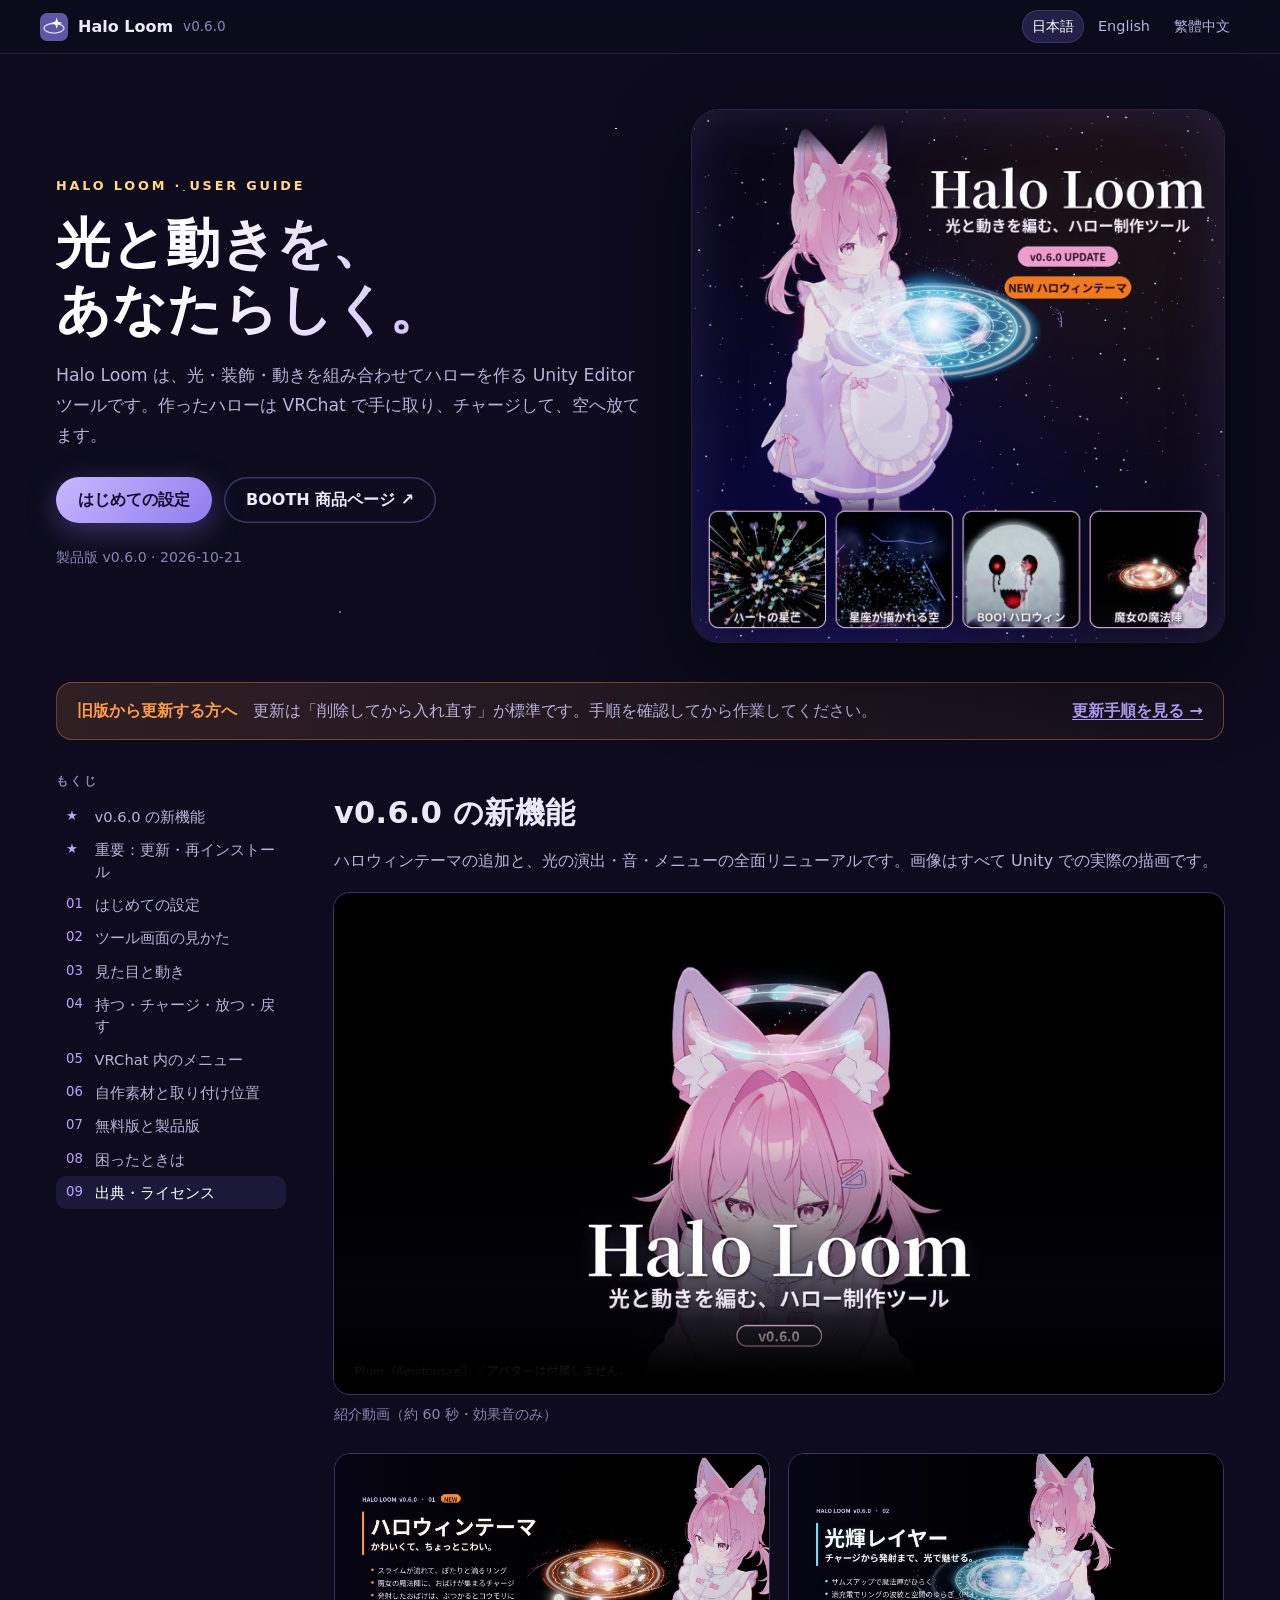
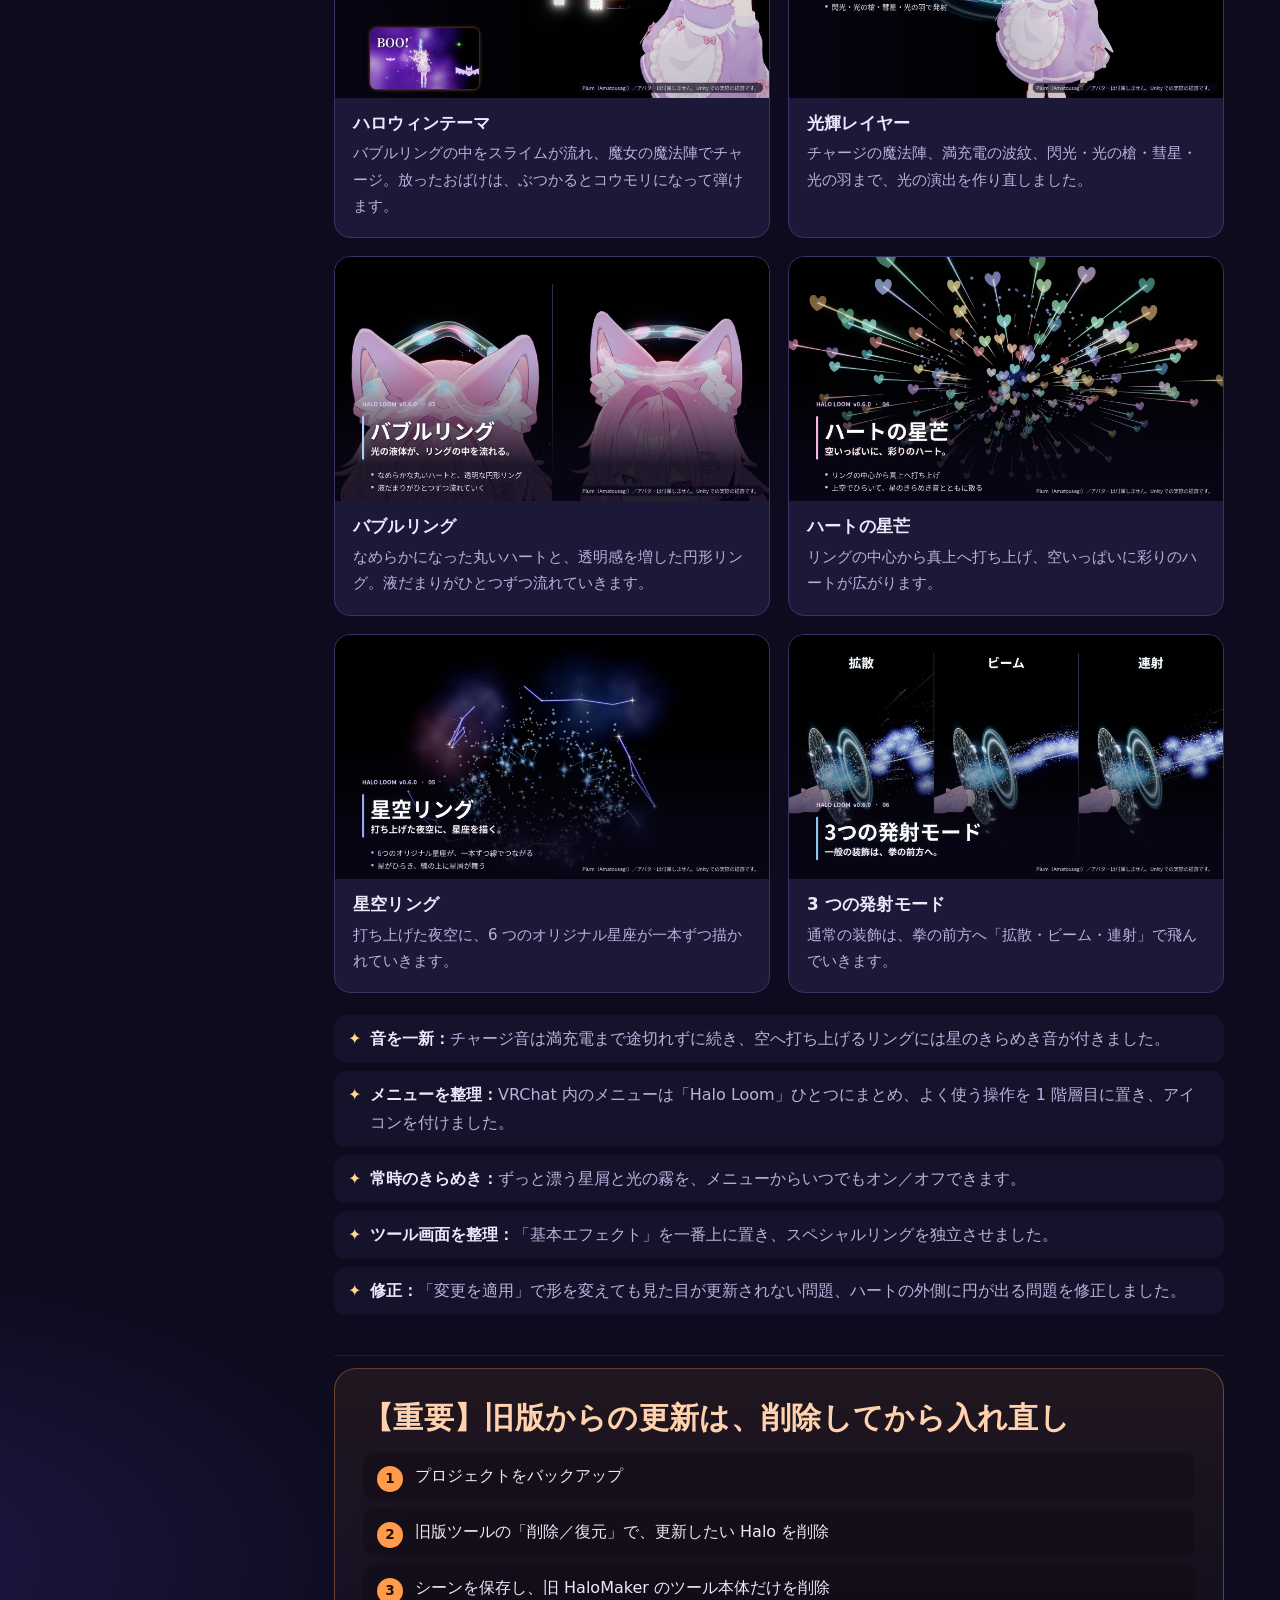
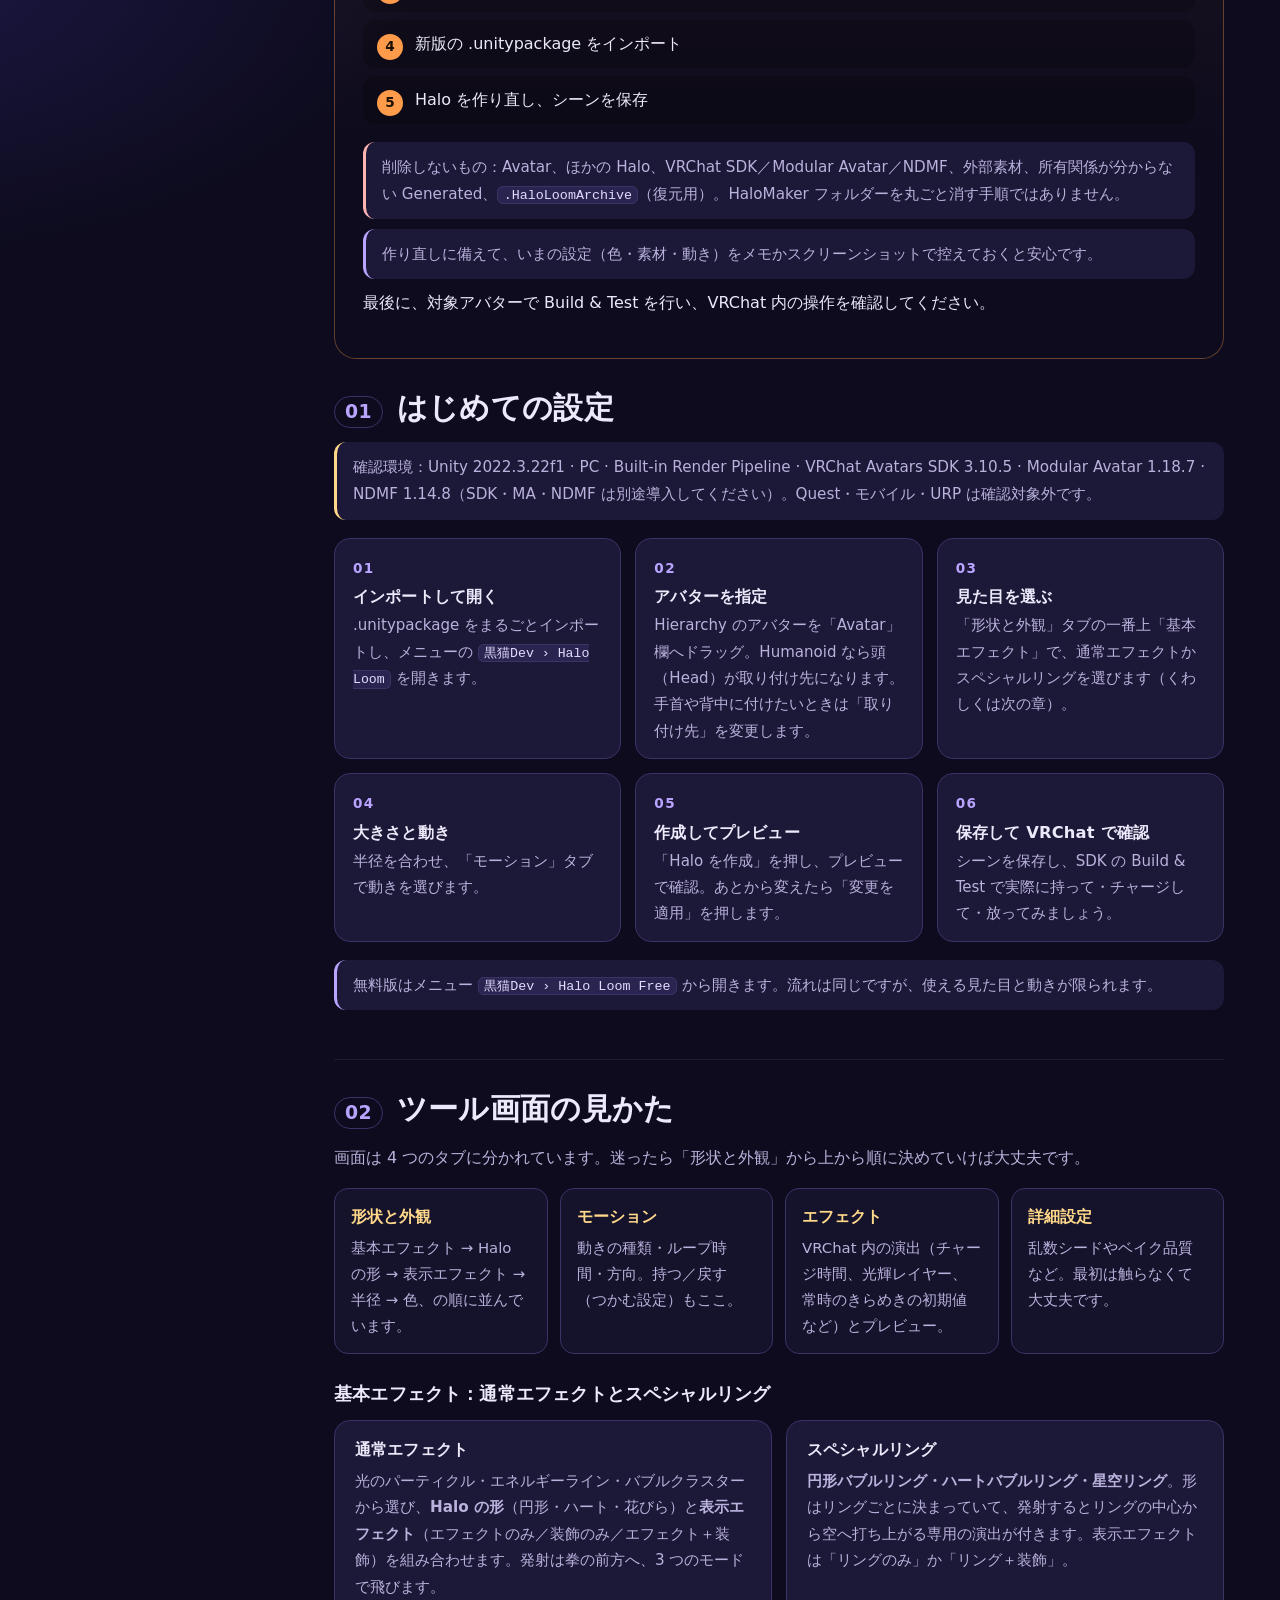
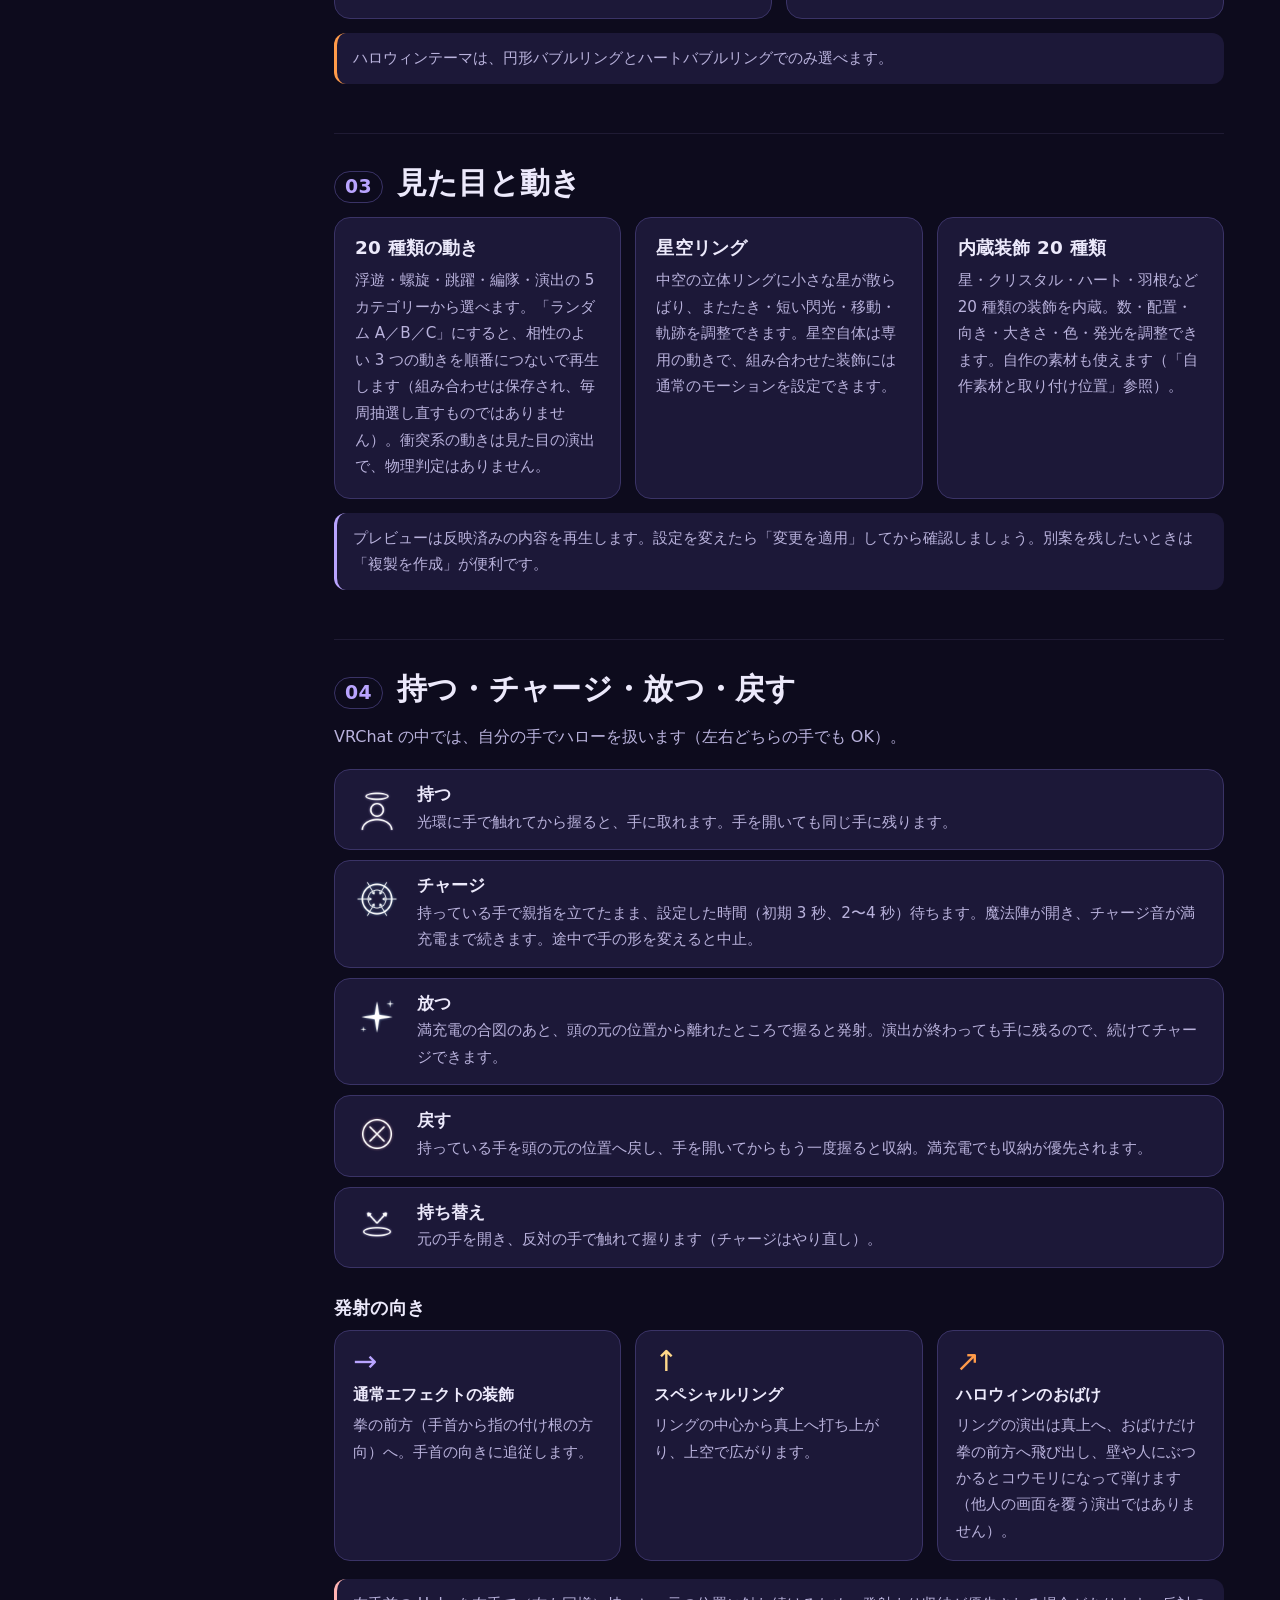
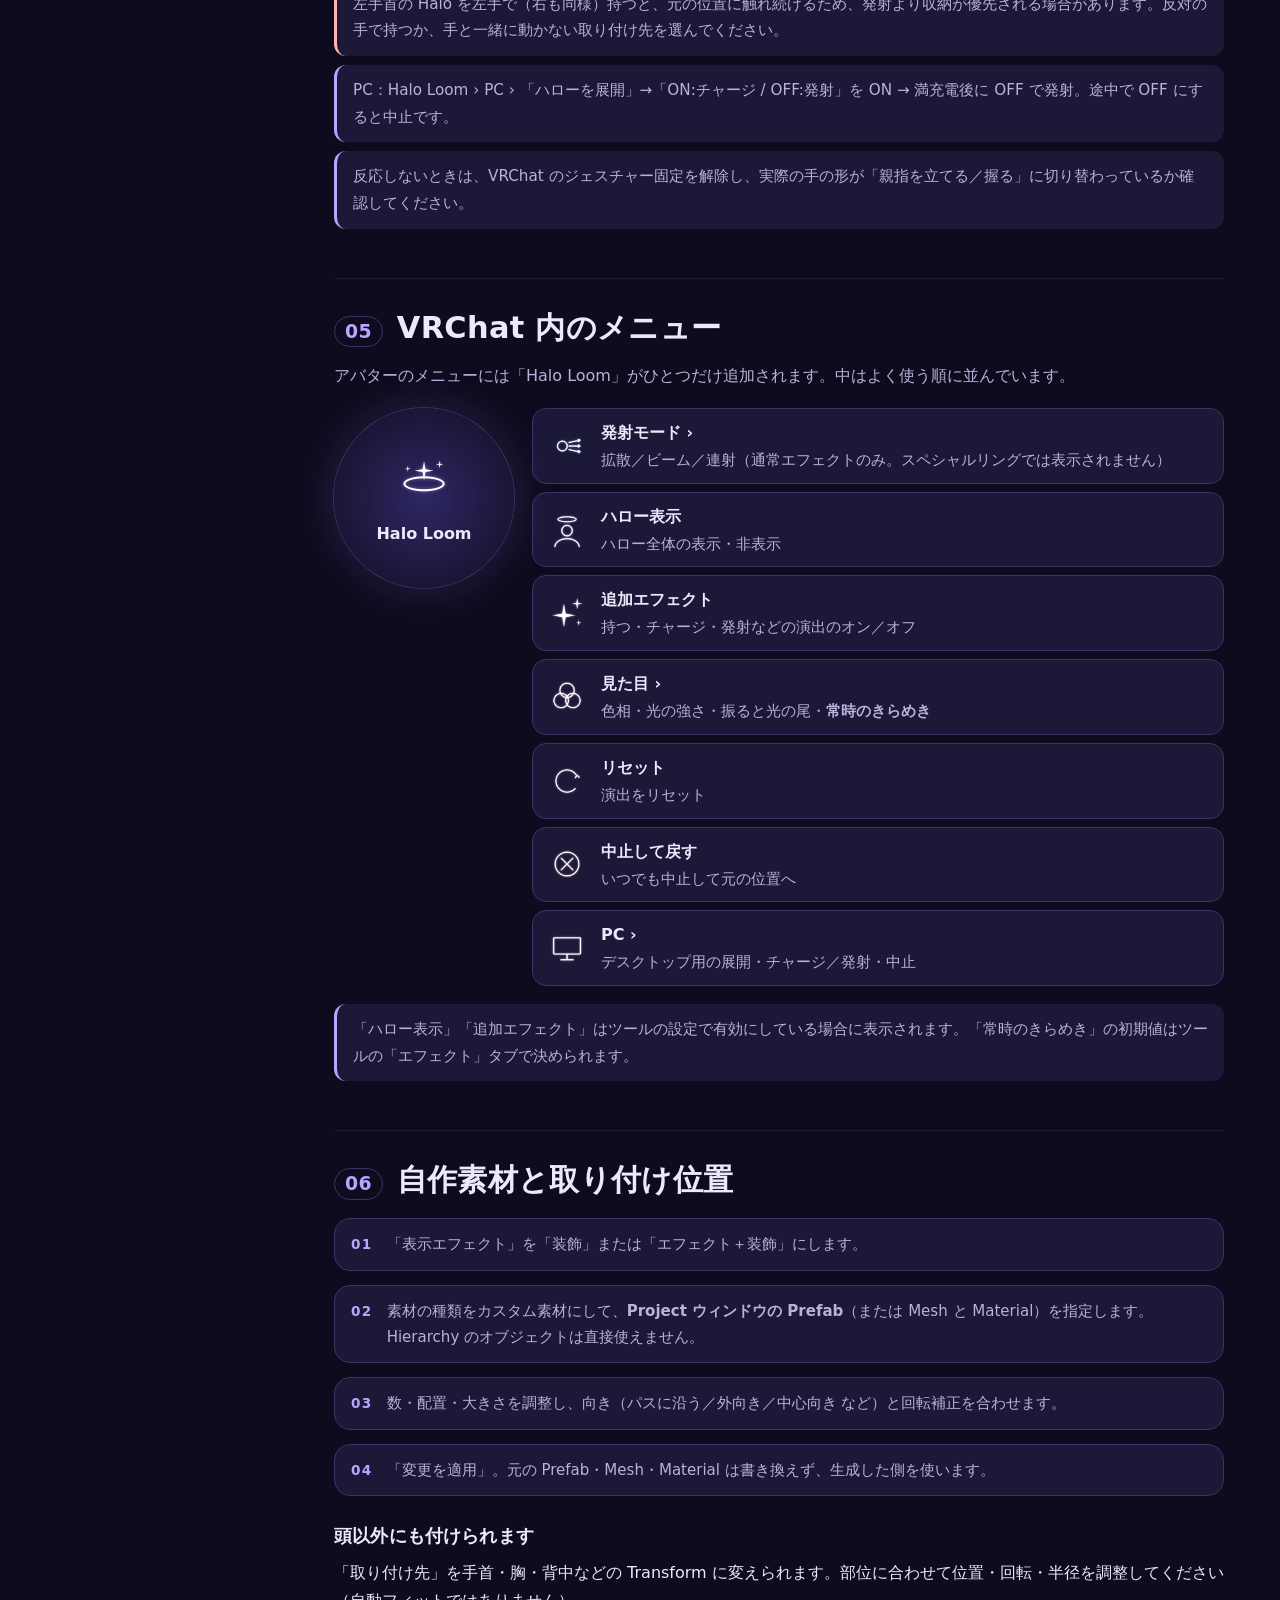
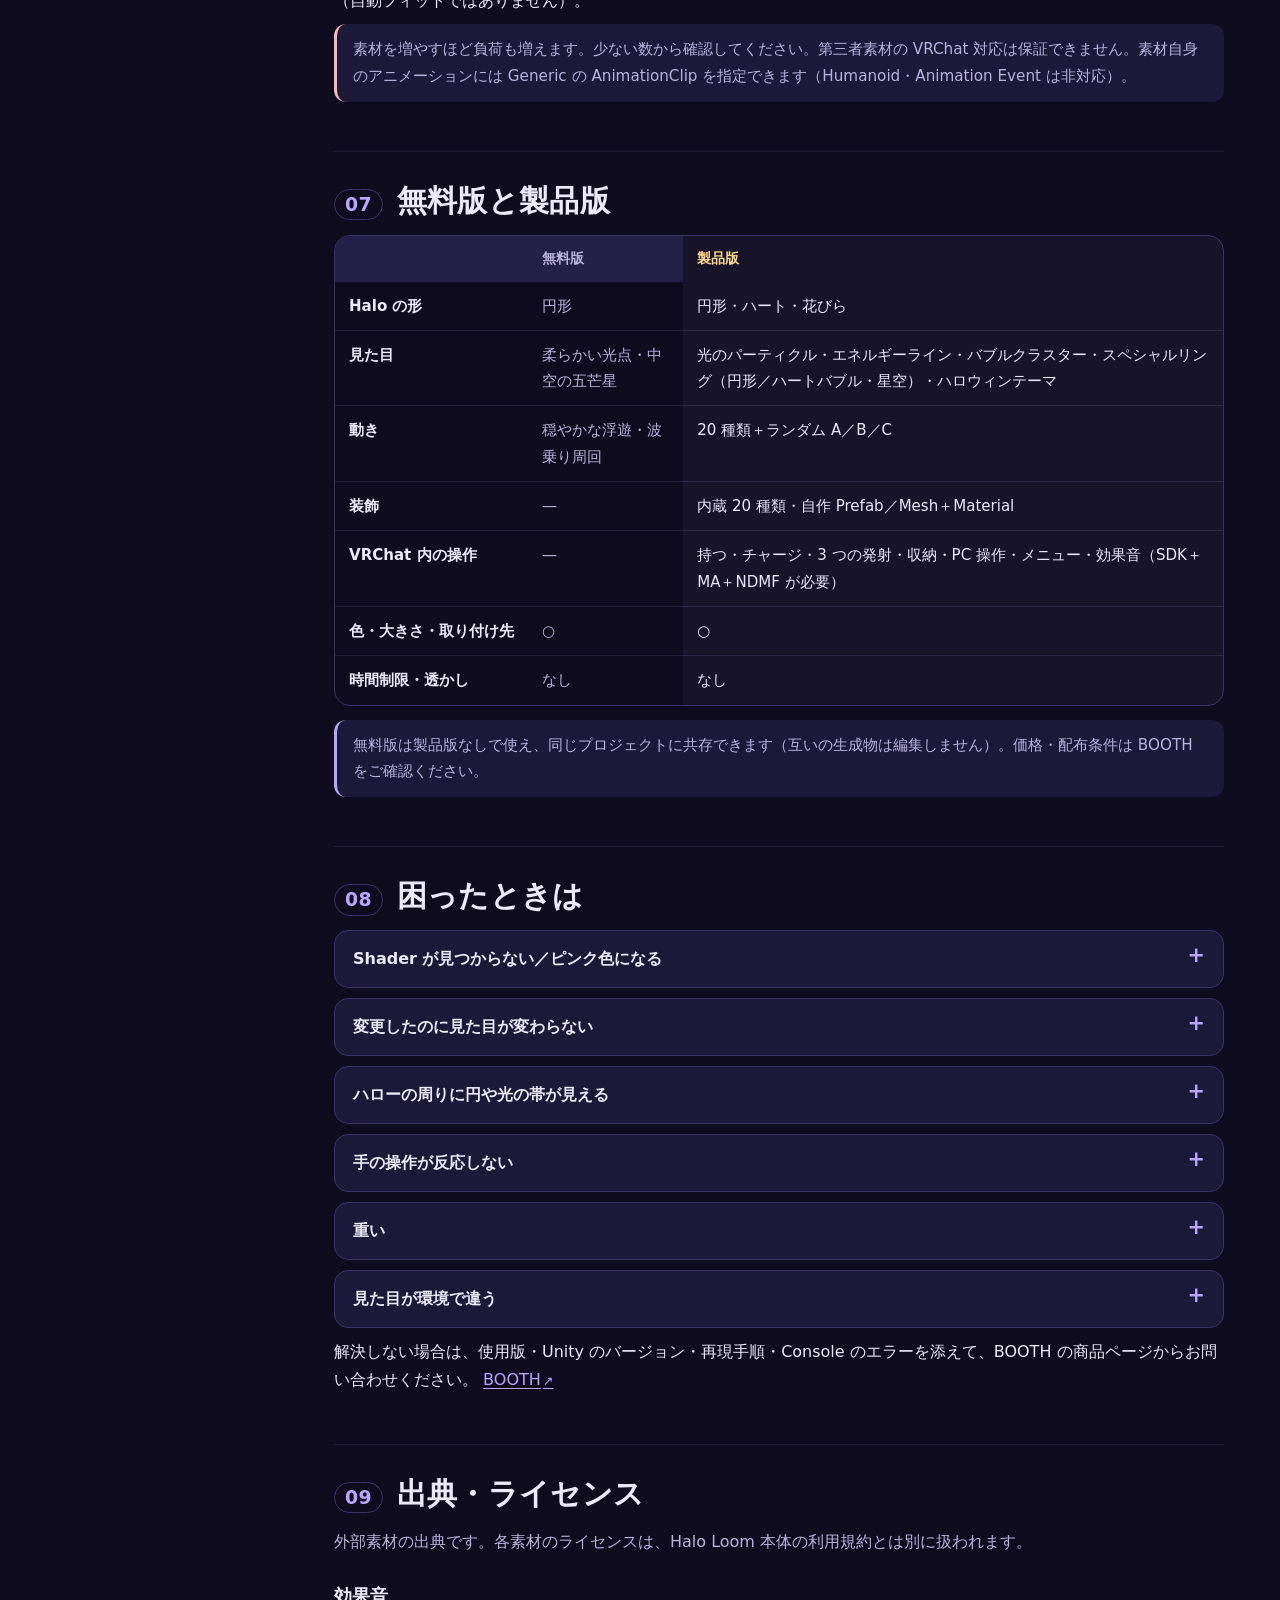
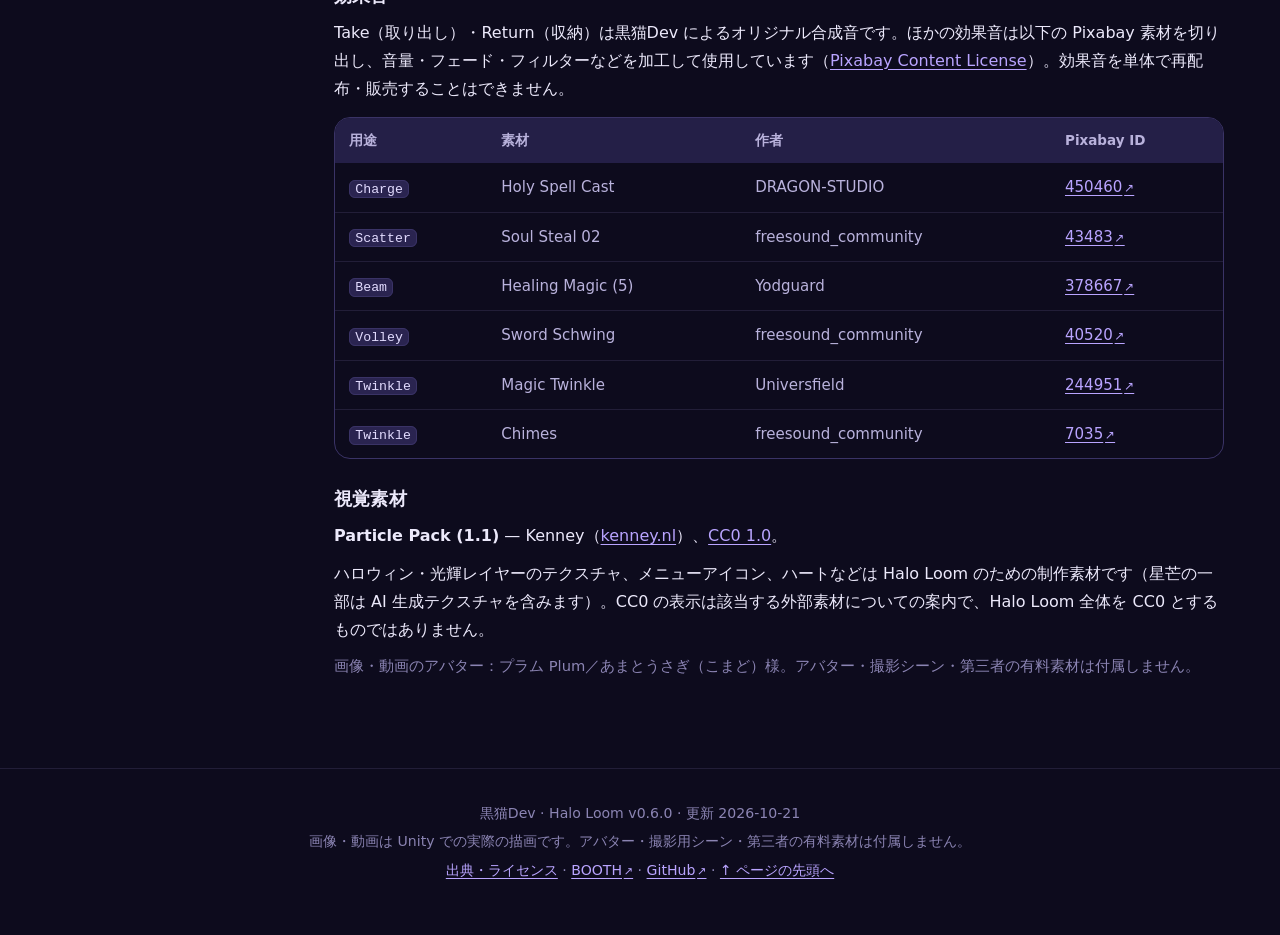
==== commit a86520d7: "Rebuild guide for Halo Loom 0.6.0 Co-Authored-By: Claude Opus 5.5 <noreply@anthropic.com> Claude-Ses" ====
--- a/index.html
+++ b/index.html
@@ -1,35 +1,77 @@
 <!doctype html>
-<html lang="ja"><head><meta charset="utf-8"><meta name="viewport" content="width=device-width,initial-scale=1"><title>Halo Loom — 使い方ガイド</title><meta name="description" content="Halo Loom は、光の粒や装飾を組み合わせてハローを作る Unity Editor ツールです。まずはひとつ作って、色・素材・動きを変えてみましょう。"><meta name="theme-color" content="#6056a1"><link rel="stylesheet" href="site.css?v=0.5.1-reinstall-20261018"><link rel="icon" href="favicon.svg" type="image/svg+xml"><link rel="alternate" hreflang="ja" href="index.html"><link rel="alternate" hreflang="en" href="en.html"><link rel="alternate" hreflang="zh-Hant" href="zh.html"><script src="gallery.js?v=0.5.1-20261018" defer></script></head>
-<body id="top"><a class="skip" href="#main">本文へ移動</a><header><div class="top"><a class="brand" href="index.html"><small>黒猫Dev</small>Halo Loom</a><nav class="languages" aria-label="Language"><a href="index.html" lang="ja" aria-current="page">JP</a><a href="en.html" lang="en">EN</a><a href="zh.html" lang="zh-Hant">ZH</a></nav></div></header>
-<section class="update-banner" aria-labelledby="update-important"><h2 id="update-important">【重要】旧版からの更新は、削除・再インストール</h2><p>プロジェクトをバックアップ → 旧版ツールで現在の Halo を削除 → 旧 HaloMaker のツール本体のみ削除 → 新版をインポート → Halo を作り直す</p><a class="button" href="#reinstall">更新手順を確認 ↓</a></section>
-<div class="hero"><div class="hero-copy"><div class="eyebrow">HALO LOOM / USER GUIDE</div><h1>光と動きを、<br>あなたらしく。</h1><p>Halo Loom は、光の粒や装飾を組み合わせてハローを作る Unity Editor ツールです。まずはひとつ作って、色・素材・動きを変えてみましょう。</p><div class="buttons"><a class="button" href="#start">はじめての設定</a><a class="button secondary" href="https://kuronekodev.booth.pm/items/8914197">BOOTH 商品ページ ↗</a></div><p class="muted">製品版 0.5.1 · 無料版は別エディション</p></div><a class="hero-image" href="assets/05-crystals.png"><img src="assets/05-crystals.png" alt="Unity で描画した、青白いクリスタルが周回する Halo" width="1024" height="1024"></a></div>
-<div class="shell"><aside><nav aria-label="このガイドの内容"><p>このガイドの内容</p><a class="nav-important" href="#reinstall">重要：更新・再インストール</a><a href="#start">01 &nbsp; はじめての設定</a><a href="#workspace">02 &nbsp; 4 つのワークスペース</a><a href="#custom">03 &nbsp; 自作素材と取り付け位置</a><a href="#motion">04 &nbsp; 見た目と動き</a><a href="#interaction">05 &nbsp; 持つ・チャージ・発射・戻す</a><a href="#editions">06 &nbsp; 無料版と製品版</a><a href="#faq">07 &nbsp; 困ったときは</a><a href="#credits">08 &nbsp; 出典・ライセンス</a></nav></aside><main id="main">
-<section id="reinstall"><h2>【重要】旧版からの更新は、削除・再インストール</h2><ol class="steps"><li><p>プロジェクトをバックアップ</p></li><li><p>旧版ツールで現在の Halo を削除</p></li><li><p>旧 HaloMaker のツール本体のみ削除</p></li><li><p>新版をインポート</p></li><li><p>Halo を作り直す</p></li></ol><p>再作成に備えて、現在の設定を先に控えてください。旧版の「削除／復元」から更新対象の Halo だけを削除し、シーンを保存してから旧ツール本体を取り外します。Avatar、他の Halo、SDK／MA／NDMF、外部素材、手動で所有関係を確認できない Generated、`.HaloLoomArchive` は削除しないでください。HaloMaker フォルダー全体を一括削除する手順ではありません。</p><p>新版は `.unitypackage` 全体をインポートし、Halo を新規作成してシーンを保存してください。最後に対象 Avatar の Build &amp; Test とゲーム内操作を確認します。</p><details><summary>既存 Halo の読み込み・適用について</summary><p>現行の0.5.0ワークスペースには、既存 Halo の読み込みと「変更を適用」で更新できる機能もあります。このページの標準更新手順では、削除してからの再インストールを案内しています。</p></details></section>
-<section id="start"><h2><span>01</span>はじめての設定</h2><p>作業前にプロジェクトをバックアップしてください。0.5.1 の開発・確認環境は Unity 2022.3.22f1 / PC / Built-in、VRChat Avatars SDK 3.10.5、Modular Avatar 1.18.7、NDMF 1.14.8 です。SDK・MA・NDMF は別途導入が必要です。最低対応版の保証や Quest / モバイル / URP 対応を示すものではありません。</p><div class="note">製品版は Editor・Shaders・Audio を含むパッケージ全体をインポートしてください。SDK / MA / NDMF 不足時は VRChat バックエンドがコンパイル対象外となり、作成・適用は使えません。SDK なしのコンパイル確認は完全な機能対応を意味しません。Shader を Editor 内へ移動しないでください。</div><ol class="steps"><li><h3>インポートして開く</h3><p>操作前にダウンロードした .unitypackage 全体をインポートします。コンパイル完了後、<code>黒猫Dev &gt; Halo Loom</code> を開きます。</p></li><li><h3>Avatar と取り付け先を指定</h3><p>「基本」で Hierarchy の Avatar ルートを Avatar 欄へドラッグします。有効な Humanoid では Head が初期の取り付け先になります。自動設定されない場合は、取り付け先の Transform を直接指定してください。</p></li><li><h3>位置と大きさを調整</h3><p>位置・回転・半径で調整します。「シーンビューで直接調整」も利用できます。まず小さめの半径から始め、頭や耳との重なりを確認しましょう。</p></li><li><h3>見た目を選ぶ</h3><p>「外観」で基本エフェクト、装飾、または両方を選択。色・数・サイズを調整します。自作素材を使う場合は、下の「自作素材と取り付け位置」を参照してください。</p></li><li><h3>動きを選ぶ</h3><p>「モーション」でカテゴリーとモーションを選び、ループ時間などを調整します。星空のみの場合は、星のまたたき・移動・軌跡を設定します。</p></li><li><h3>作成してプレビュー</h3><p>「Halo を作成」を押し、「モーションをプレビュー」で確認します。既存の Halo を編集するときは、変更を適用してからプレビューしてください。</p></li><li><h3>保存して、実際の環境で確認</h3><p>Unity のシーンを保存します。VRChat 用アバターは SDK の Build & Test でも確認してください。使用中の Halo が参照する Generated 資産は削除しないでください。</p></li></ol><div class="note">無料版の場合：開くメニューは 黒猫Dev > Halo Loom Free です。基本の流れは同じですが、使えるエフェクトやモーションが異なります。</div></section>
-<section id="workspace"><h2><span>02</span>4 つのワークスペース</h2><p>「どこに置くか」「どう見せるか」「どう動かすか」を分けて設定できます。</p><div class="workspace"><figure><h3>基本</h3><p>Avatar、取り付け先、位置、回転、半径を設定。現在の Halo を表示するボタンは Hierarchy の対象を選択・強調し、Scene ビューのズームは変えません。</p><a href="assets/01-basic-JP.png"><img loading="lazy" src="assets/01-basic-JP.png" alt="Unity の実際の画面 — 基本" width="661" height="865"></a><figcaption>画像をクリックして拡大</figcaption></figure><figure><h3>外観</h3><p>基本エフェクト・装飾・混合を選び、色、素材、数、大きさ、透明感や軌跡を調整。使える項目は選択した見た目によって変わります。</p><a href="assets/02-appearance-JP.png"><img loading="lazy" src="assets/02-appearance-JP.png" alt="Unity の実際の画面 — 外観" width="661" height="865"></a><figcaption>画像をクリックして拡大</figcaption></figure><figure><h3>モーション</h3><p>動きの種類と再生時間を設定。モーションの説明を読んで選べます。数の調整は「外観」で行います。</p><a href="assets/03-motion-JP.png"><img loading="lazy" src="assets/03-motion-JP.png" alt="Unity の実際の画面 — モーション" width="661" height="865"></a><figcaption>画像をクリックして拡大</figcaption></figure><figure><h3>詳細設定</h3><p>乱数シード、モーションの細部、演出時間、マテリアルやベイク品質など。最初は初期値のままで大丈夫です。</p><a href="assets/04-advanced-JP.png"><img loading="lazy" src="assets/04-advanced-JP.png" alt="Unity の実際の画面 — 詳細設定" width="661" height="865"></a><figcaption>画像をクリックして拡大</figcaption></figure></div><p class="muted">画像は旧 UI（2026-10-01）の操作例です。0.5.1 では表示や配置が異なる場合があります。Avatar は実際の対象を指定してください。</p></section>
-<section id="custom"><h2><span>03</span>自作素材と取り付け位置</h2><p>製品版では、星やクリスタルだけでなく、自分で作った小物も素材にできます。きれいな装飾にも、ちょっと楽しい組み合わせにも。</p><ol><li>「外観」の表示モードを装飾、または基本エフェクトと装飾の混合にします。</li><li>素材の種類をカスタム素材にして、<strong>Project ウィンドウの Prefab</strong> を指定します。Hierarchy 上のオブジェクトは直接使用できません。Prefab の代わりに Mesh と Material を指定することもできます。</li><li>装飾数、配置方法、大きさを調整します。半径は軌道の大きさ、装飾のスケールは素材自体の大きさです。</li><li>向きを「パスに沿う」「外向き」「中心向き」などから選びます。モデルの正面が合わない場合は素材の回転補正を調整します。</li><li>「モーション」で動きを選び、作成または変更を適用します。元の Prefab・Mesh・Material は変更せず、生成した側を使用します。</li></ol><h3>頭以外にも取り付けられます</h3><p>「基本」の取り付け先を手首・胸・背中などの Transform、または自分で用意したアンカーへ変更します。その部位に合わせて位置・回転・半径を調整してください。各部位に自動フィットする機能ではありません。</p><div class="note">素材を増やすほど、ポリゴン・Renderer・ParticleSystem の負荷も増えます。まず少数から確認してください。コスト表示は目安で、動的な生成や透明の重なりをすべて測定するものではありません。第三者の素材・Runtime Component の VRChat 対応は保証しません。</div><details><summary>素材自身のアニメーションを使うには？</summary><p>任意の Generic AnimationClip を「素材自身のアニメーション」に指定できます。素材をルートにした曲線が対象で、Halo の周回とは別に動かせます。Humanoid Clip、Animation Events、合わないバインディングには対応しません。Prefab に既存の Animator Controller / Animation がある場合は追加 Clip を指定せず元の構成を保つか、Controller のない素材を用意してください。第三者 Animator の Editor プレビューは保証対象外です。</p></details></section>
-<section id="motion"><h2><span>04</span>見た目と動き</h2><div class="gallery"><figure><a href="assets/02-light-trails.png"><img loading="lazy" src="assets/02-light-trails.png" alt="光の軌跡" width="1024" height="1024"></a><figcaption>光の軌跡</figcaption></figure><figure><a href="assets/04-energy-lines.png"><img loading="lazy" src="assets/04-energy-lines.png" alt="エネルギーライン" width="1024" height="1024"></a><figcaption>エネルギーライン</figcaption></figure><figure><a href="assets/03-bubbles.png"><img loading="lazy" src="assets/03-bubbles.png" alt="バブル" width="1024" height="1024"></a><figcaption>バブル</figcaption></figure><figure><a href="assets/01-starfield.png"><img loading="lazy" src="assets/01-starfield.png" alt="星空リング" width="1024" height="1024"></a><figcaption>星空リング</figcaption></figure></div><p>実際の Unity 表示による組み合わせ例です。各画像が独立した一括プリセットとして付属するわけではありません。エネルギーラインは線の太さ、バブルは透明感も調整できます。</p><h3>0.5.1 の光ときらめき</h3><div class="release-gallery"><figure><a href="assets/dev-051-light-and-sparkle-JP.jpg"><img loading="lazy" src="assets/dev-051-light-and-sparkle-JP.jpg" alt="円環・ハート・星空と装飾の光を並べた 0.5.1 の Unity 作例" width="1200" height="1200"></a><figcaption>光ときらめきの作例</figcaption></figure><figure><a href="assets/dev-051-colorful-hearts-JP.jpg"><img loading="lazy" src="assets/dev-051-colorful-hearts-JP.jpg" alt="ハート型リングから多色のハートが広がる、発射と余韻の Unity 作例" width="1200" height="1200"></a><figcaption>多色のハート、きらめく余韻</figcaption></figure></div><p class="muted">2026-10-18 の Unity Editor 実描画による作例です。画像内の説明は日本語です。画像をクリックして拡大できます。</p><h3>装飾と光点に、20 種類の動き</h3><p>穏やかな浮遊、螺旋、跳躍、編隊、演出のカテゴリーから選べます。まずは穏やかな動きでサイズを合わせ、その後に環面螺旋やホップ、収束演出を試すのがおすすめです。衝突系は見た目の演出で、物理的な衝突判定ではありません。大きい素材は重なることがあります。</p><h3>星空は、またたきと小さな移動で</h3><p>微小な四芒星が、中空の立体的なリングに分布します。外観で密度・星のサイズ・リングの厚みを、モーションでまたたき・短い閃光・移動・軌跡を調整します。星空そのものは独自の星アニメーションを使い、混合した装飾には通常のモーションを設定できます。</p><h3>ランダム A / B / C</h3><p>相性のよい候補を 3 種類以上選ぶと、異なる 3 つの動きを A → B → C の順に繋いで再生します。ループ時間は 3 段全体の長さです。組み合わせは保存され、毎周その場で抽選し直すものではありません。変更したいときは再抽選を使います。</p><div class="note">プレビューは反映済みのアニメーションを再生します。設定を変えたら適用して確認しましょう。既存の Halo を編集する前に、上部の「編集中の Halo」が目的のオブジェクトか確認してください。別案を残すときは複製を作成します。</div></section>
-<section id="interaction"><h2><span>05</span>持つ・チャージ・発射・戻す</h2><h3>0.5.1 — チャージから発射まで、もっと華やかに</h3><ul><li>装飾素材のチャージに、内側へ集まる光と、チャージ完了を知らせる穏やかな脈動を追加しました。</li><li>散射は扇状に、光束は細く集中し、連射は段階的に発射。それぞれの軌跡に合わせた彩色の噴流と、外へ広がる粒子が続きます。</li><li>ハート型リングの拡散と余韻には、色とりどりのハートがきらめきます。</li><li>装飾は光だけでなく、選んだモデル本体も飛んで戻ります。内蔵 20 種類を対象に確認しています。</li></ul><p class="muted">掲載例は Unity Editor で描画しています。VRChat Client・ヘッドセット・複数人での表示・GPU 負荷は、この更新では再検証していません。実際に使用するアバターと環境で確認してください。</p><div class="release-gallery"><figure><a href="assets/dev-051-charge-and-release-JP.jpg"><img loading="lazy" src="assets/dev-051-charge-and-release-JP.jpg" alt="装飾の集光チャージ、完了時の脈動、粒子が広がる解放の 3 段階" width="1200" height="1200"></a><figcaption>集光から、チャージ完了、解放へ</figcaption></figure><figure><a href="assets/dev-051-three-release-styles-JP.jpg"><img loading="lazy" src="assets/dev-051-three-release-styles-JP.jpg" alt="彩色粒子と装飾モデルによる拡散・ビーム・連射の 3 種類の射出" width="1200" height="1200"></a><figcaption>拡散・ビーム・連射</figcaption></figure></div><p class="muted">2026-10-18 の Unity Editor 実描画による作例です。画像内の説明は日本語です。画像をクリックして拡大できます。</p><ol><li>光環へ先に触れ、その手で握ると持ちます。手を開いても同じ手に残ります。本人の接触と手のジェスチャーを使います。</li><li>持っている手で親指を立ててチャージ（初期値3秒、2～4秒）。途中で形を変えると中止。満充電の光と音の合図後は開いてもエネルギーを保持します。</li><li>頭の元位置から離れて握ると発射。方向は拳の指関節の前方、手首に追従します。設定で拡散／ビーム／連射を選択できます。演出後も持ち続けます。</li><li>戻すには同じ手を頭の元位置に戻し、開いてからもう一度握ります。満充電でも収納が優先され、メニューは不要。握ったまま近づけるだけでは戻りません。独自 home はその元位置を使います。</li><li>持ち替えは元の手を開き、もう一方で触れて握ります。チャージはやり直します。戻した後も開いてから握ると再び取れます。手のジェスチャーが固定されている場合は解除してください。</li><li>PC：Halo Loom → PC → 展開 → チャージON → 満充電後に同じトグルOFFで発射。途中のOFFは中止。中止して戻す／リセットも利用できます。</li></ol><div class="note">旧版からの標準更新手順は、バックアップ後に旧 Halo と旧ツール本体を取り外し、新版をインポートして作り直す流れです。<a href="#reinstall">削除・再インストールの手順</a>をご確認ください。</div></section>
-<section id="editions"><h2><span>06</span>無料版と製品版</h2><div class="table-wrap"><table><thead><tr><th scope="col">内容</th><th scope="col">無料版</th><th scope="col">製品版</th></tr></thead><tbody><tr><th scope="row">基本エフェクト</th><td>光点・中空の五芒星</td><td>光点・ライン・バブル・星空</td></tr><tr><th scope="row">モーション</th><td>穏やかな浮遊 / 波乗り周回</td><td>20 種類 + ランダム A/B/C</td></tr><tr><th scope="row">軌道</th><td>円形</td><td>円形 / ハート / 花形</td></tr><tr><th scope="row">内蔵装飾・自作素材</th><td>なし</td><td>20 種類の装飾、Prefab / Mesh + Material</td></tr><tr><th scope="row">取り付け位置・色・サイズ</th><td>調整可能</td><td>調整可能</td></tr><tr><th scope="row">ゲーム内インタラクション</th><td>含まれません</td><td>本人の持ち替え・チャージ・射出・頭上収納／PC 操作。SDK + MA + NDMF が必要</td></tr><tr><th scope="row">時間制限・透かし</th><td>なし</td><td>なし</td></tr></tbody></table></div><p class="muted">無料版は製品版なしで使用できます。同じプロジェクトで共存できますが、両版は互いの生成物を編集しません。価格・配布条件は BOOTH 商品ページをご確認ください。</p></section>
-<section id="faq"><h2><span>07</span>困ったときは</h2><details><summary>Shader が見つからない / ピンク色になる</summary><p>パッケージに Editor と Shaders の両方が入っているか確認し、完全なパッケージを再インポートしてください。製品版の場所は Assets/黒猫Dev/HaloMaker、無料版は Assets/黒猫Dev/HaloLoomFree です。Shader は Editor の外に置きます。改善しない場合は Console の Shader エラーと使用環境を添えてご連絡ください。</p></details><details><summary>既存の Halo が見つからない</summary><p>Hierarchy で目的の Halo 本体を選択し、ウィンドウ上部の編集対象を確認してください。複数ある場合は個別に選びます。見つからないまま新規作成すると重複するため、先に選択と Avatar の指定を確認しましょう。旧形式が読み取り専用の場合、既存物は残したまま新しい Halo を設定します。</p></details><details><summary>変更したのにプレビューが変わらない</summary><p>変更を適用してからプレビューしてください。即時反映をオフにしている場合、欄を変えるだけでは生成物は更新されません。編集中の対象も確認してください。</p></details><details><summary>手の操作が反応しない</summary><p>ジェスチャーを解除し、本人の手で光環へ触れた後に握ってください。親指を立てるとチャージ、満充電後に元位置から離れて握ると発射します。元位置で開いて握ると戻ります。変更後は適用・保存し Build & Test で確認してください。通常のアニメーションプレビューは Client の手操作を再現しません。</p></details><details><summary>重い / 素材が重なりすぎる</summary><p>まず装飾数・星の密度を下げ、軽い素材で確認します。自作 Prefab 内のパーティクルや複数の Renderer、透明の重なりにも注意してください。負荷警告は FPS の保証や完全な性能診断ではありません。</p></details><details><summary>更新・削除するときに気をつけることは？</summary><p>旧版からの標準更新手順は、バックアップ後に旧 Halo と旧ツール本体を取り外し、新版をインポートして作り直す流れです。<a href="#reinstall">削除・再インストールの手順</a>をご確認ください。</p></details><details><summary>どの環境でも同じ見た目になりますか？</summary><p>画像は Unity Editor / Built-in / DX11 での表示です。ワールドの明るさ、カメラ、透明の重なりなどで見え方は変わります。Quest・モバイル・URP などすべての環境への対応を意味しません。対象アバターと実際の利用環境で確認してください。</p></details><p>解決しない場合は、使用版・Unity のバージョン・再現手順・Console のエラーを添えて、商品ページからお問い合わせください。 <a href="https://kuronekodev.booth.pm/items/8914197">BOOTH 商品ページ ↗</a></p><p class="back"><a href="#top">↑ ページの先頭へ</a></p></section>
-<section id="credits" lang="ja">
-  <h2><span>08</span>出典・ライセンス</h2>
-  <p>外部素材の出典とライセンスは以下のとおりです。各素材のライセンスは、Halo Loom 本体やアバターなどの利用条件とは別に扱ってください。</p>
-  <h3>操作音の出典</h3>
-  <p>収録する7つの操作音は、以下の CC0 1.0 素材から切り出し、フィルター、音量調整、フェードと、一部の重ね合わせ・ピッチ調整を行ったものです。編集済みの操作音のみを収録し、元の音源パック全体は同梱していません。</p>
-  <ul>
-    <li><strong>Magical Mystery Spell Burst</strong> — 作者: CVLTIV8R; <a href="https://freesound.org/people/CVLTIV8R/sounds/814946/" target="_blank" rel="noopener noreferrer">出典</a>; <a href="https://creativecommons.org/publicdomain/zero/1.0/" target="_blank" rel="noopener noreferrer">CC0 1.0 Universal</a>; 使用先: Charge.</li>
-    <li><strong>Magic Potion FX</strong> — 作者: CVLTIV8R; <a href="https://freesound.org/people/CVLTIV8R/sounds/813142/" target="_blank" rel="noopener noreferrer">出典</a>; <a href="https://creativecommons.org/publicdomain/zero/1.0/" target="_blank" rel="noopener noreferrer">CC0 1.0 Universal</a>; 使用先: Take, Charge, Ready, Beam, Return.</li>
-    <li><strong>Atmospheric Interaction Sound Pack</strong> — 作者: legoluft (投稿者: qubodup); <a href="https://opengameart.org/node/3371" target="_blank" rel="noopener noreferrer">出典</a>; <a href="https://creativecommons.org/publicdomain/zero/1.0/" target="_blank" rel="noopener noreferrer">CC0 1.0 Universal</a>; 使用先: Ready, Scatter, Beam, Volley. 使用した元ファイル: space/link.wav, space/anchor_action.wav, space/magnet_action.wav.</li>
-  </ul>
-  <h3>外部の視覚素材</h3>
-  <p><strong>Particle Pack (1.1)</strong> — Kenney Vleugels (Kenney.nl). <a href="https://kenney.nl/" target="_blank" rel="noopener noreferrer">Kenney 公式サイト</a>; <a href="https://creativecommons.org/publicdomain/zero/1.0/" target="_blank" rel="noopener noreferrer">CC0 1.0 Universal</a>.</p>
-  <p>Kenney Particle Pack (1.1) の CC0 パーティクルテクスチャを使用しています。</p>
-  
-  <p>フィルターテンプレートの追加クレジット: Indigo Ray, Craig Nisbet, Zoltan Erdokovy, Heliagon, ThreeDee, Killst4r, Tim2501.</p>
-  <h3>Halo Loom の制作素材</h3>
-  <p>Halo Loom 用の星芒の一部は AI 生成テクスチャです。ハートは手続き型の自作素材、その他の Mesh・Material・Animator・流体 Shader は Halo Loom の制作素材です。</p>
-  <p>上記の CC0 表示は、該当する外部素材の案内です。Halo Loom 全体を CC0 とする表示ではなく、第三者素材の新たな再ライセンスを行うものでもありません。</p>
-</section>
-
-</main></div><footer class="footer"><p>黒猫Dev · Halo Loom<br>更新 2026-10-18 · 製品版 0.5.1</p><p>画像は使用例です。アバター・撮影用シーン・第三者の有料参考素材は付属しません。<br><a href="#credits">出典・ライセンス</a> · <a href="https://github.com/kuroneko11375/halo-loom-guide">GitHub</a> · <a href="https://kuronekodev.booth.pm/items/8914197">BOOTH</a></p></footer><dialog id="image-viewer" aria-label="画像を拡大"><button type="button" class="image-viewer-close" aria-label="画像を閉じる" autofocus>×</button><figure><img id="image-viewer-image" alt=""><figcaption id="image-viewer-caption"></figcaption></figure></dialog></body></html>+<html lang="ja">
+<head>
+<meta charset="utf-8">
+<meta name="viewport" content="width=device-width,initial-scale=1">
+<title>Halo Loom 使い方ガイド</title>
+<meta name="description" content="Unity でハローを作り、VRChat で持って・チャージして・放てる Halo Loom の公式ガイドです。">
+<meta name="color-scheme" content="dark">
+<meta property="og:title" content="Halo Loom 使い方ガイド">
+<meta property="og:description" content="Unity でハローを作り、VRChat で持って・チャージして・放てる Halo Loom の公式ガイドです。">
+<meta property="og:image" content="https://kuroneko11375.github.io/halo-loom-guide/assets/v060/main.jpg">
+<meta property="og:type" content="website">
+<link rel="alternate" hreflang="ja" href="https://kuroneko11375.github.io/halo-loom-guide/">
+<link rel="alternate" hreflang="en" href="https://kuroneko11375.github.io/halo-loom-guide/en.html">
+<link rel="alternate" hreflang="zh-Hant" href="https://kuroneko11375.github.io/halo-loom-guide/zh.html">
+<link rel="icon" href="favicon.svg" type="image/svg+xml">
+<link rel="stylesheet" href="site.css">
+<script src="gallery.js" defer></script>
+</head>
+<body id="top">
+<a class="skip" href="#main">本文へ移動</a>
+<header class="bar"><a class="brand" href="#top"><img src="favicon.svg" alt="" width="28" height="28">Halo Loom <span>v0.6.0</span></a><nav class="langs" aria-label="Language"><a href="index.html" aria-current="page" hreflang="ja">日本語</a><a href="en.html" hreflang="en">English</a><a href="zh.html" hreflang="zh-Hant">繁體中文</a></nav></header>
+<div class="hero"><div class="sky" aria-hidden="true"></div>
+<div class="hero-copy"><p class="eyebrow">HALO LOOM · USER GUIDE</p><h1>光と動きを、<br>あなたらしく。</h1><p class="lead">Halo Loom は、光・装飾・動きを組み合わせてハローを作る Unity Editor ツールです。作ったハローは VRChat で手に取り、チャージして、空へ放てます。</p>
+<div class="buttons"><a class="btn" href="#start">はじめての設定</a><a class="btn ghost" href="https://kuronekodev.booth.pm/items/8914197" target="_blank" rel="noopener">BOOTH 商品ページ ↗</a></div>
+<p class="badge">製品版 v0.6.0 · 2026-10-21</p></div>
+<a class="hero-art zoom" href="assets/v060/main.jpg" data-caption="Halo Loom v0.6.0 のメイン画像"><img src="assets/v060/main.jpg" alt="Halo Loom v0.6.0 のメイン画像" width="1200" height="1200" fetchpriority="high"></a></div>
+<aside class="banner"><strong>旧版から更新する方へ</strong><span>更新は「削除してから入れ直す」が標準です。手順を確認してから作業してください。</span><a href="#reinstall">更新手順を見る →</a></aside>
+<div class="layout">
+<nav class="toc" aria-label="もくじ"><p>もくじ</p><ol><li><a href="#new"><span class="num">★</span>v0.6.0 の新機能</a></li><li><a href="#reinstall"><span class="num">★</span>重要：更新・再インストール</a></li><li><a href="#start"><span class="num">01</span>はじめての設定</a></li><li><a href="#workspace"><span class="num">02</span>ツール画面の見かた</a></li><li><a href="#motion"><span class="num">03</span>見た目と動き</a></li><li><a href="#interaction"><span class="num">04</span>持つ・チャージ・放つ・戻す</a></li><li><a href="#menu"><span class="num">05</span>VRChat 内のメニュー</a></li><li><a href="#custom"><span class="num">06</span>自作素材と取り付け位置</a></li><li><a href="#editions"><span class="num">07</span>無料版と製品版</a></li><li><a href="#faq"><span class="num">08</span>困ったときは</a></li><li><a href="#credits"><span class="num">09</span>出典・ライセンス</a></li></ol></nav>
+<main id="main">
+<section id="new" class="sec "><h2>v0.6.0 の新機能</h2><p class="lead">ハロウィンテーマの追加と、光の演出・音・メニューの全面リニューアルです。画像はすべて Unity での実際の描画です。</p>
+<figure class="video"><video controls preload="none" playsinline poster="assets/v060/pv-poster.jpg" width="1280" height="720"><source src="assets/v060/pv.mp4" type="video/mp4"></video><figcaption>紹介動画（約 60 秒・効果音のみ）</figcaption></figure>
+<div class="cards"><article class="card"><a class="zoom" href="assets/v060/01_halloween.jpg" data-caption="ハロウィンテーマ"><img src="assets/v060/01_halloween.jpg" alt="ハロウィンテーマ" width="1600" height="900" loading="lazy"></a><h3>ハロウィンテーマ</h3><p>バブルリングの中をスライムが流れ、魔女の魔法陣でチャージ。放ったおばけは、ぶつかるとコウモリになって弾けます。</p></article><article class="card"><a class="zoom" href="assets/v060/02_charge.jpg" data-caption="光輝レイヤー"><img src="assets/v060/02_charge.jpg" alt="光輝レイヤー" width="1600" height="900" loading="lazy"></a><h3>光輝レイヤー</h3><p>チャージの魔法陣、満充電の波紋、閃光・光の槍・彗星・光の羽まで、光の演出を作り直しました。</p></article><article class="card"><a class="zoom" href="assets/v060/03_bubble.jpg" data-caption="バブルリング"><img src="assets/v060/03_bubble.jpg" alt="バブルリング" width="1600" height="900" loading="lazy"></a><h3>バブルリング</h3><p>なめらかになった丸いハートと、透明感を増した円形リング。液だまりがひとつずつ流れていきます。</p></article><article class="card"><a class="zoom" href="assets/v060/04_heartburst.jpg" data-caption="ハートの星芒"><img src="assets/v060/04_heartburst.jpg" alt="ハートの星芒" width="1600" height="900" loading="lazy"></a><h3>ハートの星芒</h3><p>リングの中心から真上へ打ち上げ、空いっぱいに彩りのハートが広がります。</p></article><article class="card"><a class="zoom" href="assets/v060/05_starfield.jpg" data-caption="星空リング"><img src="assets/v060/05_starfield.jpg" alt="星空リング" width="1600" height="900" loading="lazy"></a><h3>星空リング</h3><p>打ち上げた夜空に、6 つのオリジナル星座が一本ずつ描かれていきます。</p></article><article class="card"><a class="zoom" href="assets/v060/06_modes.jpg" data-caption="3 つの発射モード"><img src="assets/v060/06_modes.jpg" alt="3 つの発射モード" width="1600" height="900" loading="lazy"></a><h3>3 つの発射モード</h3><p>通常の装飾は、拳の前方へ「拡散・ビーム・連射」で飛んでいきます。</p></article></div>
+<ul class="more"><li><strong>音を一新：</strong>チャージ音は満充電まで途切れずに続き、空へ打ち上げるリングには星のきらめき音が付きました。</li><li><strong>メニューを整理：</strong>VRChat 内のメニューは「Halo Loom」ひとつにまとめ、よく使う操作を 1 階層目に置き、アイコンを付けました。</li><li><strong>常時のきらめき：</strong>ずっと漂う星屑と光の霧を、メニューからいつでもオン／オフできます。</li><li><strong>ツール画面を整理：</strong>「基本エフェクト」を一番上に置き、スペシャルリングを独立させました。</li><li><strong>修正：</strong>「変更を適用」で形を変えても見た目が更新されない問題、ハートの外側に円が出る問題を修正しました。</li></ul></section>
+<section id="reinstall" class="sec alert"><h2>【重要】旧版からの更新は、削除してから入れ直し</h2><ol class="flow"><li>プロジェクトをバックアップ</li><li>旧版ツールの「削除／復元」で、更新したい Halo を削除</li><li>シーンを保存し、旧 HaloMaker のツール本体だけを削除</li><li>新版の .unitypackage をインポート</li><li>Halo を作り直し、シーンを保存</li></ol>
+<p class="note warn">削除しないもの：Avatar、ほかの Halo、VRChat SDK／Modular Avatar／NDMF、外部素材、所有関係が分からない Generated、<code>.HaloLoomArchive</code>（復元用）。HaloMaker フォルダーを丸ごと消す手順ではありません。</p><p class="note">作り直しに備えて、いまの設定（色・素材・動き）をメモかスクリーンショットで控えておくと安心です。</p><p>最後に、対象アバターで Build &amp; Test を行い、VRChat 内の操作を確認してください。</p></section>
+<section id="start" class="sec "><h2><span class="num">01</span>はじめての設定</h2><p class="note env">確認環境：Unity 2022.3.22f1 · PC · Built-in Render Pipeline · VRChat Avatars SDK 3.10.5 · Modular Avatar 1.18.7 · NDMF 1.14.8（SDK・MA・NDMF は別途導入してください）。Quest・モバイル・URP は確認対象外です。</p>
+<ol class="steps"><li><h3>インポートして開く</h3><p>.unitypackage をまるごとインポートし、メニューの <code>黒猫Dev › Halo Loom</code> を開きます。</p></li><li><h3>アバターを指定</h3><p>Hierarchy のアバターを「Avatar」欄へドラッグ。Humanoid なら頭（Head）が取り付け先になります。手首や背中に付けたいときは「取り付け先」を変更します。</p></li><li><h3>見た目を選ぶ</h3><p>「形状と外観」タブの一番上「基本エフェクト」で、通常エフェクトかスペシャルリングを選びます（くわしくは次の章）。</p></li><li><h3>大きさと動き</h3><p>半径を合わせ、「モーション」タブで動きを選びます。</p></li><li><h3>作成してプレビュー</h3><p>「Halo を作成」を押し、プレビューで確認。あとから変えたら「変更を適用」を押します。</p></li><li><h3>保存して VRChat で確認</h3><p>シーンを保存し、SDK の Build &amp; Test で実際に持って・チャージして・放ってみましょう。</p></li></ol>
+<p class="note">無料版はメニュー <code>黒猫Dev › Halo Loom Free</code> から開きます。流れは同じですが、使える見た目と動きが限られます。</p></section>
+<section id="workspace" class="sec "><h2><span class="num">02</span>ツール画面の見かた</h2><p class="lead">画面は 4 つのタブに分かれています。迷ったら「形状と外観」から上から順に決めていけば大丈夫です。</p>
+<dl class="tabs"><div><dt>形状と外観</dt><dd>基本エフェクト → Halo の形 → 表示エフェクト → 半径 → 色、の順に並んでいます。</dd></div><div><dt>モーション</dt><dd>動きの種類・ループ時間・方向。持つ／戻す（つかむ設定）もここ。</dd></div><div><dt>エフェクト</dt><dd>VRChat 内の演出（チャージ時間、光輝レイヤー、常時のきらめきの初期値など）とプレビュー。</dd></div><div><dt>詳細設定</dt><dd>乱数シードやベイク品質など。最初は触らなくて大丈夫です。</dd></div></dl>
+<h3>基本エフェクト：通常エフェクトとスペシャルリング</h3>
+<div class="split"><div class="panel"><h4>通常エフェクト</h4><p>光のパーティクル・エネルギーライン・バブルクラスターから選び、<strong>Halo の形</strong>（円形・ハート・花びら）と<strong>表示エフェクト</strong>（エフェクトのみ／装飾のみ／エフェクト＋装飾）を組み合わせます。発射は拳の前方へ、3 つのモードで飛びます。</p></div><div class="panel"><h4>スペシャルリング</h4><p><strong>円形バブルリング・ハートバブルリング・星空リング</strong>。形はリングごとに決まっていて、発射するとリングの中心から空へ打ち上がる専用の演出が付きます。表示エフェクトは「リングのみ」か「リング＋装飾」。</p></div></div>
+<p class="note pumpkin">ハロウィンテーマは、円形バブルリングとハートバブルリングでのみ選べます。</p></section>
+<section id="motion" class="sec "><h2><span class="num">03</span>見た目と動き</h2><div class="split three">
+<div class="panel"><h3>20 種類の動き</h3><p>浮遊・螺旋・跳躍・編隊・演出の 5 カテゴリーから選べます。「ランダム A／B／C」にすると、相性のよい 3 つの動きを順番につないで再生します（組み合わせは保存され、毎周抽選し直すものではありません）。衝突系の動きは見た目の演出で、物理判定はありません。</p></div>
+<div class="panel"><h3>星空リング</h3><p>中空の立体リングに小さな星が散らばり、またたき・短い閃光・移動・軌跡を調整できます。星空自体は専用の動きで、組み合わせた装飾には通常のモーションを設定できます。</p></div>
+<div class="panel"><h3>内蔵装飾 20 種類</h3><p>星・クリスタル・ハート・羽根など 20 種類の装飾を内蔵。数・配置・向き・大きさ・色・発光を調整できます。自作の素材も使えます（「自作素材と取り付け位置」参照）。</p></div></div>
+<p class="note">プレビューは反映済みの内容を再生します。設定を変えたら「変更を適用」してから確認しましょう。別案を残したいときは「複製を作成」が便利です。</p></section>
+<section id="interaction" class="sec "><h2><span class="num">04</span>持つ・チャージ・放つ・戻す</h2><p class="lead">VRChat の中では、自分の手でハローを扱います（左右どちらの手でも OK）。</p>
+<ol class="cycle"><li><img src="assets/icons/ShowHalo.png" alt="" width="56" height="56" loading="lazy"><div><h3>持つ</h3><p>光環に手で触れてから握ると、手に取れます。手を開いても同じ手に残ります。</p></div></li><li><img src="assets/icons/Charge.png" alt="" width="56" height="56" loading="lazy"><div><h3>チャージ</h3><p>持っている手で親指を立てたまま、設定した時間（初期 3 秒、2〜4 秒）待ちます。魔法陣が開き、チャージ音が満充電まで続きます。途中で手の形を変えると中止。</p></div></li><li><img src="assets/icons/ModeStar.png" alt="" width="56" height="56" loading="lazy"><div><h3>放つ</h3><p>満充電の合図のあと、頭の元の位置から離れたところで握ると発射。演出が終わっても手に残るので、続けてチャージできます。</p></div></li><li><img src="assets/icons/Cancel.png" alt="" width="56" height="56" loading="lazy"><div><h3>戻す</h3><p>持っている手を頭の元の位置へ戻し、手を開いてからもう一度握ると収納。満充電でも収納が優先されます。</p></div></li><li><img src="assets/icons/Expand.png" alt="" width="56" height="56" loading="lazy"><div><h3>持ち替え</h3><p>元の手を開き、反対の手で触れて握ります（チャージはやり直し）。</p></div></li></ol>
+<h3>発射の向き</h3>
+<div class="dirs"><div class="dir d0"><span class="arrow" aria-hidden="true">→</span><h4>通常エフェクトの装飾</h4><p>拳の前方（手首から指の付け根の方向）へ。手首の向きに追従します。</p></div><div class="dir d1"><span class="arrow" aria-hidden="true">↑</span><h4>スペシャルリング</h4><p>リングの中心から真上へ打ち上がり、上空で広がります。</p></div><div class="dir d2"><span class="arrow" aria-hidden="true">↗</span><h4>ハロウィンのおばけ</h4><p>リングの演出は真上へ、おばけだけ拳の前方へ飛び出し、壁や人にぶつかるとコウモリになって弾けます（他人の画面を覆う演出ではありません）。</p></div></div>
+<p class="note warn">左手首の Halo を左手で（右も同様）持つと、元の位置に触れ続けるため、発射より収納が優先される場合があります。反対の手で持つか、手と一緒に動かない取り付け先を選んでください。</p><p class="note">PC：Halo Loom › PC › 「ハローを展開」→「ON:チャージ / OFF:発射」を ON → 満充電後に OFF で発射。途中で OFF にすると中止です。</p><p class="note">反応しないときは、VRChat のジェスチャー固定を解除し、実際の手の形が「親指を立てる／握る」に切り替わっているか確認してください。</p></section>
+<section id="menu" class="sec "><h2><span class="num">05</span>VRChat 内のメニュー</h2><p class="lead">アバターのメニューには「Halo Loom」がひとつだけ追加されます。中はよく使う順に並んでいます。</p>
+<div class="radial"><div class="root"><img src="assets/icons/HaloLoom.png" alt="" width="64" height="64"><span>Halo Loom</span></div>
+<ul><li><img src="assets/icons/Modes.png" alt="" width="44" height="44" loading="lazy"><div><strong>発射モード ›</strong><span>拡散／ビーム／連射（通常エフェクトのみ。スペシャルリングでは表示されません）</span></div></li><li><img src="assets/icons/ShowHalo.png" alt="" width="44" height="44" loading="lazy"><div><strong>ハロー表示</strong><span>ハロー全体の表示・非表示</span></div></li><li><img src="assets/icons/Effects.png" alt="" width="44" height="44" loading="lazy"><div><strong>追加エフェクト</strong><span>持つ・チャージ・発射などの演出のオン／オフ</span></div></li><li><img src="assets/icons/Look.png" alt="" width="44" height="44" loading="lazy"><div><strong>見た目 ›</strong><span>色相・光の強さ・振ると光の尾・<strong>常時のきらめき</strong></span></div></li><li><img src="assets/icons/Reset.png" alt="" width="44" height="44" loading="lazy"><div><strong>リセット</strong><span>演出をリセット</span></div></li><li><img src="assets/icons/Cancel.png" alt="" width="44" height="44" loading="lazy"><div><strong>中止して戻す</strong><span>いつでも中止して元の位置へ</span></div></li><li><img src="assets/icons/PC.png" alt="" width="44" height="44" loading="lazy"><div><strong>PC ›</strong><span>デスクトップ用の展開・チャージ／発射・中止</span></div></li></ul></div>
+<p class="note">「ハロー表示」「追加エフェクト」はツールの設定で有効にしている場合に表示されます。「常時のきらめき」の初期値はツールの「エフェクト」タブで決められます。</p></section>
+<section id="custom" class="sec "><h2><span class="num">06</span>自作素材と取り付け位置</h2><ol class="steps compact"><li><p>「表示エフェクト」を「装飾」または「エフェクト＋装飾」にします。</p></li><li><p>素材の種類をカスタム素材にして、<strong>Project ウィンドウの Prefab</strong>（または Mesh と Material）を指定します。Hierarchy のオブジェクトは直接使えません。</p></li><li><p>数・配置・大きさを調整し、向き（パスに沿う／外向き／中心向き など）と回転補正を合わせます。</p></li><li><p>「変更を適用」。元の Prefab・Mesh・Material は書き換えず、生成した側を使います。</p></li></ol>
+<h3>頭以外にも付けられます</h3><p>「取り付け先」を手首・胸・背中などの Transform に変えられます。部位に合わせて位置・回転・半径を調整してください（自動フィットではありません）。</p><p class="note warn">素材を増やすほど負荷も増えます。少ない数から確認してください。第三者素材の VRChat 対応は保証できません。素材自身のアニメーションには Generic の AnimationClip を指定できます（Humanoid・Animation Event は非対応）。</p></section>
+<section id="editions" class="sec "><h2><span class="num">07</span>無料版と製品版</h2><div class="table-wrap"><table class="compare"><thead><tr><th scope="col"></th><th scope="col">無料版</th><th scope="col" class="full">製品版</th></tr></thead>
+<tbody><tr><th scope="row">Halo の形</th><td>円形</td><td class="full">円形・ハート・花びら</td></tr><tr><th scope="row">見た目</th><td>柔らかい光点・中空の五芒星</td><td class="full">光のパーティクル・エネルギーライン・バブルクラスター・スペシャルリング（円形／ハートバブル・星空）・ハロウィンテーマ</td></tr><tr><th scope="row">動き</th><td>穏やかな浮遊・波乗り周回</td><td class="full">20 種類＋ランダム A／B／C</td></tr><tr><th scope="row">装飾</th><td>—</td><td class="full">内蔵 20 種類・自作 Prefab／Mesh＋Material</td></tr><tr><th scope="row">VRChat 内の操作</th><td>—</td><td class="full">持つ・チャージ・3 つの発射・収納・PC 操作・メニュー・効果音（SDK＋MA＋NDMF が必要）</td></tr><tr><th scope="row">色・大きさ・取り付け先</th><td>○</td><td class="full">○</td></tr><tr><th scope="row">時間制限・透かし</th><td>なし</td><td class="full">なし</td></tr></tbody></table></div>
+<p class="note">無料版は製品版なしで使え、同じプロジェクトに共存できます（互いの生成物は編集しません）。価格・配布条件は BOOTH をご確認ください。</p></section>
+<section id="faq" class="sec "><h2><span class="num">08</span>困ったときは</h2><details><summary>Shader が見つからない／ピンク色になる</summary><p>パッケージ全体（Editor・Shaders・Visuals・Audio）を再インポートしてください。製品版の場所は <code>Assets/黒猫Dev/HaloMaker</code>、無料版は <code>Assets/黒猫Dev/HaloLoomFree</code> です。</p></details><details><summary>変更したのに見た目が変わらない</summary><p>「変更を適用」を押してください。「変更を即時反映」がオフのときは、欄を変えるだけでは生成物は更新されません。上部の「編集中の Halo」が目的の Halo かも確認しましょう。</p></details><details><summary>ハローの周りに円や光の帯が見える</summary><p>Scene ビューでは、アニメーションが動いていないため、ゲーム内では隠れている部品が見えることがあります。複製したアバターが重なっていないかも確認してください。</p></details><details><summary>手の操作が反応しない</summary><p>ジェスチャー固定を解除し、自分の手で光環に触れてから握ってください。変更後は「変更を適用」→ シーン保存 → Build &amp; Test で確認します。</p></details><details><summary>重い</summary><p>装飾の数や星の密度を下げ、軽い素材で確認してください。「常時のきらめき」をオフにするのも有効です。</p></details><details><summary>見た目が環境で違う</summary><p>画像は Unity Editor（Built-in）での描画です。ワールドの明るさや透明の重なりで見え方は変わります。</p></details>
+<p>解決しない場合は、使用版・Unity のバージョン・再現手順・Console のエラーを添えて、BOOTH の商品ページからお問い合わせください。 <a href="https://kuronekodev.booth.pm/items/8914197" target="_blank" rel="noopener">BOOTH<span class="ext" aria-hidden="true">↗</span></a></p></section>
+<section id="credits" class="sec "><h2><span class="num">09</span>出典・ライセンス</h2><p class="lead">外部素材の出典です。各素材のライセンスは、Halo Loom 本体の利用規約とは別に扱われます。</p>
+<h3>効果音</h3><p>Take（取り出し）・Return（収納）は黒猫Dev によるオリジナル合成音です。ほかの効果音は以下の Pixabay 素材を切り出し、音量・フェード・フィルターなどを加工して使用しています（<a href="https://pixabay.com/service/license-summary/" target="_blank" rel="noopener">Pixabay Content License</a>）。効果音を単体で再配布・販売することはできません。</p>
+<div class="table-wrap"><table class="src"><thead><tr><th scope="col">用途</th><th scope="col">素材</th><th scope="col">作者</th><th scope="col">Pixabay ID</th></tr></thead>
+<tbody><tr><td><code>Charge</code></td><td>Holy Spell Cast</td><td>DRAGON-STUDIO</td><td><a href="https://pixabay.com/sound-effects/holy-spell-cast-450460/" target="_blank" rel="noopener">450460<span class="ext" aria-hidden="true">↗</span></a></td></tr><tr><td><code>Scatter</code></td><td>Soul Steal 02</td><td>freesound_community</td><td><a href="https://pixabay.com/sound-effects/soul-steal-02-43483/" target="_blank" rel="noopener">43483<span class="ext" aria-hidden="true">↗</span></a></td></tr><tr><td><code>Beam</code></td><td>Healing Magic (5)</td><td>Yodguard</td><td><a href="https://pixabay.com/sound-effects/healing-magic-5-378667/" target="_blank" rel="noopener">378667<span class="ext" aria-hidden="true">↗</span></a></td></tr><tr><td><code>Volley</code></td><td>Sword Schwing</td><td>freesound_community</td><td><a href="https://pixabay.com/sound-effects/sword-schwing-40520/" target="_blank" rel="noopener">40520<span class="ext" aria-hidden="true">↗</span></a></td></tr><tr><td><code>Twinkle</code></td><td>Magic Twinkle</td><td>Universfield</td><td><a href="https://pixabay.com/sound-effects/magic-twinkle-244951/" target="_blank" rel="noopener">244951<span class="ext" aria-hidden="true">↗</span></a></td></tr><tr><td><code>Twinkle</code></td><td>Chimes</td><td>freesound_community</td><td><a href="https://pixabay.com/sound-effects/chimes-7035/" target="_blank" rel="noopener">7035<span class="ext" aria-hidden="true">↗</span></a></td></tr></tbody></table></div>
+<h3>視覚素材</h3><p><strong>Particle Pack (1.1)</strong> — Kenney（<a href="https://kenney.nl/" target="_blank" rel="noopener">kenney.nl</a>）、<a href="https://creativecommons.org/publicdomain/zero/1.0/" target="_blank" rel="noopener">CC0 1.0</a>。</p><p>ハロウィン・光輝レイヤーのテクスチャ、メニューアイコン、ハートなどは Halo Loom のための制作素材です（星芒の一部は AI 生成テクスチャを含みます）。CC0 の表示は該当する外部素材についての案内で、Halo Loom 全体を CC0 とするものではありません。</p><p class="muted">画像・動画のアバター：プラム Plum／あまとうさぎ（こまど）様。アバター・撮影シーン・第三者の有料素材は付属しません。</p></section>
+</main></div>
+<footer class="foot"><p>黒猫Dev · Halo Loom v0.6.0 · 更新 2026-10-21</p><p>画像・動画は Unity での実際の描画です。アバター・撮影用シーン・第三者の有料素材は付属しません。</p>
+<p><a href="#credits">出典・ライセンス</a> · <a href="https://kuronekodev.booth.pm/items/8914197" target="_blank" rel="noopener">BOOTH<span class="ext" aria-hidden="true">↗</span></a> · <a href="https://github.com/kuroneko11375/halo-loom-guide" target="_blank" rel="noopener">GitHub<span class="ext" aria-hidden="true">↗</span></a> · <a href="#top">↑ ページの先頭へ</a></p></footer>
+<dialog id="viewer" aria-label="画像をクリックで拡大"><button type="button" class="close" aria-label="閉じる">×</button><figure><img alt=""><figcaption></figcaption></figure></dialog>
+</body>
+</html>
--- a/site.css
+++ b/site.css
@@ -1,4 +1,204 @@
-:root{color-scheme:light;--ink:#262b42;--muted:#62677e;--accent:#6056a1;--line:#e0e1ec;--paper:#f7f7fc;--white:#fff}*{box-sizing:border-box}html{scroll-behavior:smooth;scroll-padding-top:100px}body{margin:0;background:var(--paper);color:var(--ink);font:16px/1.8 system-ui,-apple-system,"Segoe UI","Noto Sans",sans-serif}a{color:var(--accent);text-underline-offset:4px}a:hover{text-decoration-thickness:2px}a:focus-visible,summary:focus-visible{outline:3px solid #7d65d0;outline-offset:5px}header{position:sticky;top:0;z-index:10;background:#fffffff5;border-bottom:1px solid var(--line)}.top{max-width:1200px;margin:auto;padding:16px 28px;display:flex;align-items:center;justify-content:space-between;gap:16px}.brand{color:var(--ink);text-decoration:none;font-size:21px;font-weight:750;letter-spacing:-.6px}.brand small{font-size:11px;letter-spacing:1px;margin-right:14px;color:var(--muted)}.languages{display:flex;gap:7px}.languages a{padding:4px 11px;border-radius:6px;text-decoration:none;font-size:13px}.languages a[aria-current]{background:var(--accent);color:#fff}.skip{position:absolute;left:10px;top:-100px}.skip:focus{top:10px;background:white;padding:10px;z-index:20}.hero{max-width:1200px;margin:40px auto;display:grid;grid-template-columns:1.1fr 1fr;border:1px solid var(--line);border-radius:20px;background:white;overflow:hidden}.hero-copy{padding:48px}.eyebrow{font-size:12px;letter-spacing:2px;color:var(--accent);font-weight:700}.hero h1{font-size:clamp(30px,4vw,48px);line-height:1.35;letter-spacing:-1.5px;margin:15px 0 20px}.hero p{color:var(--muted);max-width:36em}.hero img{width:100%;height:100%;min-height:330px;object-fit:cover;background:#080a14}.buttons{display:flex;gap:12px;flex-wrap:wrap;margin-top:26px}.button{padding:10px 18px;background:var(--accent);color:#fff;text-decoration:none;border-radius:8px;font-weight:650;font-size:14px}.button.secondary{background:#efedf8;color:var(--accent)}.shell{display:grid;grid-template-columns:210px minmax(0,1fr);gap:44px;max-width:1200px;margin:0 auto;padding:0 28px 70px}aside nav{position:sticky;top:100px}aside p{font-size:12px;letter-spacing:1px;color:var(--muted);font-weight:700}aside a{display:block;padding:9px 0;color:var(--muted);text-decoration:none;font-size:14px}aside a:hover{color:var(--accent)}main{min-width:0}section{padding:32px 0;border-bottom:1px solid var(--line)}section:first-child{padding-top:0}h2{font-size:27px;letter-spacing:-.6px;margin:0 0 16px}h2 span{font-size:12px;color:var(--accent);vertical-align:middle;letter-spacing:2px;margin-right:14px}h3{font-size:18px;margin:0 0 7px}p{margin:8px 0 16px}.muted,figcaption{color:var(--muted);font-size:13px}.note{padding:16px 20px;border-left:3px solid #aaa0d8;background:#efedf7;border-radius:0 8px 8px 0;font-size:14px;margin:22px 0}.steps{list-style:none;padding:0;counter-reset:steps}.steps li{position:relative;padding:18px 0 18px 54px;border-top:1px solid var(--line);counter-increment:steps}.steps li:before{content:counter(steps,decimal-leading-zero);position:absolute;left:0;top:20px;color:var(--accent);font-weight:700;font-size:18px}.steps p{margin:3px 0;color:var(--muted);font-size:15px}.workspace{display:grid;grid-template-columns:1fr 1fr;gap:25px}.workspace figure{margin:0;padding:18px;background:white;border:1px solid var(--line);border-radius:12px}.workspace img{width:100%;display:block;border-radius:6px;margin-top:16px}.workspace figcaption{margin-top:8px}.workspace p{font-size:14px;color:var(--muted)}.gallery{display:grid;grid-template-columns:repeat(4,1fr);gap:12px;margin:22px 0}.gallery figure{margin:0}.gallery img{width:100%;border-radius:9px;background:#080a14;aspect-ratio:1;object-fit:cover}.gallery figcaption{margin-top:6px}.table-wrap{overflow:auto}table{border-collapse:collapse;width:100%;font-size:14px;background:white}th,td{padding:13px 16px;border-bottom:1px solid var(--line);text-align:left}th{background:#eeedf6;font-weight:700}thead th:first-child{width:42%}code{font:13px/1.8 ui-monospace,monospace;background:#ebeaf3;padding:2px 6px;border-radius:4px;overflow-wrap:anywhere}ul,ol{padding-left:24px}li{margin:7px 0}details{background:white;border:1px solid var(--line);border-radius:9px;margin:12px 0;padding:15px 20px}summary{cursor:pointer;font-weight:650}details p{color:var(--muted);margin:12px 0 3px;font-size:14px}.footer{max-width:1200px;margin:auto;padding:24px 28px 40px;display:flex;justify-content:space-between;gap:20px;font-size:12px;color:var(--muted)}.footer p{margin:0}.back{margin-top:25px;font-size:14px}@media(max-width:900px){.hero{margin:24px}.hero-copy{padding:30px}.shell{grid-template-columns:1fr;gap:22px}aside nav{position:static;display:flex;gap:6px 18px;flex-wrap:wrap;padding-bottom:20px;border-bottom:1px solid var(--line)}aside p{width:100%;margin:0}aside a{padding:0}.hero h1{font-size:34px}}@media(max-width:600px){.top{padding:13px 18px}.brand small{display:none}.brand{font-size:20px}.hero{margin:18px;grid-template-columns:1fr}.hero-copy{padding:25px}.hero h1{font-size:32px}.hero img{height:210px;min-height:0;object-fit:contain}.shell{padding:0 20px 35px}.workspace{grid-template-columns:1fr}.gallery{grid-template-columns:repeat(2,1fr)}h2{font-size:24px}.footer{flex-direction:column;padding:20px}th,td{padding:11px 10px;min-width:95px}.languages a{padding:4px 8px}}@media(prefers-reduced-motion:reduce){html{scroll-behavior:auto}}@media print{header{position:static}aside,.buttons,.back{display:none}.shell{display:block}.hero{margin:0;border:0}.hero img{max-height:220px}.workspace figure,details{break-inside:avoid}details>*{display:block}a{color:inherit}.footer{display:block}}
-.release-gallery{display:grid;grid-template-columns:repeat(2,minmax(0,1fr));gap:16px;margin:20px 0}.release-gallery figure{margin:0;min-width:0}.release-gallery img{display:block;width:100%;height:auto;border:1px solid var(--line);border-radius:9px}.release-gallery figcaption{margin-top:7px}@media(max-width:600px){.release-gallery{grid-template-columns:1fr}}
-
-.update-banner{max-width:1200px;margin:24px auto;padding:24px 30px;background:#fff3dc;border:2px solid #c68b37;border-radius:14px;box-shadow:0 4px 16px #80521e0a}.update-banner h2{color:#75400f;font-size:23px;margin:0 0 10px}.update-banner p{color:#573c23;font-weight:600;margin-bottom:14px}.update-banner .button{display:inline-block;background:#80501d}.nav-important{font-weight:750;color:#80501d}.hero-image{display:block;min-width:0;background:#080a14}.hero-image img{display:block}.workspace a,.gallery a,.release-gallery a,.hero-image{cursor:zoom-in}.image-viewer-open{overflow:hidden}#image-viewer{position:fixed;width:fit-content;max-width:94vw;max-height:92vh;max-height:92dvh;padding:50px 18px 15px;border:1px solid var(--line);border-radius:14px;background:var(--white);box-shadow:0 16px 64px #0005;overflow:auto}#image-viewer::backdrop{background:#101427bf}#image-viewer figure{margin:0}#image-viewer-image{display:block;max-width:calc(94vw - 38px);width:auto;height:auto;max-height:calc(92vh - 125px);max-height:calc(92dvh - 125px);object-fit:contain;margin:auto}#image-viewer-caption{max-width:1000px;margin:10px 0 0;font-size:13px;overflow-wrap:anywhere}.image-viewer-close{position:absolute;right:5px;top:3px;min-width:44px;min-height:44px;border:0;border-radius:8px;background:transparent;color:var(--ink);font:28px/1 system-ui;cursor:pointer}.image-viewer-close:hover{background:#efedf8}.image-viewer-close:focus-visible{outline:3px solid var(--accent);outline-offset:-4px}@media(max-width:1250px){.update-banner{margin:20px 24px}}@media(max-width:600px){.update-banner{margin:18px;padding:19px}.update-banner h2{font-size:21px}.update-banner p{font-size:14px}#image-viewer{max-width:96vw;padding-right:10px;padding-left:10px}#image-viewer-image{max-width:calc(96vw - 24px)}}
+/* Halo Loom guide — night sky / lavender. System fonts only, no external requests. */
+:root {
+  --bg: #0d0b1d;
+  --bg2: #15122b;
+  --panel: #1c1838;
+  --panel2: #241f47;
+  --line: #3a3366;
+  --text: #ece9fb;
+  --soft: #b9b2dc;
+  --muted: #8b84b3;
+  --accent: #b9a4ff;
+  --accent2: #ffd88a;
+  --pumpkin: #ff9b4a;
+  --warn: #ffb3b3;
+  --radius: 16px;
+  --font: system-ui, -apple-system, "Segoe UI", "Hiragino Sans", "Hiragino Kaku Gothic ProN", "Yu Gothic UI", "Meiryo", "Microsoft JhengHei", "PingFang TC", "Noto Sans CJK JP", sans-serif;
+  color-scheme: dark;
+}
+* { box-sizing: border-box; }
+html { scroll-behavior: smooth; scroll-padding-top: 72px; -webkit-text-size-adjust: 100%; }
+@media (prefers-reduced-motion: reduce) { html { scroll-behavior: auto; } }
+body {
+  margin: 0; background: var(--bg); color: var(--text); font: 16px/1.75 var(--font);
+  background-image: radial-gradient(1200px 600px at 80% -10%, #2b2160 0%, transparent 60%), radial-gradient(900px 500px at -10% 30%, #1d1846 0%, transparent 60%);
+  background-repeat: no-repeat;
+}
+img, video { max-width: 100%; height: auto; display: block; }
+a { color: var(--accent); text-underline-offset: 3px; }
+a:hover { color: #fff; }
+code { font: .88em ui-monospace, "Cascadia Mono", Consolas, monospace; background: #2a2450; border: 1px solid var(--line); border-radius: 6px; padding: .05em .4em; color: #e3dcff; overflow-wrap: anywhere; }
+h1, h2, h3, h4 { line-height: 1.35; margin: 0; font-weight: 700; letter-spacing: .01em; }
+p { margin: .6em 0; }
+.ext { font-size: .8em; margin-left: .15em; }
+.skip { position: absolute; left: -9999px; }
+.skip:focus { left: 16px; top: 8px; z-index: 99; background: #fff; color: #000; padding: 6px 12px; border-radius: 8px; }
+:focus-visible { outline: 2px solid var(--accent2); outline-offset: 3px; border-radius: 6px; }
+
+/* top bar */
+.bar { position: sticky; top: 0; z-index: 20; display: flex; align-items: center; justify-content: space-between; gap: 12px; padding: 10px max(16px, calc((100% - 1200px) / 2)); background: rgba(13, 11, 29, .82); backdrop-filter: blur(10px); border-bottom: 1px solid rgba(185, 164, 255, .14); }
+.brand { display: flex; align-items: center; gap: 10px; color: var(--text); text-decoration: none; font-weight: 700; white-space: nowrap; }
+.brand span { color: var(--muted); font-weight: 500; font-size: .85em; }
+.langs { display: flex; gap: 4px; flex-wrap: wrap; justify-content: flex-end; }
+.langs a { color: var(--soft); text-decoration: none; padding: 4px 10px; border-radius: 999px; font-size: .9em; }
+.langs a[aria-current] { background: var(--panel2); color: #fff; box-shadow: inset 0 0 0 1px var(--line); }
+
+/* hero */
+.hero { position: relative; max-width: 1200px; margin: 0 auto; padding: 56px 16px 32px; display: grid; grid-template-columns: 1.05fr .95fr; gap: 48px; align-items: center; }
+.sky { position: absolute; inset: 0; pointer-events: none; background-image: radial-gradient(1.5px 1.5px at 12% 22%, #fff9 50%, transparent 51%), radial-gradient(1px 1px at 32% 70%, #fff8 50%, transparent 51%), radial-gradient(1.5px 1.5px at 48% 12%, #ffe8a8 50%, transparent 51%), radial-gradient(1px 1px at 7% 84%, #fff7 50%, transparent 51%), radial-gradient(1px 1px at 41% 44%, #d9ccff 50%, transparent 51%), radial-gradient(1.5px 1.5px at 25% 90%, #fff6 50%, transparent 51%); }
+.hero-copy { position: relative; }
+.eyebrow { color: var(--accent2); font-size: .8em; letter-spacing: .22em; font-weight: 700; margin: 0 0 14px; }
+.hero h1 { font-size: clamp(2rem, 4.6vw, 3.4rem); line-height: 1.2; background: linear-gradient(100deg, #fff 20%, #d6c8ff 60%, #ffd88a); -webkit-background-clip: text; background-clip: text; color: transparent; }
+.hero .lead { color: var(--soft); font-size: 1.08em; max-width: 34em; margin: 18px 0 26px; }
+.buttons { display: flex; flex-wrap: wrap; gap: 12px; }
+.btn { display: inline-flex; align-items: center; min-height: 46px; padding: 0 22px; border-radius: 999px; font-weight: 700; text-decoration: none; background: linear-gradient(135deg, #c9b8ff, #8f7cf0); color: #140f2e; box-shadow: 0 8px 30px rgba(150, 125, 255, .35); }
+.btn:hover { color: #140f2e; filter: brightness(1.08); }
+.btn.ghost { background: transparent; color: var(--text); box-shadow: inset 0 0 0 1.5px var(--line); }
+.btn.ghost:hover { color: #fff; box-shadow: inset 0 0 0 1.5px var(--accent); }
+.badge { display: inline-block; margin-top: 22px; color: var(--muted); font-size: .88em; }
+.hero-art { position: relative; border-radius: 28px; overflow: hidden; box-shadow: 0 30px 80px rgba(0, 0, 0, .5), 0 0 0 1px rgba(185, 164, 255, .2); }
+.hero-art::after { content: ""; position: absolute; inset: 0; border-radius: inherit; box-shadow: inset 0 0 60px rgba(150, 125, 255, .18); pointer-events: none; }
+
+/* update banner */
+.banner { max-width: 1168px; margin: 8px auto 0; display: flex; flex-wrap: wrap; gap: 6px 16px; align-items: baseline; padding: 14px 20px; border-radius: var(--radius); background: linear-gradient(90deg, rgba(255, 155, 74, .14), rgba(255, 155, 74, .04)); border: 1px solid rgba(255, 155, 74, .35); }
+.banner strong { color: var(--pumpkin); }
+.banner span { color: var(--soft); flex: 1 1 18em; }
+.banner a { font-weight: 700; white-space: nowrap; }
+
+/* layout */
+.layout { max-width: 1200px; margin: 0 auto; padding: 24px 16px 40px; display: grid; grid-template-columns: 230px minmax(0, 1fr); gap: 48px; }
+.toc { min-width: 0; position: sticky; top: 76px; align-self: start; max-height: calc(100vh - 96px); overflow: auto; padding: 6px 0; }
+.toc p { margin: 0 0 8px; color: var(--muted); font-size: .78em; letter-spacing: .18em; font-weight: 700; }
+.toc ol { list-style: none; margin: 0; padding: 0; }
+.toc a { display: flex; gap: 10px; padding: 6px 10px; border-radius: 10px; color: var(--soft); text-decoration: none; font-size: .92em; line-height: 1.45; }
+.toc a:hover, .toc a.on { background: var(--panel); color: #fff; }
+.toc .num { color: var(--accent); font-variant-numeric: tabular-nums; min-width: 1.4em; font-size: .9em; }
+
+/* sections */
+.sec { padding: 28px 0 40px; border-bottom: 1px solid rgba(185, 164, 255, .1); }
+.sec:last-child { border-bottom: 0; }
+.sec h2 { font-size: clamp(1.45rem, 2.6vw, 1.9rem); display: flex; align-items: baseline; gap: 14px; margin-bottom: 14px; }
+.sec h2 .num { font-size: .62em; color: var(--accent); border: 1px solid var(--line); border-radius: 999px; padding: 2px 10px; font-variant-numeric: tabular-nums; flex: none; }
+.sec h3 { font-size: 1.15rem; margin: 28px 0 10px; }
+.sec h4 { font-size: 1.02rem; margin-bottom: 6px; }
+.lead { color: var(--soft); }
+.muted { color: var(--muted); font-size: .92em; }
+.note { padding: 12px 16px; border-radius: 12px; background: var(--panel); border-left: 3px solid var(--accent); color: var(--soft); font-size: .95em; }
+.note.warn { border-left-color: var(--warn); }
+.note.pumpkin { border-left-color: var(--pumpkin); }
+.note.env { border-left-color: var(--accent2); }
+.alert { margin-top: 12px; padding: 28px 28px 32px; border: 1px solid rgba(255, 155, 74, .35); border-radius: 22px; background: linear-gradient(180deg, rgba(255, 155, 74, .08), transparent 70%); }
+.alert h2 { color: #ffd2ad; }
+
+/* what's new */
+.video { margin: 18px 0 26px; }
+.video video { width: 100%; border-radius: var(--radius); background: #000; box-shadow: 0 0 0 1px var(--line); }
+.video figcaption { color: var(--muted); font-size: .88em; margin-top: 8px; }
+.cards { display: grid; grid-template-columns: repeat(2, minmax(0, 1fr)); gap: 18px; }
+.card { background: var(--panel); border: 1px solid var(--line); border-radius: var(--radius); overflow: hidden; display: flex; flex-direction: column; }
+.card .zoom { display: block; aspect-ratio: 16 / 9; overflow: hidden; }
+.card img { width: 100%; height: 100%; object-fit: cover; transition: transform .4s; }
+.card .zoom:hover img { transform: scale(1.03); }
+.card h3 { margin: 14px 18px 2px; font-size: 1.05rem; }
+.card p { margin: 4px 18px 18px; color: var(--soft); font-size: .94em; }
+.more { margin: 22px 0 0; padding: 0; list-style: none; display: grid; gap: 8px; }
+.more li { padding: 10px 14px 10px 36px; position: relative; background: var(--bg2); border-radius: 12px; color: var(--soft); }
+.more li::before { content: "✦"; position: absolute; left: 14px; color: var(--accent2); }
+.more strong { color: var(--text); }
+
+/* lists */
+.flow { counter-reset: f; list-style: none; padding: 0; margin: 10px 0 18px; display: grid; gap: 8px; }
+.flow li { counter-increment: f; display: flex; gap: 12px; align-items: baseline; padding: 10px 14px; background: rgba(0, 0, 0, .2); border-radius: 12px; }
+.flow li::before { content: counter(f); flex: none; width: 26px; height: 26px; border-radius: 50%; display: grid; place-items: center; background: var(--pumpkin); color: #1d1205; font-weight: 800; font-size: .85em; transform: translateY(2px); }
+.steps { counter-reset: s; list-style: none; padding: 0; margin: 18px 0; display: grid; grid-template-columns: repeat(auto-fit, minmax(240px, 1fr)); gap: 14px; }
+.steps li { counter-increment: s; position: relative; padding: 18px 18px 14px 18px; background: var(--panel); border: 1px solid var(--line); border-radius: var(--radius); }
+.steps li::before { content: counter(s, decimal-leading-zero); display: block; color: var(--accent); font-weight: 800; font-size: .85em; letter-spacing: .1em; margin-bottom: 6px; }
+.steps h3 { margin: 0 0 4px; font-size: 1.02rem; }
+.steps p { margin: 0; color: var(--soft); font-size: .94em; }
+.steps.compact { grid-template-columns: 1fr; }
+.steps.compact li { display: flex; gap: 14px; align-items: baseline; padding: 12px 16px; }
+.steps.compact li::before { margin: 0; flex: none; }
+
+.tabs { display: grid; grid-template-columns: repeat(auto-fit, minmax(200px, 1fr)); gap: 12px; margin: 16px 0; }
+.tabs div { background: var(--bg2); border: 1px solid var(--line); border-radius: 14px; padding: 14px 16px; }
+.tabs dt { font-weight: 700; color: var(--accent2); }
+.tabs dd { margin: 4px 0 0; color: var(--soft); font-size: .93em; }
+.split { display: grid; grid-template-columns: repeat(2, minmax(0, 1fr)); gap: 14px; margin: 14px 0; }
+.split.three { grid-template-columns: repeat(3, minmax(0, 1fr)); }
+.panel { background: var(--panel); border: 1px solid var(--line); border-radius: var(--radius); padding: 18px 20px; }
+.panel h3 { margin: 0 0 6px; }
+.panel p { color: var(--soft); font-size: .95em; margin: 0; }
+
+.cycle { list-style: none; padding: 0; margin: 18px 0; display: grid; gap: 10px; }
+.cycle li { display: flex; gap: 16px; align-items: flex-start; padding: 14px 18px; background: var(--panel); border: 1px solid var(--line); border-radius: var(--radius); }
+.cycle img { flex: none; width: 48px; height: 48px; }
+.cycle h3 { margin: 0 0 2px; font-size: 1.04rem; }
+.cycle p { margin: 0; color: var(--soft); font-size: .95em; }
+.dirs { display: grid; grid-template-columns: repeat(3, minmax(0, 1fr)); gap: 14px; margin: 10px 0 18px; }
+.dir { background: var(--panel); border: 1px solid var(--line); border-radius: var(--radius); padding: 16px 18px; }
+.dir .arrow { display: block; font-size: 1.8em; line-height: 1; margin-bottom: 8px; color: var(--accent); }
+.dir.d1 .arrow { color: var(--accent2); }
+.dir.d2 .arrow { color: var(--pumpkin); }
+.dir p { margin: 0; color: var(--soft); font-size: .94em; }
+
+/* menu */
+.radial { display: grid; grid-template-columns: 180px minmax(0, 1fr); gap: 18px; align-items: start; margin: 18px 0; }
+.radial .root { position: sticky; top: 90px; display: grid; justify-items: center; gap: 8px; padding: 22px 12px; border-radius: 50%; aspect-ratio: 1; align-content: center; background: radial-gradient(circle, #2e2763 0%, #1a1636 70%); box-shadow: 0 0 0 1px var(--line), 0 0 50px rgba(150, 125, 255, .2); font-weight: 700; }
+.radial ul { list-style: none; margin: 0; padding: 0; display: grid; gap: 8px; }
+.radial li { display: flex; gap: 14px; align-items: center; padding: 10px 14px; background: var(--panel); border: 1px solid var(--line); border-radius: 14px; }
+.radial li img { flex: none; width: 40px; height: 40px; }
+.radial li div { display: flex; flex-direction: column; }
+.radial li span { color: var(--soft); font-size: .92em; }
+
+/* tables */
+.table-wrap { overflow-x: auto; margin: 14px 0; border: 1px solid var(--line); border-radius: var(--radius); }
+table { width: 100%; border-collapse: collapse; font-size: .94em; }
+th, td { padding: 11px 14px; text-align: left; vertical-align: top; border-bottom: 1px solid rgba(185, 164, 255, .12); }
+tr:last-child > * { border-bottom: 0; }
+thead th { background: var(--panel2); color: var(--soft); font-size: .9em; white-space: nowrap; }
+tbody th { color: var(--text); font-weight: 600; white-space: nowrap; }
+td { color: var(--soft); }
+.compare .full { background: rgba(185, 164, 255, .06); color: var(--text); }
+.compare thead .full { color: var(--accent2); }
+.src td:last-child { white-space: nowrap; }
+
+/* faq */
+details { background: var(--panel); border: 1px solid var(--line); border-radius: 14px; margin: 10px 0; }
+summary { cursor: pointer; padding: 14px 18px; font-weight: 600; list-style: none; display: flex; justify-content: space-between; gap: 12px; }
+summary::-webkit-details-marker { display: none; }
+summary::after { content: "+"; color: var(--accent); font-size: 1.3em; line-height: 1; }
+details[open] summary::after { content: "−"; }
+details p { margin: 0; padding: 0 18px 16px; color: var(--soft); }
+
+/* footer */
+.foot { text-align: center; color: var(--muted); font-size: .88em; padding: 28px 16px 48px; border-top: 1px solid rgba(185, 164, 255, .12); }
+.foot p { margin: 4px 0; }
+
+/* viewer */
+dialog#viewer { border: 0; padding: 0; background: transparent; max-width: min(96vw, 1600px); max-height: 94vh; color: var(--text); }
+dialog#viewer::backdrop { background: rgba(5, 4, 14, .88); backdrop-filter: blur(4px); }
+dialog#viewer figure { margin: 0; }
+dialog#viewer img { max-height: 86vh; width: auto; margin: 0 auto; border-radius: 12px; }
+dialog#viewer figcaption { text-align: center; color: var(--soft); padding: 10px; }
+dialog#viewer .close { position: fixed; top: 14px; right: 18px; width: 44px; height: 44px; border-radius: 50%; border: 0; background: var(--panel2); color: #fff; font-size: 26px; cursor: pointer; }
+
+/* responsive */
+@media (max-width: 980px) {
+  .layout { grid-template-columns: minmax(0, 1fr); gap: 0; }
+  .toc { position: static; max-height: none; background: var(--bg2); border: 1px solid var(--line); border-radius: var(--radius); padding: 14px; }
+  .toc ol { columns: 2; column-gap: 12px; }
+  .toc li { break-inside: avoid; }
+  .split.three, .dirs { grid-template-columns: 1fr; }
+}
+@media (max-width: 760px) {
+  .hero { grid-template-columns: 1fr; padding-top: 28px; gap: 28px; }
+  .hero-art { order: -1; max-width: 420px; }
+  .cards, .split { grid-template-columns: 1fr; }
+  .radial { grid-template-columns: 1fr; }
+  .radial .root { position: static; aspect-ratio: auto; border-radius: 16px; grid-auto-flow: column; justify-content: start; padding: 12px 16px; }
+  .radial .root img { width: 40px; height: 40px; }
+  .alert { padding: 20px 16px 24px; }
+  .toc ol { columns: 1; }
+  .banner { margin: 8px 16px 0; }
+  .brand span { display: none; }
+}
